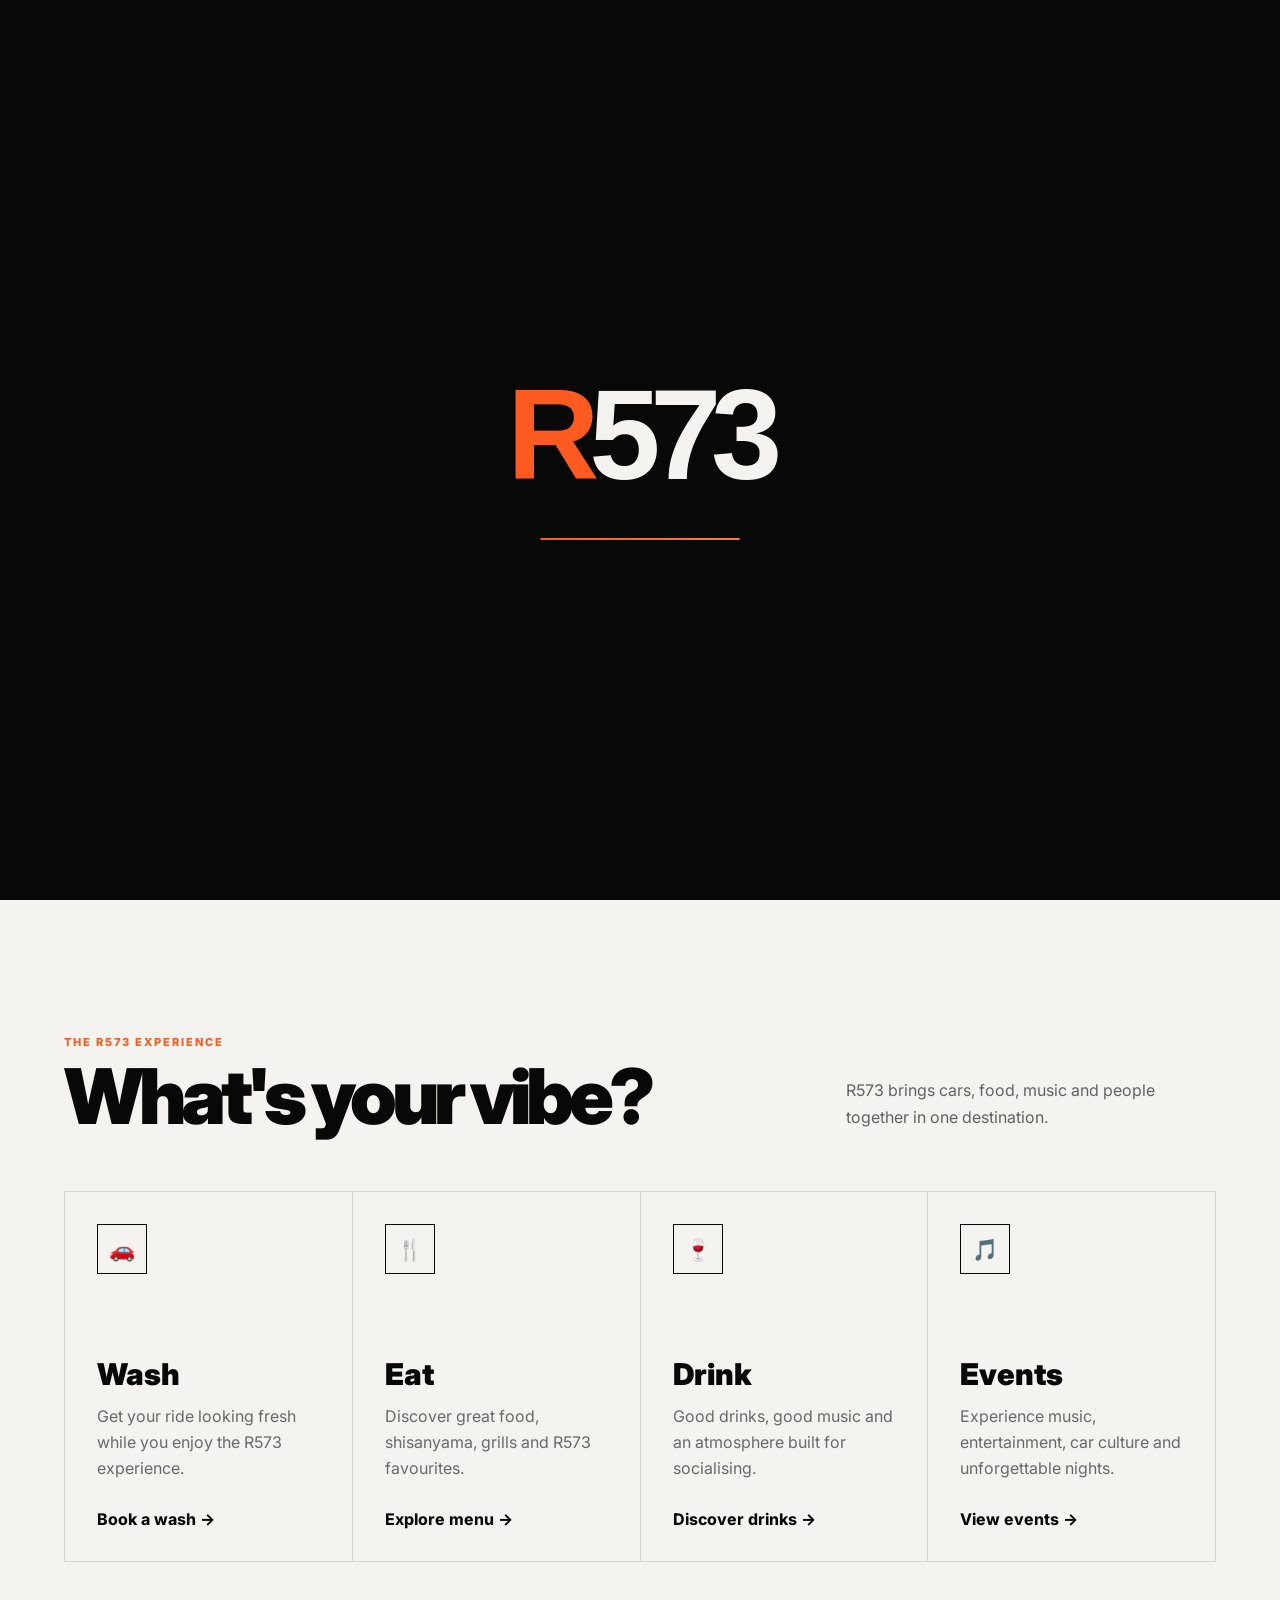
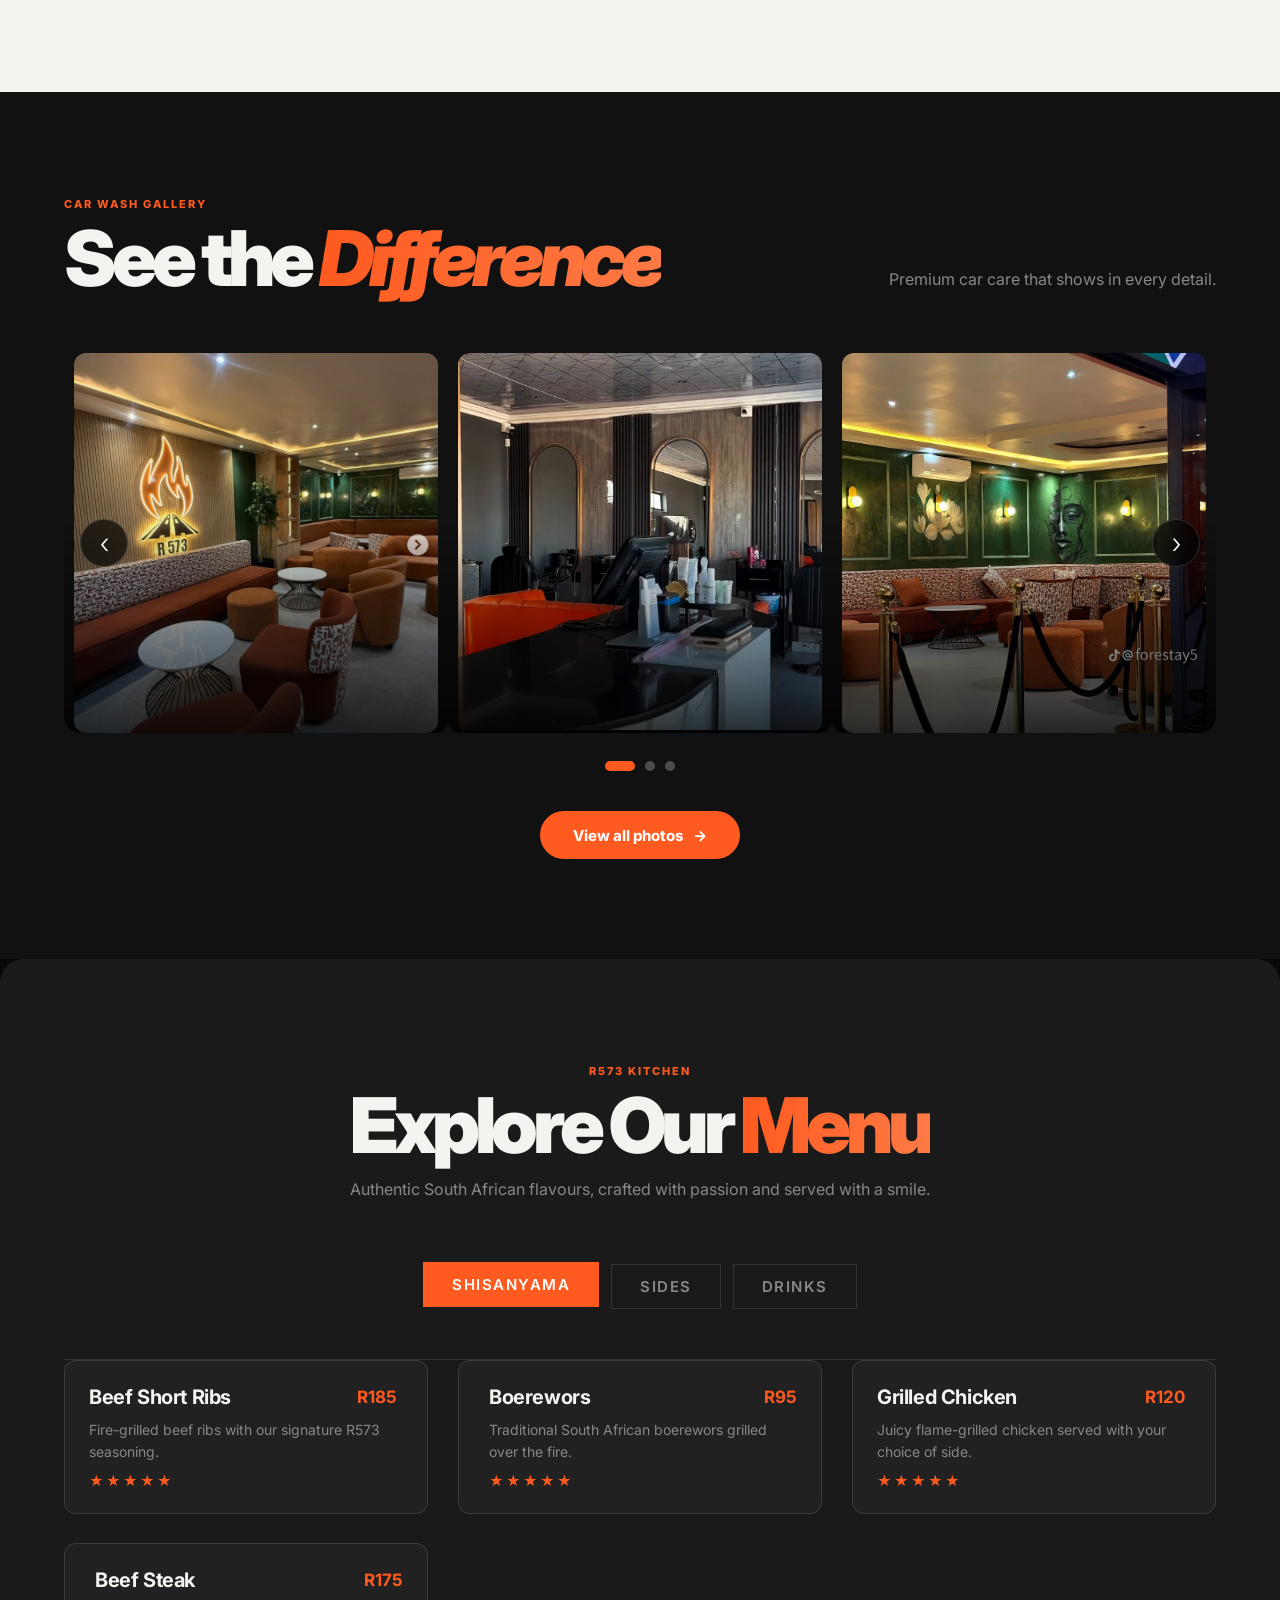
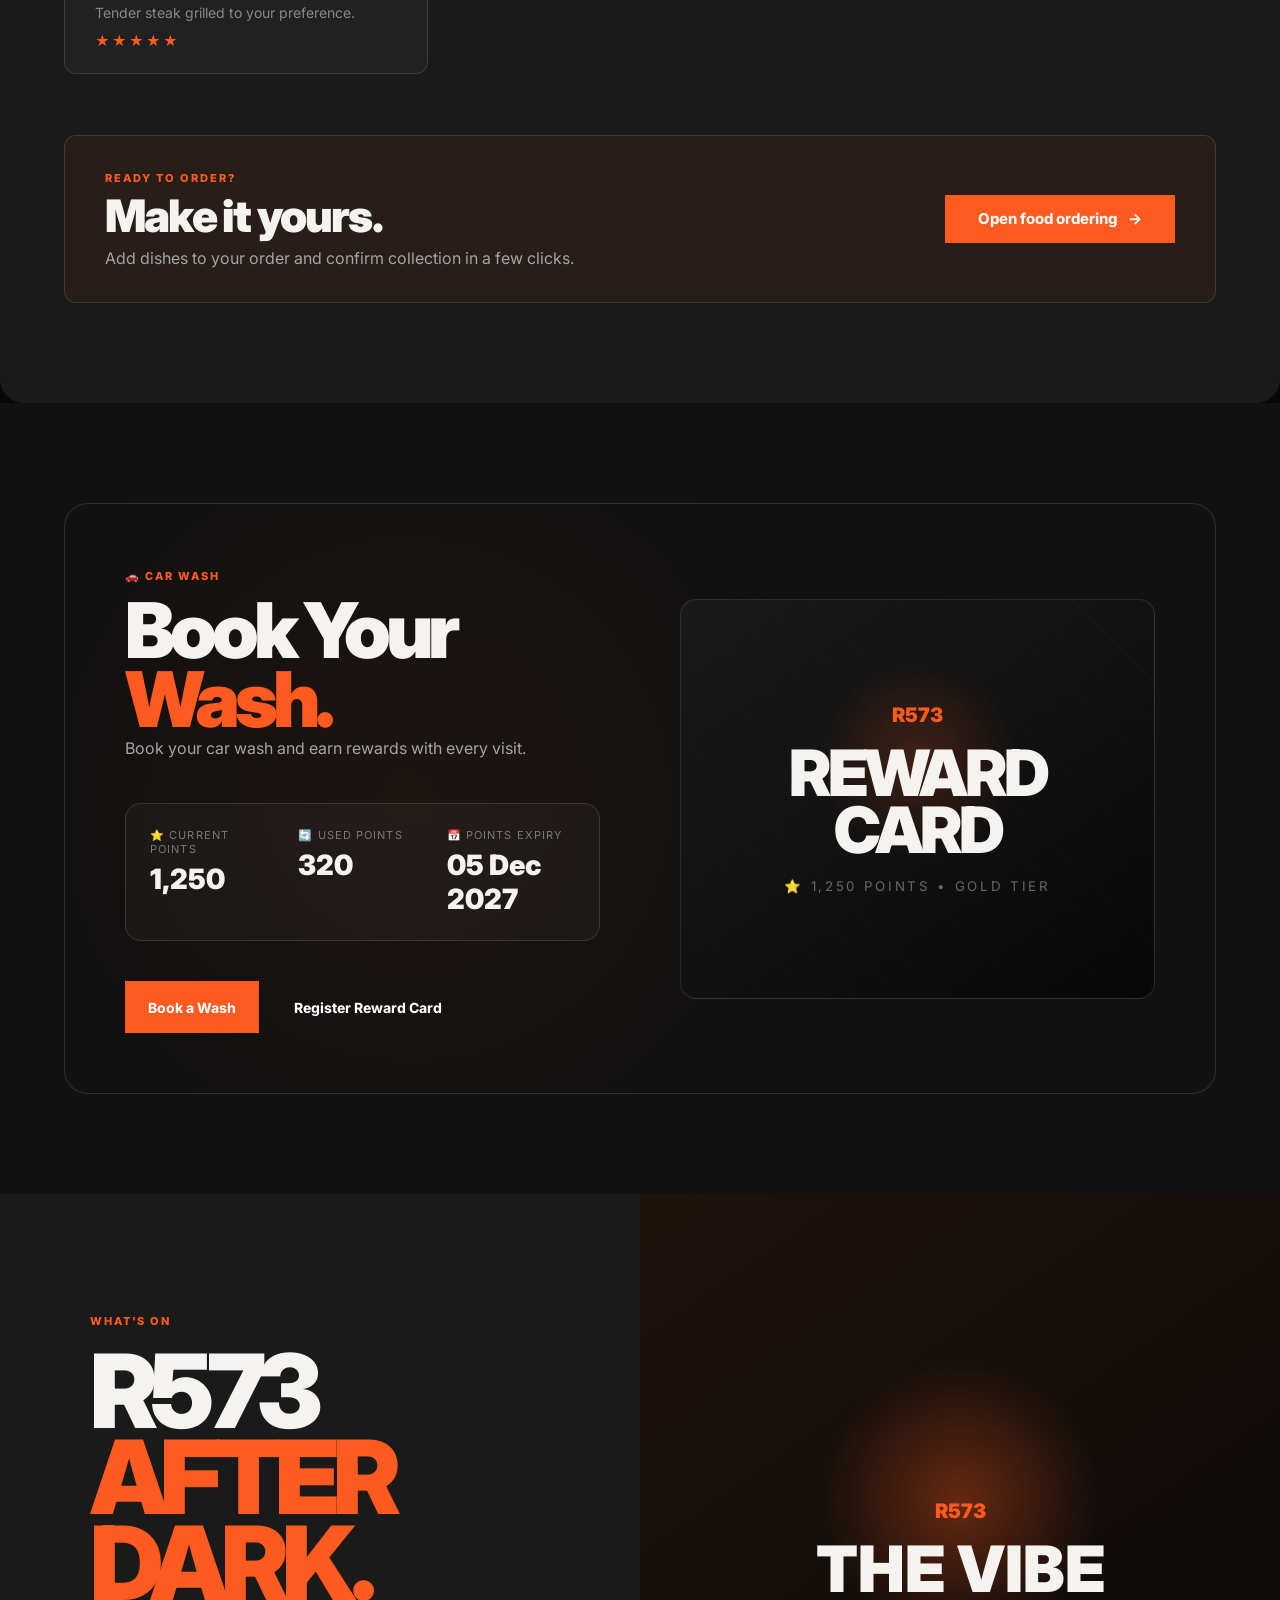
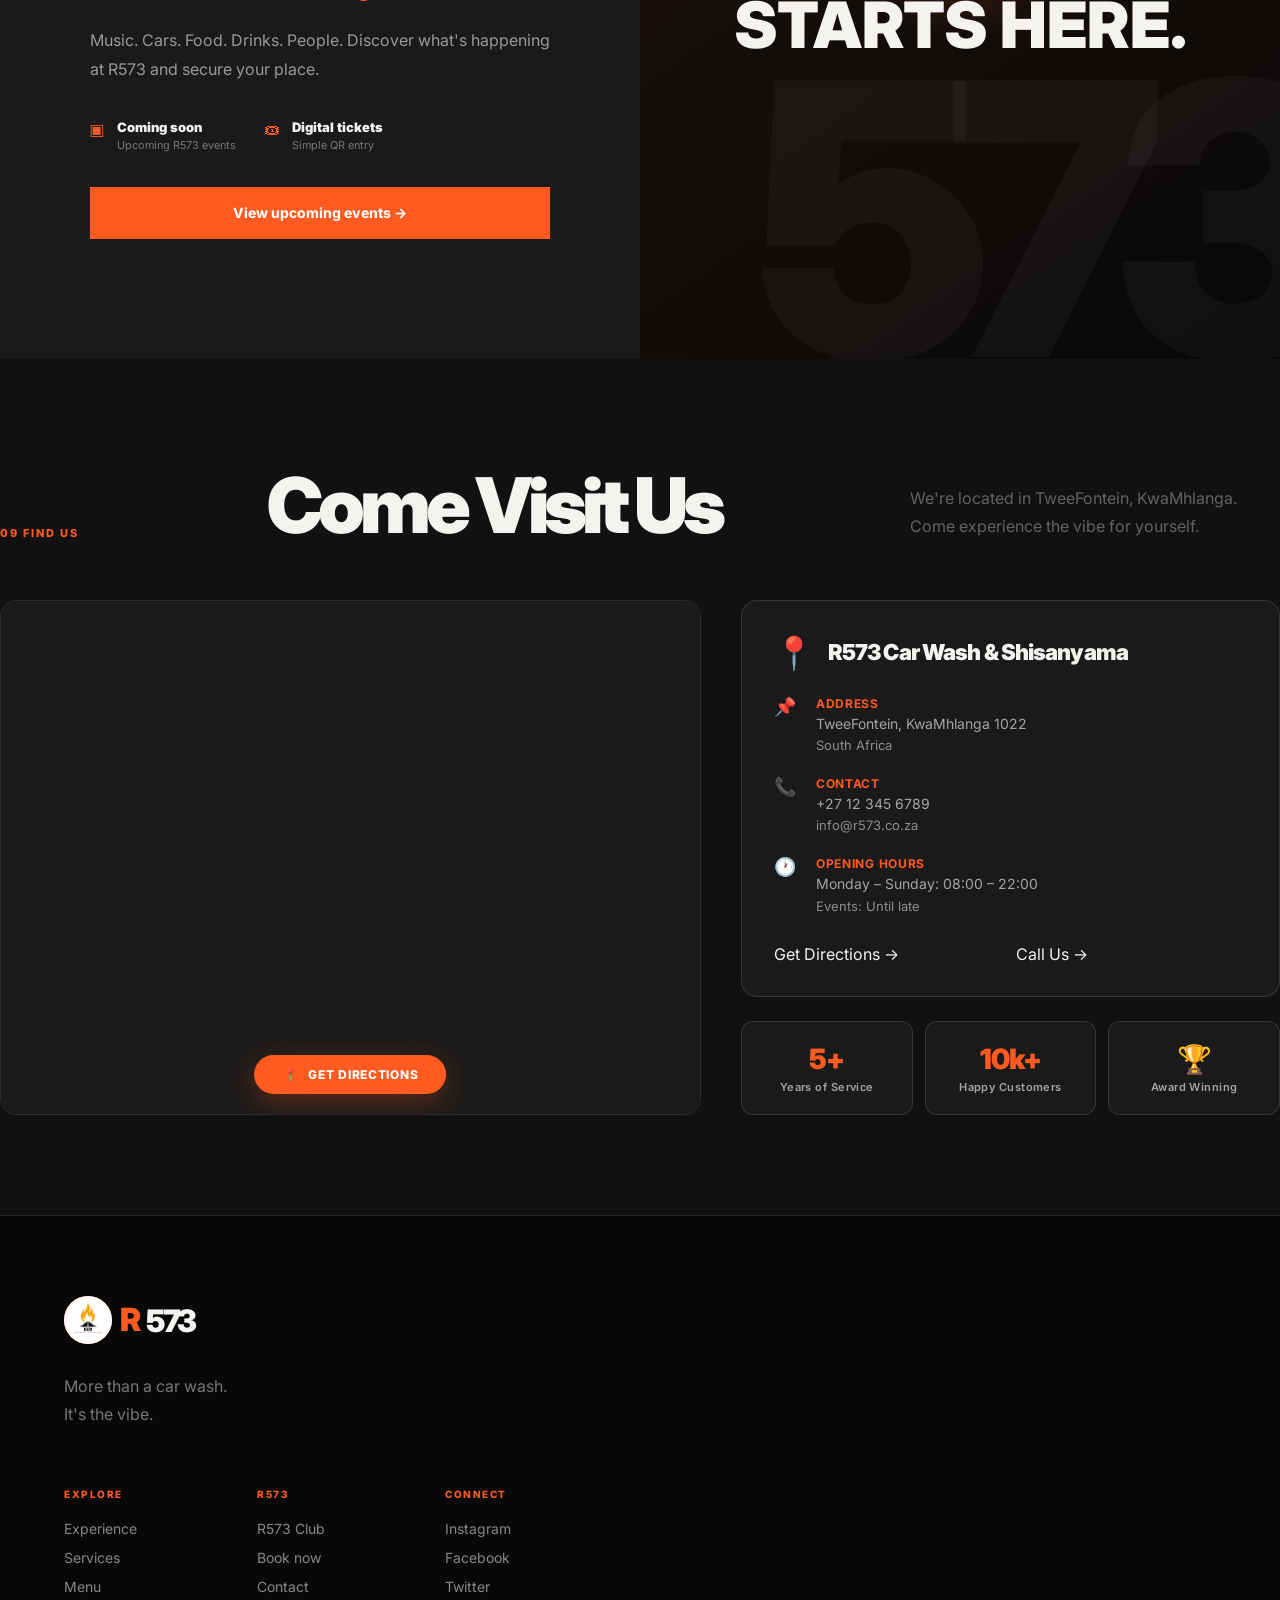
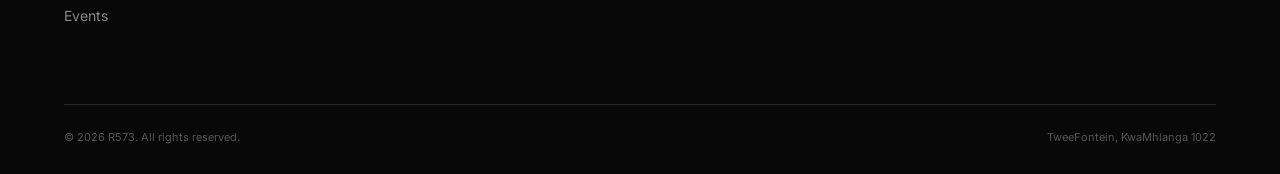
==== index.html @ 3106ef0b "Initial upload of R573 Car Wash website" ====
<!DOCTYPE html>
<html lang="en">
<head>
  <meta charset="UTF-8">
  <meta name="viewport" content="width=device-width, initial-scale=1.0">
  <meta name="description" content="R573 Car Wash & Shisanyama — more than a car wash, it's the vibe.">
    
  <link rel="apple-touch-icon" sizes="180x180" href="android-chrome-512x512.png">
  <link rel="icon" type="image/png" sizes="32x32" href="android-chrome-512x512.png">
  <link rel="icon" type="image/png" sizes="16x16" href="android-chrome-512x512.png">
  <link rel="manifest" href="/site.webmanifest">

  <title>R573 · Car Wash & Shisanyama</title>
  <link rel="preconnect" href="https://fonts.googleapis.com">
  <link rel="preconnect" href="https://fonts.gstatic.com" crossorigin>
  <link href="https://fonts.googleapis.com/css2?family=Inter:wght@300;400;500;600;700;800;900&display=swap" rel="stylesheet">
  <link href="https://fonts.googleapis.com/css2?family=Inter:wght@300;400;500;600;700;800;900&display=swap" rel="stylesheet">
  <link rel="stylesheet" href="style.css">
  <link rel="stylesheet" href="menu.css">
</head>

<body>

<!-- ============================================================
     PAGE LOADER
     ============================================================ -->
    <div class="page-loader" id="pageLoader">
        <div class="loader-logo">
            <!-- Using text instead of image -->
            <div class="loader-text">
                <span class="orange">R</span>573
            </div>
        </div>
        <div class="loader-line">
            <span></span>
        </div>
    </div>

  <header class="hero" id="home">
    <div class="hero-overlay"></div>
    <div class="hero-grid"></div>

    <!-- <nav class="navbar">
      <a class="brand" href="#home" aria-label="R573 home">
        <span class="brand-logo"> <img src="images/Logo.webp" alt="" width="30px"></span>
        <span class="brand-mark">R</span><span class="brand-number">573</span>
      </a>

      <div class="nav-links">
         <a href="#home">Home</a>
        <a href="#experience">Experience</a>
        <a href="#services">Services</a>
        <a href="#menu">Menu</a>
        <a href="#events">Events</a>
        <a href="#gallery">Our Gallery</a>
        <a href="#club">R573 Club</a>
      </div>

      <div class="nav-actions">
        <a class="nav-book" href="booking.html">View Menu <span>→</span></a>
        <button class="mobile-toggle" id="mobileToggle" aria-label="Open menu" aria-expanded="false">☰</button>
      </div>
    </nav> -->

    <nav class="navbar">
  <a class="brand" href="#home" aria-label="R573 home">
    <span class="brand-logo">
      <img src="images/Logo.webp" alt="" width="30">
    </span>
    <span class="brand-mark">R</span>
    <span class="brand-number">573</span>
  </a>

  <div class="nav-links" id="navLinks">
    <a href="#home">Home</a>
    <a href="#experience">Experience</a>
    <!-- <a href="#services">Services</a> -->
     <a href="#gallery">Our Gallery</a>
    <a href="#menu">Menu</a>
    <a href="#queue">Book a Wash </a>
    <a href="#events">Events</a>
    <a href="#location">Find Us</a>
    <!-- <a href="#club">R573 Club</a> -->
  </div>

  <div class="nav-actions">
    <!-- <a class="nav-book" href="booking.html">
      View Menu <span>→</span>
    </a> -->
<a href="#experience" class="button button-primary pulse">Explore R573 <span>→</span></a>
    <button
      class="mobile-toggle"
      id="mobileToggle"
      aria-label="Open menu"
      aria-expanded="false"
    >
      <span></span>
      <span></span>
      <span></span>
    </button>
  </div>
</nav>

    <div class="mobile-menu" id="mobileMenu">
      <a href="#Home">Home</a>
      <a href="#experience">Experience</a>
      <a href="#services">Services</a>
      <a href="#menu">Menu</a>
      <a href="#events">Events</a>
      <a href="#club">R573 Club</a>
      <a href="booking.html">Book a wash</a>
    </div>

    <div class="hero-content">
      <div class="hero-eyebrow"><span></span> TWEEFONTEIN'S SOCIAL DESTINATION</div>
      <h1>MORE THAN<br>A CAR WASH.<br><em class="shimmer-text">IT'S THE VIBE.</em></h1>
      <p class="hero-description">
        Wash your ride. Grab a bite. Turn up the music. Chill with your people.
        Experience R573.
      </p>

      <div class="hero-buttons">
        <a href="#experience" class="button button-primary pulse">Explore R573 <span>→</span></a>
        <a href="#menu" class="button button-outline">View Menu</a>
      </div>

      <div class="hero-meta">
        <div><span class="meta-icon">⌖</span> TweeFontein, KwaMhlanga 1022</div>
        <div><span class="meta-icon">◷</span> Open today</div>
      </div>
    </div>

    <div class="hero-scroll">SCROLL TO EXPLORE <span>↓</span></div>
  </header>

  <main>
    <section class="experience-section section" id="experience">
      <div class="section-heading reveal">
        <div>
          <span class="section-label">THE R573 EXPERIENCE</span>
          <h2>What's your vibe?</h2>
        </div>
        <p>R573 brings cars, food, music and people together in one destination.</p>
      </div>

      <div class="experience-grid">
        <article class="experience-card reveal">
          <div class="experience-icon">🚗</div>
          <div>
            <h3>Wash</h3>
            <p>Get your ride looking fresh while you enjoy the R573 experience.</p>
            <a href="booking.html">Book a wash <span>→</span></a>
          </div>
        </article>
        <article class="experience-card reveal">
          <div class="experience-icon">🍴</div>
          <div>
            <h3>Eat</h3>
            <p>Discover great food, shisanyama, grills and R573 favourites.</p>
            <a href="menu.html">Explore menu <span>→</span></a>
          </div>
        </article>
        <article class="experience-card reveal">
          <div class="experience-icon">🍷</div>
          <div>
            <h3>Drink</h3>
            <p>Good drinks, good music and an atmosphere built for socialising.</p>
            <a href="#menu">Discover drinks <span>→</span></a>
          </div>
        </article>
        <article class="experience-card reveal">
          <div class="experience-icon">🎵</div>
          <div>
            <h3>Events</h3>
            <p>Experience music, entertainment, car culture and unforgettable nights.</p>
            <a href="events.html">View events <span>→</span></a>
          </div>
        </article>
      </div>
    </section>

    <!-- <section class="gallery-section section-dark" id="gallery">
      <div class="section-heading dark-heading reveal">
        <div>
          <span class="section-label">CAR WASH GALLERY</span>
          <h2>See the <em class="shimmer-text">Difference</em></h2>
        </div>
        <p>Premium car care that shows in every detail.</p>
      </div>

      <div class="gallery-grid">
        <figure class="gallery-item reveal">
          <img src="images/WhatsApp Image 2026-09-03 at 14.26.57 (1).jpeg" alt="Premium car wash">
          <figcaption><strong>Premium Car Wash</strong><span>Full exterior and interior cleaning</span></figcaption>
        </figure>
        <figure class="gallery-item reveal">
          <img src="https://images.unsplash.com/photo-1581578731548-c64695cc6952?w=1200&q=85" alt="Interior detailing">
          <figcaption><strong>Interior Detailing</strong><span>Deep clean for your cabin</span></figcaption>
        </figure>
        <figure class="gallery-item reveal">
          <img src="https://images.unsplash.com/photo-1567427017947-545c5f8d16ad?w=1200&q=85" alt="Shine and polish">
          <figcaption><strong>Shine & Polish</strong><span>Showroom finish every time</span></figcaption>
        </figure>
      </div>
    </section> -->


<section class="gallery-section section-dark" id="gallery">
  <div class="section-heading dark-heading reveal">
    <div>
      <span class="section-label">CAR WASH GALLERY</span>
      <h2>See the <em class="shimmer-text">Difference</em></h2>
    </div>
    <p>Premium car care that shows in every detail.</p>
  </div>

  <!-- ===== CAROUSEL ===== -->
  <div class="gallery-carousel-wrapper">
    <div class="gallery-carousel" id="galleryCarousel">
      <div class="carousel-track" id="carouselTrack">
        <figure class="gallery-item">
          <img src="images/WhatsApp Image 2026-09-03 at 14.26.57 (1).jpeg" alt="Premium car wash">
          <!-- <figcaption><strong>Premium Car Wash</strong><span>Full exterior and interior cleaning</span></figcaption> -->
        </figure>
        <figure class="gallery-item">
          <img src="images/Screenshot (44).png" alt="Interior detailing">
          <!-- <figcaption><strong>Interior Detailing</strong><span>Deep clean for your cabin</span></figcaption> -->
        </figure>
        <figure class="gallery-item">
          <img src="images/WhatsApp Image 2026-09-03 at 14.26.59.jpeg" alt="Interior detailing">
          <!-- <figcaption><strong>Interior Detailing</strong><span>Deep clean for your cabin</span></figcaption> -->
        </figure>
        <figure class="gallery-item">
          <img src="images/Screenshot (51).png" alt="Shine and polish">
          <!-- <figcaption><strong>Shine & Polish</strong><span>Showroom finish every time</span></figcaption> -->
        </figure>
        <!-- Duplicate for seamless loop -->
        <figure class="gallery-item">
          <img src="images/Screenshot (40).png" alt="Premium car wash">
          <!-- <figcaption><strong>Premium Car Wash</strong><span>Full exterior and interior cleaning</span></figcaption> -->
        </figure>
        <figure class="gallery-item">
          <img src="images/Screenshot (66).png" alt="Interior detailing">
          <!-- <figcaption><strong>Interior Detailing</strong><span>Deep clean for your cabin</span></figcaption> -->
        </figure>
        <figure class="gallery-item">
          <img src="images/WhatsApp Image 2026-09-03 at 14.26.56.jpeg" alt="Shine and polish">
          <!-- <figcaption><strong>Shine & Polish</strong><span>Showroom finish every time</span></figcaption> -->
        </figure>
      </div>
    </div>

    <!-- Controls -->
    <button class="carousel-btn carousel-prev" id="carouselPrev" aria-label="Previous">‹</button>
    <button class="carousel-btn carousel-next" id="carouselNext" aria-label="Next">›</button>
  </div>

  <!-- Indicators -->
  <div class="carousel-indicators" id="carouselIndicators">
    <button class="indicator active" data-index="0" aria-label="Slide 1"></button>
    <button class="indicator" data-index="1" aria-label="Slide 2"></button>
    <button class="indicator" data-index="2" aria-label="Slide 3"></button>
  </div>

  <!-- View All Button -->
  <div class="gallery-view-all">
    <a href="gallery.html" class="button button-primary pulse">View all photos <span>→</span></a>
  </div>
</section>

<style>
  /* ===== GALLERY CAROUSEL STYLES ===== */
  .gallery-carousel-wrapper {
    position: relative;
    max-width: 1400px;
    margin: 0 auto;
    overflow: hidden;
    border-radius: 16px;
  }

  .gallery-carousel {
    overflow: hidden;
    border-radius: 16px;
  }

  .carousel-track {
    display: flex;
    transition: transform 1.2s cubic-bezier(0.25, 0.46, 0.45, 0.94);
    will-change: transform;
  }

  .carousel-track .gallery-item {
    flex: 0 0 33.333%;
    height: 380px;
    position: relative;
    overflow: hidden;
    border-radius: 0;
    padding: 0 10px;
    box-sizing: border-box;
  }

  .carousel-track .gallery-item img {
    width: 100%;
    height: 100%;
    object-fit: cover;
    border-radius: 12px;
    transition: transform 0.6s ease;
  }

  .carousel-track .gallery-item:hover img {
    transform: scale(1.08);
  }

  .carousel-track .gallery-item:after {
    content: "";
    position: absolute;
    inset: 0;
    background: linear-gradient(to top, rgba(0,0,0,0.8), transparent 55%);
    border-radius: 12px;
    pointer-events: none;
  }

  .carousel-track .gallery-item figcaption {
    position: absolute;
    z-index: 2;
    left: 24px;
    bottom: 24px;
    opacity: 1;
    transform: none;
    transition: 0.3s ease;
  }

  .carousel-track .gallery-item figcaption strong {
    font-size: 22px;
    display: block;
  }

  .carousel-track .gallery-item figcaption span {
    font-size: 14px;
    color: #bbb;
  }

  /* Carousel buttons */
  .carousel-btn {
    position: absolute;
    top: 50%;
    transform: translateY(-50%);
    z-index: 10;
    width: 48px;
    height: 48px;
    border-radius: 50%;
    background: rgba(0,0,0,0.65);
    backdrop-filter: blur(8px);
    border: 1px solid rgba(255,255,255,0.15);
    color: #fff;
    font-size: 28px;
    font-weight: 300;
    cursor: pointer;
    transition: all 0.3s ease;
    display: flex;
    align-items: center;
    justify-content: center;
    line-height: 1;
  }

  .carousel-btn:hover {
    background: var(--orange);
    border-color: var(--orange);
    transform: translateY(-50%) scale(1.08);
  }

  .carousel-prev {
    left: 16px;
  }

  .carousel-next {
    right: 16px;
  }

  /* Indicators */
  .carousel-indicators {
    display: flex;
    justify-content: center;
    gap: 10px;
    margin-top: 28px;
  }

  .indicator {
    width: 10px;
    height: 10px;
    border-radius: 50%;
    background: rgba(255,255,255,0.25);
    border: none;
    cursor: pointer;
    transition: all 0.3s ease;
    padding: 0;
  }

  .indicator.active {
    background: var(--orange);
    width: 30px;
    border-radius: 6px;
  }

  .indicator:hover {
    background: rgba(255,255,255,0.5);
  }

  .indicator.active:hover {
    background: var(--orange);
  }

  /* View All button */
  .gallery-view-all {
    text-align: center;
    margin-top: 40px;
  }

  .gallery-view-all .button {
    min-height: 48px;
    padding: 0 32px;
    font-size: 15px;
    border-radius: 30px;
  }

  /* Responsive */
  @media (max-width: 1024px) {
    .carousel-track .gallery-item {
      flex: 0 0 50%;
      height: 320px;
    }
  }

  @media (max-width: 700px) {
    .carousel-track .gallery-item {
      flex: 0 0 100%;
      height: 280px;
      padding: 0 6px;
    }

    .carousel-btn {
      width: 38px;
      height: 38px;
      font-size: 20px;
    }

    .carousel-prev {
      left: 8px;
    }

    .carousel-next {
      right: 8px;
    }

    .carousel-track .gallery-item figcaption strong {
      font-size: 18px;
    }

    .carousel-track .gallery-item figcaption span {
      font-size: 12px;
    }
  }

  /* Reduced motion */
  @media (prefers-reduced-motion: reduce) {
    .carousel-track {
      transition-duration: 0.01ms !important;
    }
  }
</style>

<script>
  (function() {
    const track = document.getElementById('carouselTrack');
    const prevBtn = document.getElementById('carouselPrev');
    const nextBtn = document.getElementById('carouselNext');
    const indicators = document.querySelectorAll('.indicator');

    const slides = track.querySelectorAll('.gallery-item');
    const totalSlides = slides.length;
    const visibleSlides = window.innerWidth <= 700 ? 1 : (window.innerWidth <= 1024 ? 2 : 3);
    const slideWidth = 100 / visibleSlides;
    let currentIndex = 0;
    let autoplayInterval = null;
    const AUTOPLAY_DELAY = 6000; // Slower, more relaxed pace

    // Set initial position
    function updateCarousel(instant = false) {
      const offset = -(currentIndex * slideWidth);
      track.style.transition = instant ? 'none' : 'transform 1.2s cubic-bezier(0.25, 0.46, 0.45, 0.94)';
      track.style.transform = `translateX(${offset}%)`;

      // Update indicators
      const realIndex = currentIndex % (totalSlides / 2);
      indicators.forEach((ind, i) => {
        ind.classList.toggle('active', i === realIndex);
      });
    }

    function nextSlide() {
      currentIndex++;
      if (currentIndex >= totalSlides - (totalSlides / 2)) {
        // Reset to beginning seamlessly
        setTimeout(() => {
          currentIndex = 0;
          updateCarousel(true);
        }, 1200);
      }
      updateCarousel();
    }

    function prevSlide() {
      if (currentIndex === 0) {
        // Jump to the last real slide
        currentIndex = totalSlides / 2;
        updateCarousel(true);
        setTimeout(() => {
          currentIndex--;
          updateCarousel();
        }, 50);
      } else {
        currentIndex--;
        updateCarousel();
      }
    }

    function goToSlide(index) {
      currentIndex = index;
      updateCarousel();
    }

    // Event listeners
    nextBtn.addEventListener('click', () => {
      nextSlide();
      resetAutoplay();
    });

    prevBtn.addEventListener('click', () => {
      prevSlide();
      resetAutoplay();
    });

    indicators.forEach(ind => {
      ind.addEventListener('click', function() {
        const index = parseInt(this.dataset.index);
        goToSlide(index);
        resetAutoplay();
      });
    });

    // ===== CONTINUOUS AUTOPLAY (never stops) =====
    function startAutoplay() {
      if (autoplayInterval) clearInterval(autoplayInterval);
      autoplayInterval = setInterval(nextSlide, AUTOPLAY_DELAY);
    }

    function resetAutoplay() {
      if (autoplayInterval) {
        clearInterval(autoplayInterval);
        startAutoplay();
      }
    }

    // ===== NO PAUSE ON HOVER (continuous motion) =====
    // We don't attach mouseenter/mouseleave events to pause
    // The carousel keeps sliding slowly forever

    // Handle resize
    let resizeTimeout;
    window.addEventListener('resize', () => {
      clearTimeout(resizeTimeout);
      resizeTimeout = setTimeout(() => {
        const newVisible = window.innerWidth <= 700 ? 1 : (window.innerWidth <= 1024 ? 2 : 3);
        const maxIndex = (totalSlides / 2) - newVisible;
        if (currentIndex > maxIndex) {
          currentIndex = maxIndex;
          updateCarousel();
        }
      }, 250);
    });

    // Start
    updateCarousel(true);
    startAutoplay();

    // Cleanup
    window.addEventListener('beforeunload', () => {
      if (autoplayInterval) clearInterval(autoplayInterval);
    });
  })();
</script>


    <!-- <section class="services-section section" id="services">
      <div class="services-intro reveal">
        <span class="section-label">ONE DESTINATION</span>
        <h2>Come for the wash.<br><span>Stay for everything else.</span></h2>
        <p>R573 is designed around the complete experience. Whatever brings you through the gate, there's always something else waiting.</p>
        <a class="text-link" href="#experience">Discover the R573 experience →</a>
      </div>

      <div class="services-list">
        <a class="service-row reveal" href="#queue">
          <span class="service-number">01</span><span class="service-icon">🚗</span>
          <span class="service-information"><strong>Car Wash</strong><small>Book your wash and keep track of your vehicle from arrival to completion.</small></span>
          <span class="service-arrow">→</span>
        </a>
        <a class="service-row reveal" href="#menu">
          <span class="service-number">02</span><span class="service-icon">🍴</span>
          <span class="service-information"><strong>Food & Shisanyama</strong><small>Explore the R573 menu and enjoy great food while you chill.</small></span>
          <span class="service-arrow">→</span>
        </a>
        <a class="service-row reveal" href="#events">
          <span class="service-number">03</span><span class="service-icon">🎟</span>
          <span class="service-information"><strong>Events</strong><small>Discover upcoming events and secure your tickets before they sell out.</small></span>
          <span class="service-arrow">→</span>
        </a>
        <a class="service-row reveal" href="#club">
          <span class="service-number">04</span><span class="service-icon">✨</span>
          <span class="service-information"><strong>Salon</strong><small>Book your salon experience before or during your visit.</small></span>
          <span class="service-arrow">→</span>
        </a>
      </div>
    </section> -->
   <!-- ===== MENU SECTION ===== -->
<!-- ===== MENU SECTION - HTML ===== -->
<section class="menu-section" id="menu">
    <div class="menu-container">
        <!-- HEADER -->
        <div class="menu-header animate-fade-up">
            <span class="section-label">R573 KITCHEN</span>
            <h2>Explore Our <span class="shimmer-text">Menu</span></h2>
            <p>Authentic South African flavours, crafted with passion and served with a smile.</p>
        </div>

        <!-- TABS -->
        <div class="menu-tabs animate-fade-up delay-1" id="menuTabs">
            <button class="menu-tab active" data-tab="Shisanyama">Shisanyama</button>
            <button class="menu-tab" data-tab="Sides">Sides</button>
            <button class="menu-tab" data-tab="Drinks">Drinks</button>
        </div>

        <!-- GRID -->
        <div class="menu-grid" id="menuGrid"></div>

        <!-- CTA -->
        <div class="menu-order-cta animate-fade-up delay-2">
            <div>
                <span class="section-label">READY TO ORDER?</span>
                <h2>Make it yours.</h2>
                <p>Add dishes to your order and confirm collection in a few clicks.</p>
            </div>
            <a href="ordering.html" class="button button-primary">
                Open food ordering
                <span>→</span>
            </a>
        </div>
    </div>
</section>
    <!-- <section class="menu-section section-dark" id="menu">
      <div class="menu-container">

        <div class="menu-header reveal">
          <span class="section-label">R573 KITCHEN</span>
          <h2>Explore Our <em class="shimmer-text">Menu</em></h2>
          <p>Authentic South African flavours, crafted with passion.</p>
        </div>

        <div class="menu-tabs reveal" role="tablist">
          <button class="menu-tab active" data-tab="Shisanyama">Shisanyama</button>
          <button class="menu-tab" data-tab="Drinks">Drinks</button>
          <button class="menu-tab" data-tab="Sides">Sides</button>
        </div>

        <div class="menu-grid" id="menuGrid"></div>

       
        <div class="menu-full-link reveal">
          <a href="menu.html" class="menu-full-button">
            <span>View Full Menu & Order</span>
            <span class="menu-arrow">↓</span>
          </a>
        </div> -->

      </div>
    </section>
<!--     
    <section class="queue-section section-dark" id="queue">
      <div class="queue-container reveal">
        <div class="queue-content">
          <span class="section-label">LIVE QUEUE</span>
          <h2>Your Car,<br><span>Your Queue.</span></h2>
          <p>Join the queue and track your car wash status in real-time.</p>

          <div class="queue-status">
            <div><span class="queue-label">Now serving</span><strong>#023</strong></div>
            <div><span class="queue-label">Your position</span><strong id="queuePosition">—</strong></div>
            <div><span class="queue-label">Estimated wait</span><strong id="waitTime">—</strong></div>
          </div>

          <div class="queue-actions">
            <button class="button button-primary pulse" id="joinQueueBtn">Join Queue</button>
            <button class="button button-outline" id="checkPositionBtn">Check My Position</button>
          </div>
          <div class="queue-success" id="queueSuccess" hidden>✓ You've joined the queue! We'll notify you when it's your turn.</div>
        </div>

        <div class="queue-visual">
          <div class="queue-visual-content">
            <span>R573</span>
            <strong>QUEUE<br>MANAGEMENT</strong>
            <small>LIVE • FAST • SIMPLE</small>
          </div>
        </div>
      </div>
    </section> -->


    <!-- <!-- ============================================================
     CAR WASH BOOKING & QUEUE SECTION
     ============================================================ -->
    <!--<section class="queue-section section-dark" id="queue">
        <div class="queue-container reveal">
            <div class="queue-content">
                <span class="section-label">🚗 CAR WASH</span>
                <h2>Book Your <span>Wash.</span></h2>
                <p>Book your car wash and track your place in the queue in real-time.</p>

                <div class="queue-status">
                    <div><span class="queue-label">Now Serving</span><strong id="nowServingDisplay">#023</strong></div>
                    <div><span class="queue-label">Your Position</span><strong id="queuePosition">—</strong></div>
                    <div><span class="queue-label">Estimated Wait</span><strong id="waitTime">—</strong></div>
                </div>

                <div class="queue-actions">
                    <button class="button button-primary pulse" id="joinQueueBtn">Book a Wash</button>
                    <button class="button button-outline" id="checkPositionBtn">Check My Position</button>
                </div>
                <div class="queue-success" id="queueSuccess" hidden>✓ You've booked your wash! We'll notify you when it's your turn.</div>
            </div>

            <div class="queue-visual">
                <div class="queue-visual-content">
                    <span>R573</span>
                    <strong>CAR WASH<br>QUEUE</strong>
                    <small>BOOK • TRACK • GO</small>
                </div>
            </div>
        </div>
    </section> -->


    <!-- ============================================================
     CAR WASH BOOKING & REWARD CARD
     ============================================================ -->
    <section class="queue-section section-dark" id="queue">
        <div class="queue-container reveal">
            <!-- LEFT SIDE - Car Wash Booking -->
            <div class="queue-content">
                <span class="section-label">🚗 CAR WASH</span>
                <h2>Book Your <span>Wash.</span></h2>
                <p>Book your car wash and earn rewards with every visit.</p>

                <div class="queue-status">
                    <div>
                        <span class="queue-label">⭐ Current Points</span>
                        <strong id="currentPoints">1,250</strong>
                    </div>
                    <div>
                        <span class="queue-label">🔄 Used Points</span>
                        <strong id="usedPoints">320</strong>
                    </div>
                    <div>
                        <span class="queue-label">📅 Points Expiry</span>
                        <strong id="pointsExpiry">31 Dec 2026</strong>
                    </div>
                </div>

                <div class="queue-actions">
                    <button class="button button-primary pulse" id="joinQueueBtn">Book a Wash</button>
                    <button class="button button-outline" id="checkPositionBtn">Register Reward Card</button>
                </div>
                <div class="queue-success" id="queueSuccess" hidden>✓ You've booked your wash! You earned <strong>+50 points</strong>!</div>
            </div>

            <!-- RIGHT SIDE - Reward Card (Same design, different text) -->
            <div class="queue-visual">
                <div class="queue-visual-content">
                    <span>R573</span>
                    <strong>REWARD<br>CARD</strong>
                    <small>⭐ 1,250 POINTS • GOLD TIER</small>
                </div>
            </div>
        </div>
    </section>

    <section class="events-section" id="events">
      <div class="event-content reveal">
        <span class="section-label">WHAT'S ON</span>
        <h2>R573<br><span>AFTER DARK.</span></h2>
        <p>Music. Cars. Food. Drinks. People. Discover what's happening at R573 and secure your place.</p>

        <div class="event-details">
          <div><span>▣</span><strong>Coming soon<small>Upcoming R573 events</small></strong></div>
          <div><span>🎟</span><strong>Digital tickets<small>Simple QR entry</small></strong></div>
        </div>

        <button class="button button-primary" id="eventsBtn">View upcoming events →</button>
      </div>
      <div class="event-visual reveal">
        <div class="event-watermark">573</div>
        <div class="event-visual-content"><span>R573</span><strong>THE VIBE<br>STARTS HERE.</strong></div>
      </div>
    </section>
<!-- 
    <section class="club-section section-dark" id="club">
      <div class="club-copy reveal">
        <span class="section-label">R573 CLUB</span>
        <h2>More visits.<br><span>More rewards.</span></h2>
        <p>Join R573 Club and get rewarded for the experiences you already love.</p>
        <button class="button button-outline" id="clubBtn">Join R573 Club ✦</button>
      </div>

      <div class="club-card reveal">
        <div class="club-card-top"><strong>R573</strong><span>✦</span></div>
        <div class="club-card-middle"><small>MEMBERSHIP</small><strong>R573 CLUB</strong></div>
        <div class="club-card-bottom"><span>REWARDS</span><span>EXPERIENCES</span><span>VIP ACCESS</span></div>
      </div>
    </section> -->


    <!-- ============================================================
     LOCATION SECTION — GOOGLE MAPS
     ============================================================ -->
    <section class="section location-section" id="location">
        <div class="container">
            <div class="section-heading reveal">
                <div class="section-label"><span class="number">09</span> FIND US</div>
                <h2>Come <span class="highlight">Visit</span> Us</h2>
                <p>We're located in TweeFontein, KwaMhlanga. Come experience the vibe for yourself.</p>
            </div>

            <div class="location-grid reveal">
                <!-- Map Column -->
                <div class="location-map-wrapper">
                    <div class="location-map" id="map">
                        <!-- Google Map will load here -->
                        <div class="map-loading">
                            <span>Loading map...</span>
                            <div class="map-loader"></div>
                        </div>
                    </div>
                    <div class="map-overlay-buttons">
                        <a href="https://www.google.com/maps/dir//R573+Car+Wash+and+Shisanyama+TweeFontein+KwaMhlanga" 
                           target="_blank" 
                           class="btn btn-primary map-direction-btn">
                            <span>📍</span> Get Directions
                        </a>
                    </div>
                </div>

                <!-- Info Column -->
                <div class="location-info">
                    <div class="location-card">
                        <div class="location-card-header">
                            <span class="location-icon">📍</span>
                            <h3>R573 Car Wash &amp; Shisanyama</h3>
                        </div>
                        
                        <div class="location-details">
                            <div class="location-detail">
                                <span class="detail-icon">📌</span>
                                <div>
                                    <strong>Address</strong>
                                    <p>TweeFontein, KwaMhlanga 1022</p>
                                    <p>South Africa</p>
                                </div>
                            </div>
                            
                            <div class="location-detail">
                                <span class="detail-icon">📞</span>
                                <div>
                                    <strong>Contact</strong>
                                    <p>+27 12 345 6789</p>
                                    <p>info@r573.co.za</p>
                                </div>
                            </div>
                            
                            <div class="location-detail">
                                <span class="detail-icon">🕐</span>
                                <div>
                                    <strong>Opening Hours</strong>
                                    <p>Monday – Sunday: 08:00 – 22:00</p>
                                    <p>Events: Until late</p>
                                </div>
                            </div>
                        </div>

                        <div class="location-actions">
                            <a href="https://www.google.com/maps/dir//R573+Car+Wash+and+Shisanyama+TweeFontein+KwaMhlanga" 
                               target="_blank" 
                               class="btn btn-primary">
                                Get Directions <span class="btn-arrow">→</span>
                            </a>
                            <a href="tel:+27123456789" class="btn btn-outline">
                                Call Us <span class="btn-arrow">→</span>
                            </a>
                        </div>
                    </div>

                    <!-- Quick Stats -->
                    <div class="location-stats">
                        <div class="stat-item">
                            <span class="stat-number">5+</span>
                            <span class="stat-label">Years of Service</span>
                        </div>
                        <div class="stat-item">
                            <span class="stat-number">10k+</span>
                            <span class="stat-label">Happy Customers</span>
                        </div>
                        <div class="stat-item">
                            <span class="stat-number">🏆</span>
                            <span class="stat-label">Award Winning</span>
                        </div>
                    </div>
                </div>
            </div>
        </div>
    </section>
  </main>

  <footer class="footer">
    <div class="footer-brand">
      <a class="brand" href="#home"><span class="brand-logo"><img src="images/Logo.webp" alt="" width="30px"></span><span class="brand-mark">R</span><span class="brand-number">573</span></a>
      <p>More than a car wash.<br>It's the vibe.</p>
    </div>

    <div class="footer-links">
      <div><span>Explore</span><a href="#experience">Experience</a><a href="#services">Services</a><a href="#menu">Menu</a><a href="#events">Events</a></div>
      <div><span>R573</span><a href="#club">R573 Club</a><a href="booking.html">Book now</a><a href="contact.html">Contact</a></div>
      <div><span>Connect</span><a href="#" aria-label="Instagram">Instagram</a><a href="#" aria-label="Facebook">Facebook</a><a href="#" aria-label="Twitter">Twitter</a></div>
    </div>

    <div class="footer-bottom"><span>© 2026 R573. All rights reserved.</span><span>TweeFontein, KwaMhlanga 1022</span></div>
  </footer>

  <div class="modal" id="modal" aria-hidden="true">
    <div class="modal-card">
      <button class="modal-close" id="modalClose">×</button>
      <span class="section-label">R573</span>
      <h3 id="modalTitle">Welcome to R573</h3>
      <p id="modalText">This is a front-end demo. Connect this action to your real system later.</p>
      <button class="button button-primary" id="modalAction">Continue</button>
    </div>
  </div>

  <script>
const mobileToggle = document.getElementById("mobileToggle");
const navLinks = document.getElementById("navLinks");

mobileToggle.addEventListener("click", () => {

    const isOpen = navLinks.classList.toggle("active");

    mobileToggle.classList.toggle("active", isOpen);

    mobileToggle.setAttribute(
        "aria-expanded",
        isOpen
    );

    document.body.classList.toggle(
        "menu-open",
        isOpen
    );

    mobileToggle.setAttribute(
        "aria-label",
        isOpen ? "Close menu" : "Open menu"
    );
});


/* Close menu when a navigation link is clicked */

document.querySelectorAll(".nav-links a").forEach(link => {

    link.addEventListener("click", () => {

        navLinks.classList.remove("active");

        mobileToggle.classList.remove("active");

        mobileToggle.setAttribute(
            "aria-expanded",
            "false"
        );

        mobileToggle.setAttribute(
            "aria-label",
            "Open menu"
        );

        document.body.classList.remove("menu-open");
    });

});


/* Close menu when clicking outside */

document.addEventListener("click", (event) => {

    if (
        navLinks.classList.contains("active") &&
        !navLinks.contains(event.target) &&
        !mobileToggle.contains(event.target)
    ) {

        navLinks.classList.remove("active");

        mobileToggle.classList.remove("active");

        mobileToggle.setAttribute(
            "aria-expanded",
            "false"
        );

        mobileToggle.setAttribute(
            "aria-label",
            "Open menu"
        );

        document.body.classList.remove("menu-open");
    }

});
</script>
  <script src="script.js"></script>
  <script src="menu.js"></script>
</body>
</html>
---- style.css ----
:root{
  --orange:#ff5a1f;--orange-light:#ff7a45;--black:#080808;--dark:#111;
  --charcoal:#1a1a1a;--muted:#a4a4a4;--white:#f5f3ef;
  --border:rgba(255,255,255,.12);--ease:cubic-bezier(.2,.7,.2,1)
}
*{box-sizing:border-box;margin:0;padding:0}
html{scroll-behavior:smooth}
body{background:var(--black);color:var(--white);font-family:Inter,system-ui,sans-serif;-webkit-font-smoothing:antialiased;overflow-x:hidden}
a,button{font:inherit}a{color:inherit;text-decoration:none}button{border:0;background:none;cursor:pointer;color:inherit}
.section{padding:130px max(32px,5vw)}.section-dark{background:var(--dark);padding:100px max(32px,5vw)}
.section-label{color:var(--orange);font-size:11px;font-weight:800;letter-spacing:.18em;text-transform:uppercase;display:inline-block}
h1,h2,h3,strong{font-weight:900}
.shimmer-text{background:linear-gradient(90deg,var(--orange),var(--orange-light),var(--orange));background-size:200% auto;-webkit-background-clip:text;background-clip:text;-webkit-text-fill-color:transparent;animation:shimmer 3s linear infinite}
@keyframes shimmer{to{background-position:200% center}}
@keyframes fadeUp{from{opacity:0;transform:translateY(35px)}to{opacity:1;transform:none}}
@keyframes scaleIn{from{opacity:0;transform:scale(.94)}to{opacity:1;transform:scale(1)}}
@keyframes float{50%{transform:translateY(-9px)}}
@keyframes pulseGlow{50%{box-shadow:0 0 40px rgba(255,90,31,.5)}}
.reveal{opacity:0;transform:translateY(35px);transition:opacity .8s var(--ease),transform .8s var(--ease)}
.reveal.visible{opacity:1;transform:none}

.button{display:inline-flex;align-items:center;justify-content:center;gap:10px;min-height:52px;padding:0 22px;border:1px solid transparent;font-weight:750;position:relative;overflow:hidden;transition:.2s var(--ease)}
.button:after{content:"";position:absolute;inset:0;background:rgba(255,255,255,.1);transform:translateX(-100%);transition:.3s}
.button:hover:after{transform:none}.button:hover{transform:translateY(-2px)}
.button-primary{background:var(--orange);color:#fff}.button-outline{border-color:rgba(255,255,255,.3);background:rgba(255,255,255,.03)}
.pulse{animation:pulseGlow 2s ease-in-out infinite}

.hero{min-height:100svh;position:relative;overflow:hidden;background:radial-gradient(circle at 75% 40%,rgba(255,90,31,.22),transparent 30%),linear-gradient(120deg,#080808 20%,#18100c 55%,#0b0b0b)}
.hero:after{content:"";position:absolute;inset:0;background:linear-gradient(90deg,rgba(0,0,0,.9),rgba(0,0,0,.58) 48%,rgba(0,0,0,.2));pointer-events:none}
.hero-grid{position:absolute;inset:0;background:repeating-linear-gradient(90deg,transparent 0,transparent 99px,rgba(255,255,255,.025) 100px)}
.hero-overlay{position:absolute;inset:0;background:linear-gradient(135deg,transparent 50%,rgba(255,90,31,.08))}
.navbar{position:relative;z-index:10;width:min(1400px,calc(100% - 64px));height:90px;margin:auto;display:flex;align-items:center;justify-content:space-between;border-bottom:1px solid var(--border)}
.brand{display:inline-flex;align-items:center;gap:8px;font-weight:900;line-height:1}
.brand-logo{width:48px;height:48px;border-radius:50%;display:grid;place-items:center;background:var(--orange);font-size:20px;animation:float 3s ease-in-out infinite}
.brand-mark{color:var(--orange);font-size:32px;letter-spacing:-.08em}.brand-number{font-size:31px;letter-spacing:-.08em}
.nav-links{display:flex;gap:36px;color:#cfcfcf;font-size:14px}.nav-links a{position:relative;transition:.2s}.nav-links a:after{content:"";position:absolute;left:0;bottom:-7px;width:100%;height:2px;background:var(--orange);transform:scaleX(0);transition:.3s}.nav-links a:hover{color:var(--orange)}.nav-links a:hover:after{transform:none}
.nav-actions{display:flex;align-items:center;gap:16px}.nav-login{transition:.3s}.nav-login:hover{color:var(--orange)}.nav-book{background:var(--orange);padding:12px 18px;font-weight:700;transition:.3s}.nav-book:hover{transform:scale(1.05);box-shadow:0 4px 20px rgba(255,90,31,.4)}
.mobile-toggle{display:none;font-size:25px}.mobile-menu{display:none}

.hero-content{position:relative;z-index:2;width:min(1400px,calc(100% - 64px));min-height:calc(100svh - 90px);margin:auto;padding:12vh 0 80px;display:flex;flex-direction:column;justify-content:center}
.hero-eyebrow{display:flex;align-items:center;gap:12px;color:var(--orange);font-size:11px;font-weight:800;letter-spacing:.18em;margin-bottom:26px;animation:fadeUp .8s forwards}
.hero-eyebrow span{width:32px;height:1px;background:var(--orange)}
.hero h1{max-width:950px;font-size:clamp(58px,8vw,132px);line-height:.86;letter-spacing:-.075em;animation:fadeUp .8s .15s forwards;opacity:0}.hero h1 em{font-style:normal}
.hero-description{max-width:510px;margin:36px 0;color:#b8b8b8;font-size:17px;line-height:1.7;animation:fadeUp .8s .3s forwards;opacity:0}
.hero-buttons{display:flex;gap:12px;flex-wrap:wrap;animation:fadeUp .8s .45s forwards;opacity:0}
.hero-meta{display:flex;gap:30px;margin-top:80px;color:#9e9e9e;font-size:13px;animation:fadeUp .8s .6s forwards;opacity:0}.meta-icon{color:var(--orange);font-size:18px;margin-right:5px}
.hero-scroll{position:absolute;z-index:3;right:32px;bottom:36px;color:#858585;font-size:10px;letter-spacing:.15em;writing-mode:vertical-rl;animation:float 2s infinite}

.section-heading{max-width:1400px;margin:0 auto 60px;display:flex;align-items:end;justify-content:space-between;gap:40px}.section-heading h2,.services-intro h2,.queue-content h2,.club-copy h2{margin-top:12px;font-size:clamp(48px,6vw,90px);line-height:.9;letter-spacing:-.065em}.section-heading p{max-width:370px;color:#626262;line-height:1.7}.dark-heading p{color:#888}
.experience-section{background:var(--white);color:var(--black)}
.experience-grid{max-width:1400px;margin:auto;display:grid;grid-template-columns:repeat(4,1fr);border-top:1px solid #d4d4d4;border-left:1px solid #d4d4d4}
.experience-card{min-height:370px;padding:32px;border-right:1px solid #d4d4d4;border-bottom:1px solid #d4d4d4;display:flex;flex-direction:column;justify-content:space-between;position:relative;overflow:hidden;transition:.3s}
.experience-card:before{content:"";position:absolute;inset:0;background:var(--orange);transform:scaleX(0);transform-origin:left;transition:.4s;z-index:0}.experience-card:hover:before{transform:none}.experience-card>*{position:relative;z-index:1}.experience-card:hover{color:#fff;transform:translateY(-4px)}
.experience-icon{width:50px;height:50px;display:grid;place-items:center;border:1px solid currentColor;font-size:21px;transition:.3s}.experience-card:hover .experience-icon{transform:rotate(10deg) scale(1.1)}
.experience-card h3{font-size:30px;margin-bottom:12px}.experience-card p{color:#696969;line-height:1.6;margin-bottom:28px;transition:.3s}.experience-card:hover p{color:rgba(255,255,255,.8)}.experience-card a{font-weight:750}.experience-card a span{display:inline-block;transition:.3s}.experience-card:hover a span{transform:translateX(6px)}

.gallery-section{background:var(--dark)}.gallery-grid{max-width:1400px;margin:auto;display:grid;grid-template-columns:repeat(3,1fr);gap:20px}.gallery-item{height:300px;position:relative;overflow:hidden;border-radius:12px}.gallery-item img{width:100%;height:100%;object-fit:cover;transition:.6s}.gallery-item:hover img{transform:scale(1.1)}.gallery-item:after{content:"";position:absolute;inset:0;background:linear-gradient(to top,rgba(0,0,0,.85),transparent 60%)}.gallery-item figcaption{position:absolute;z-index:2;left:24px;bottom:24px;display:flex;flex-direction:column;gap:4px;opacity:0;transform:translateY(12px);transition:.35s}.gallery-item:hover figcaption{opacity:1;transform:none}.gallery-item figcaption strong{font-size:20px}.gallery-item figcaption span{font-size:14px;color:#bbb}

.services-section{max-width:1400px;margin:auto;display:grid;grid-template-columns:.9fr 1.1fr;gap:100px;background:var(--black)}.services-intro p{max-width:480px;margin:35px 0;color:var(--muted);line-height:1.8}.services-intro h2 span,.queue-content h2 span,.club-copy h2 span,.event-content h2 span{color:var(--orange)}.text-link{color:var(--orange);font-weight:750}.services-list{border-top:1px solid var(--border)}.service-row{min-height:145px;display:grid;grid-template-columns:50px 60px 1fr 24px;align-items:center;gap:20px;border-bottom:1px solid var(--border);padding:0 10px;transition:.3s}.service-row:hover{background:rgba(255,90,31,.05);padding-left:20px}.service-number{color:#666;font-size:12px}.service-icon{width:46px;height:46px;display:grid;place-items:center;border:1px solid var(--border);transition:.3s}.service-row:hover .service-icon{border-color:var(--orange);transform:scale(1.05)}.service-information{display:flex;flex-direction:column;gap:7px}.service-information strong{font-size:23px}.service-information small{max-width:460px;color:#8e8e8e;line-height:1.5;font-size:14px}.service-arrow{color:#666;transition:.3s}.service-row:hover .service-arrow{transform:translateX(8px);color:var(--orange)}

.menu-section{background:var(--charcoal)}.menu-container{max-width:1400px;margin:auto}.menu-header{text-align:center;margin-bottom:60px}.menu-header h2{font-size:clamp(48px,6vw,80px);line-height:.9;letter-spacing:-.065em;margin-top:12px}.menu-header p{color:#888;margin-top:16px}.menu-tabs{display:flex;justify-content:center;gap:12px;flex-wrap:wrap;margin-bottom:50px}.menu-tab{padding:12px 28px;border:1px solid var(--border);color:#888;transition:.3s;font-weight:600}.menu-tab:hover,.menu-tab.active{background:var(--orange);color:#fff;border-color:var(--orange)}.menu-grid{display:grid;grid-template-columns:repeat(auto-fit,minmax(280px,1fr));gap:30px}.menu-item{background:rgba(255,255,255,.03);border:1px solid var(--border);padding:24px;border-radius:12px;transition:.3s}.menu-item:hover{transform:translateY(-4px);border-color:var(--orange);box-shadow:0 10px 40px rgba(255,90,31,.1)}.menu-item-top{display:flex;justify-content:space-between;gap:20px}.menu-item h4{font-size:18px}.price{color:var(--orange);font-weight:700;font-size:18px}.stars{color:var(--orange);margin-top:5px;letter-spacing:2px}.menu-item p{color:#888;font-size:14px;margin-top:8px;line-height:1.6}

.queue-section{background:var(--dark)}.queue-container{max-width:1400px;margin:auto;display:grid;grid-template-columns:1fr 1fr;gap:80px;align-items:center;background:radial-gradient(circle at 30% 50%,rgba(255,90,31,.05),transparent 50%);border:1px solid var(--border);border-radius:24px;padding:60px}.queue-content p{color:var(--muted);line-height:1.8;max-width:460px}.queue-status{display:grid;grid-template-columns:repeat(3,1fr);gap:20px;margin:40px 0;padding:24px;background:rgba(255,255,255,.03);border:1px solid var(--border);border-radius:16px}.queue-label{display:block;color:#777;font-size:11px;text-transform:uppercase;letter-spacing:.1em;margin-bottom:6px}.queue-status strong{font-size:28px}.queue-actions{display:flex;gap:12px;flex-wrap:wrap}.queue-success{margin-top:20px;padding:16px 24px;background:rgba(74,222,128,.1);border:1px solid rgba(74,222,128,.2);border-radius:12px;color:#4ade80}.queue-visual{min-height:400px;position:relative;border:1px solid var(--border);border-radius:16px;overflow:hidden;background:radial-gradient(circle at 50% 40%,rgba(255,90,31,.2),transparent 30%),linear-gradient(145deg,#1a1a1a,#080808)}.queue-visual:after{content:"";position:absolute;inset:0;background:repeating-linear-gradient(45deg,transparent,transparent 30px,rgba(255,255,255,.025) 31px)}.queue-visual-content{position:absolute;inset:0;z-index:1;display:flex;flex-direction:column;justify-content:center;align-items:center;text-align:center}.queue-visual-content span{color:var(--orange);font-weight:900;font-size:20px}.queue-visual-content strong{font-size:clamp(35px,5vw,70px);line-height:.88;letter-spacing:-.06em;margin-top:18px}.queue-visual-content small{color:#666;letter-spacing:.2em;margin-top:20px}

.events-section{display:grid;grid-template-columns:1fr 1fr;background:var(--charcoal);min-height:720px}.event-content{padding:120px max(32px,7vw);display:flex;flex-direction:column;justify-content:center}.event-content h2{font-size:clamp(64px,8vw,120px);line-height:.84;letter-spacing:-.07em;margin:20px 0}.event-content p{max-width:500px;color:#999;line-height:1.8}.event-details{display:flex;gap:28px;flex-wrap:wrap;margin:35px 0}.event-details div{display:flex;gap:12px}.event-details div>span{color:var(--orange)}.event-details strong{display:flex;flex-direction:column;font-size:13px}.event-details small{color:#777;font-weight:400;margin-top:4px}.event-visual{position:relative;min-height:500px;overflow:hidden;background:radial-gradient(circle at 50% 40%,rgba(255,90,31,.35),transparent 25%),linear-gradient(145deg,#1d120c,#080808)}.event-watermark{position:absolute;right:-30px;bottom:-90px;font-size:380px;font-weight:900;color:rgba(255,255,255,.035);letter-spacing:-.12em}.event-visual-content{position:absolute;inset:0;display:flex;flex-direction:column;justify-content:center;align-items:center;text-align:center}.event-visual-content span{color:var(--orange);font-weight:900;font-size:20px}.event-visual-content strong{margin-top:18px;font-size:clamp(35px,5vw,70px);line-height:.88}

.club-section{max-width:1400px;margin:auto;display:grid;grid-template-columns:1fr 1fr;align-items:center;gap:100px;background:var(--black)}.club-copy p{max-width:470px;color:#909090;line-height:1.8;margin:35px 0}.club-card{max-width:550px;aspect-ratio:1.6;margin-left:auto;padding:35px;display:flex;flex-direction:column;justify-content:space-between;background:radial-gradient(circle at 80% 10%,rgba(255,90,31,.35),transparent 35%),linear-gradient(135deg,#1d1d1d,#0b0b0b);border:1px solid var(--border);transition:.3s}.club-card:hover{transform:translateY(-6px);box-shadow:0 20px 60px rgba(255,90,31,.15)}.club-card-top,.club-card-bottom{display:flex;justify-content:space-between}.club-card-top strong{font-size:25px}.club-card-top span{color:var(--orange);font-size:24px}.club-card-middle{display:flex;flex-direction:column}.club-card-middle small{color:#777;font-size:9px;letter-spacing:.18em}.club-card-middle strong{font-size:34px;margin-top:5px}.club-card-bottom{color:#777;font-size:9px;letter-spacing:.15em}

.footer{padding:80px max(32px,5vw) 30px;border-top:1px solid var(--border);background:var(--black)}.footer-brand p{margin:25px 0 60px;color:#777;line-height:1.7}.footer-links{display:flex;gap:120px;margin-bottom:80px}.footer-links div{display:flex;flex-direction:column;gap:12px}.footer-links span{color:var(--orange);font-size:10px;font-weight:800;letter-spacing:.15em;text-transform:uppercase;margin-bottom:8px}.footer-links a{color:#888;font-size:14px;transition:.2s}.footer-links a:hover{color:var(--orange);transform:translateX(4px)}.footer-bottom{padding-top:25px;border-top:1px solid var(--border);display:flex;justify-content:space-between;color:#555;font-size:11px}

.modal{position:fixed;inset:0;background:rgba(0,0,0,.78);backdrop-filter:blur(8px);z-index:100;display:none;place-items:center;padding:20px}.modal.open{display:grid}.modal-card{width:min(520px,100%);background:#151515;border:1px solid var(--border);padding:40px;position:relative;box-shadow:0 30px 100px rgba(0,0,0,.6)}.modal-card h3{font-size:40px;letter-spacing:-.05em;margin:14px 0}.modal-card p{color:#999;line-height:1.7;margin-bottom:25px}.modal-close{position:absolute;right:18px;top:12px;font-size:30px;color:#888}.modal-close:hover{color:#fff}

@media(max-width:1000px){
  .nav-links{display:none}.mobile-toggle{display:block}.mobile-menu{position:absolute;z-index:20;top:90px;left:0;right:0;background:rgba(0,0,0,.97);border-bottom:1px solid var(--border);padding:25px 32px;display:none;flex-direction:column;gap:18px}.mobile-menu.open{display:flex}.mobile-menu a:hover{color:var(--orange)}
  .experience-grid{grid-template-columns:repeat(2,1fr)}.services-section,.club-section,.queue-container{grid-template-columns:1fr;gap:60px}.club-card{margin-left:0}.gallery-grid{grid-template-columns:repeat(2,1fr)}.events-section{grid-template-columns:1fr}.queue-container{padding:40px}
}
@media(max-width:700px){
  .navbar,.hero-content{width:calc(100% - 32px)}.navbar{height:76px}.mobile-menu{top:76px;padding:24px 16px}.nav-login{display:none}.nav-book{padding:10px 14px}.hero-content{min-height:calc(100svh - 76px);padding:80px 0}.hero h1{font-size:clamp(54px,15vw,86px)}.hero-description{font-size:15px}.hero-meta{margin-top:55px;flex-direction:column;gap:12px}.hero-scroll{display:none}
  .section,.section-dark{padding-top:90px;padding-bottom:90px}.section-heading{align-items:start;flex-direction:column;margin-bottom:40px}.section-heading h2,.services-intro h2,.queue-content h2,.club-copy h2,.menu-header h2{font-size:clamp(48px,14vw,70px)}
  .experience-grid,.gallery-grid,.menu-grid{grid-template-columns:1fr}.experience-card{min-height:300px}.services-section{padding-left:20px;padding-right:20px}.service-row{grid-template-columns:35px 46px 1fr;gap:12px;padding:20px 0}.service-arrow{display:none}.service-information strong{font-size:19px}.service-information small{font-size:12px}.gallery-item{height:220px}.event-content{padding:90px 32px}.event-visual{min-height:400px}.queue-container{padding:24px}.queue-status{grid-template-columns:1fr;gap:16px}.queue-status strong{font-size:22px}.club-card{width:100%;padding:22px}.club-card-middle strong{font-size:25px}.footer-links{gap:60px;flex-wrap:wrap}.footer-bottom{flex-direction:column;gap:10px}.menu-tabs{gap:8px}.menu-tab{padding:8px 16px;font-size:13px}
}
@media(prefers-reduced-motion:reduce){*,*:before,*:after{animation-duration:.01ms!important;animation-iteration-count:1!important;scroll-behavior:auto!important;transition-duration:.01ms!important}.reveal{opacity:1;transform:none}}


/* Additional R573 pages */
.inner-page{background:var(--black);min-height:100vh}.inner-header{background:#080808;position:sticky;top:0;z-index:50;border-bottom:1px solid var(--border)}
.nav-links a.active{color:var(--orange)}
.page-hero{padding:150px max(32px,7vw) 100px;min-height:560px;background:radial-gradient(circle at 75% 35%,rgba(255,90,31,.18),transparent 30%),linear-gradient(130deg,#080808,#15100d);border-bottom:1px solid var(--border)}
.page-hero h1{font-size:clamp(60px,9vw,130px);line-height:.83;letter-spacing:-.075em;margin:22px 0}.page-hero h1 em{font-style:normal;color:var(--orange)}.page-hero p{max-width:580px;color:#999;font-size:17px;line-height:1.8}.page-hero.compact{min-height:430px;padding-top:120px;padding-bottom:75px}
.inner-section{padding:90px max(32px,7vw);max-width:1500px;margin:auto}.filter-bar{display:flex;gap:10px;flex-wrap:wrap;margin-bottom:40px}.filter{border:1px solid var(--border);padding:11px 22px;color:#888}.filter.active,.filter:hover{background:var(--orange);border-color:var(--orange);color:#fff}
.gallery-page-grid{display:grid;grid-template-columns:repeat(3,1fr);gap:20px}.gallery-card{height:390px;position:relative;overflow:hidden;border-radius:10px;background:#111}.gallery-card img{width:100%;height:100%;object-fit:cover;transition:.5s;cursor:zoom-in}.gallery-card:hover img{transform:scale(1.07)}.gallery-card:after{content:"";position:absolute;inset:40% 0 0;background:linear-gradient(transparent,rgba(0,0,0,.9));pointer-events:none}.gallery-card figcaption{position:absolute;z-index:2;left:25px;bottom:23px;display:flex;flex-direction:column;gap:5px}.gallery-card figcaption span{color:#aaa;font-size:13px}
.menu-page .menu-grid{max-width:1100px;margin:auto}.center-action{text-align:center;margin-top:50px}
.event-page-grid{display:grid;gap:20px}.event-card{display:grid;grid-template-columns:220px 1fr;gap:45px;padding:45px;background:#151515;border:1px solid var(--border)}.event-card h2{font-size:40px;margin:10px 0}.event-card p{color:#999;line-height:1.7;max-width:650px;margin-bottom:25px}.event-date{border:1px solid var(--border);min-height:170px;display:grid;place-items:center;text-align:center;padding:20px}.event-date b{color:#777;font-size:12px;letter-spacing:.15em}.event-date strong{font-size:40px}.event-date.orange{border-color:rgba(255,90,31,.5);background:rgba(255,90,31,.08)}.event-date.orange b,.event-date.orange strong{color:var(--orange)}
.club-page{display:grid;grid-template-columns:1fr 1fr;gap:100px;align-items:center}.club-benefits{display:grid;gap:0}.club-benefits>div{padding:30px 0;border-bottom:1px solid var(--border)}.club-benefits b{color:var(--orange);font-size:11px}.club-benefits h3{font-size:28px;margin:8px 0}.club-benefits p{color:#888;line-height:1.6}.club-card.big{width:100%;max-width:600px;margin:0}
.booking-page{display:grid;grid-template-columns:1.1fr .9fr;gap:100px}.booking-form{padding:35px;background:#141414;border:1px solid var(--border);display:grid;gap:20px}.booking-form label{display:grid;gap:8px;color:#bbb;font-size:13px}.booking-form input,.booking-form select{height:50px;background:#0b0b0b;border:1px solid var(--border);color:#fff;padding:0 14px;outline:none}.booking-form input:focus,.booking-form select:focus{border-color:var(--orange)}.form-row{display:grid;grid-template-columns:1fr 1fr;gap:15px}.form-note{color:#666;font-size:12px;line-height:1.6}.booking-side h2{font-size:clamp(50px,6vw,90px);line-height:.85;margin:20px 0}.booking-side h2 em{color:var(--orange);font-style:normal}.booking-side p{color:#888;line-height:1.8;max-width:450px}
.cart-pill,.live-pill{font-size:13px;border:1px solid var(--border);padding:10px 15px}.live-pill{color:#4ade80}.order-grid{display:grid;grid-template-columns:repeat(3,1fr);gap:20px}.order-grid .button{margin-top:20px}.order-summary{margin-top:45px;padding:30px;background:#151515;border:1px solid var(--border);max-width:700px}.order-summary h2{margin-bottom:20px}.order-summary>strong{display:block;margin:25px 0;font-size:20px}.order-summary>strong span{color:var(--orange)}.order-line{display:flex;justify-content:space-between;padding:10px 0;border-bottom:1px solid var(--border);color:#aaa}
.ticket-grid{display:grid;grid-template-columns:1fr 1fr;gap:80px;align-items:center}.ticket-card{padding:45px;background:#151515;border:1px solid var(--border)}.ticket-card h2{font-size:50px;margin:15px 0}.ticket-card p,.ticket-info p{color:#888;line-height:1.8}.ticket-price{color:var(--orange);font-size:22px;font-weight:800;margin:30px 0}.ticket-info h2{font-size:60px}.qr-demo{margin-top:30px;width:180px;height:180px;background:#f5f3ef;color:#080808;display:grid;place-items:center;text-align:center;font-size:28px;font-weight:900}.qr-demo small{font-size:9px;letter-spacing:.2em}
.live-dashboard{max-width:900px;margin:auto;padding:40px;background:#151515;border:1px solid var(--border)}.now-serving{text-align:center;padding:45px;border:1px solid rgba(255,90,31,.3);background:rgba(255,90,31,.05)}.now-serving span{display:block;color:#777;font-size:11px;letter-spacing:.15em}.now-serving strong{display:block;color:var(--orange);font-size:90px;line-height:1;margin:15px}.now-serving small{color:#777}.queue-demo-list{margin:25px 0}.queue-demo-list div{display:grid;grid-template-columns:1fr 1fr 100px;padding:20px;border-bottom:1px solid var(--border)}.queue-demo-list span{color:#777}.queue-demo-list small{color:#aaa;text-align:right}
@media(max-width:900px){.gallery-page-grid,.order-grid{grid-template-columns:repeat(2,1fr)}.club-page,.booking-page,.ticket-grid{grid-template-columns:1fr;gap:50px}.event-card{grid-template-columns:1fr}.event-date{min-height:110px}.queue-demo-list div{grid-template-columns:1fr 1fr}.queue-demo-list small{display:none}}
@media(max-width:600px){.gallery-page-grid,.order-grid{grid-template-columns:1fr}.page-hero{padding-top:100px;min-height:450px}.inner-section{padding-left:20px;padding-right:20px}.form-row{grid-template-columns:1fr}.now-serving strong{font-size:65px}.queue-demo-list div{grid-template-columns:1fr 1fr}.ticket-info h2{font-size:45px}}



.brand-logo img{width:100%;height:100%;object-fit:cover;border-radius:50%}



:root {
  --orange: #ff5a1f;
  --orange-light: #ff7a45;
  --black: #080808;
  --dark: #111;
  --charcoal: #1a1a1a;
  --muted: #a4a4a4;
  --white: #f5f3ef;
  --border: rgba(255, 255, 255, .12);
  --ease: cubic-bezier(.2, .7, .2, 1);
}

* {
  box-sizing: border-box;
  margin: 0;
  padding: 0;
}

html {
  scroll-behavior: smooth;
}

body {
  background: var(--black);
  color: var(--white);
  font-family: Inter, system-ui, sans-serif;
  -webkit-font-smoothing: antialiased;
  overflow-x: hidden;
}

a,
button {
  font: inherit;
}

a {
  color: inherit;
  text-decoration: none;
}

button {
  border: 0;
  background: none;
  cursor: pointer;
  color: inherit;
}

.section {
  padding: 130px max(32px, 5vw);
}

.section-dark {
  background: var(--dark);
  padding: 100px max(32px, 5vw);
}

.section-label {
  color: var(--orange);
  font-size: 11px;
  font-weight: 800;
  letter-spacing: .18em;
  text-transform: uppercase;
  display: inline-block;
}

h1,
h2,
h3,
strong {
  font-weight: 900;
}

.shimmer-text {
  background: linear-gradient(
    90deg,
    var(--orange),
    var(--orange-light),
    var(--orange)
  );
  background-size: 200% auto;
  -webkit-background-clip: text;
  background-clip: text;
  -webkit-text-fill-color: transparent;
  animation: shimmer 3s linear infinite;
}

@keyframes shimmer {
  to {
    background-position: 200% center;
  }
}

@keyframes fadeUp {
  from {
    opacity: 0;
    transform: translateY(35px);
  }

  to {
    opacity: 1;
    transform: none;
  }
}

@keyframes scaleIn {
  from {
    opacity: 0;
    transform: scale(.94);
  }

  to {
    opacity: 1;
    transform: scale(1);
  }
}

@keyframes float {
  50% {
    transform: translateY(-9px);
  }
}

@keyframes pulseGlow {
  50% {
    box-shadow: 0 0 40px rgba(255, 90, 31, .5);
  }

  /* Shared interactive demo surfaces */
  .order-layout{max-width:1400px;margin:auto;display:grid;grid-template-columns:minmax(0,1fr) 340px;gap:50px}.order-grid{display:grid;grid-template-columns:repeat(2,minmax(0,1fr));gap:16px}.order-product{border:1px solid var(--border);padding:24px;background:var(--charcoal);transition:.3s var(--ease)}.order-product:hover{transform:translateY(-4px);border-color:var(--orange)}.order-product p{color:var(--muted);line-height:1.5;margin:14px 0 20px}.order-summary{height:max-content;position:sticky;top:30px;padding:28px;background:var(--charcoal);border:1px solid var(--border)}.order-summary h2{font-size:32px;margin:12px 0 24px}.order-line{display:flex;justify-content:space-between;gap:12px;padding:14px 0;border-bottom:1px solid var(--border);font-size:14px}.remove-item{color:var(--orange);font-size:18px}.order-total{display:flex;justify-content:space-between;padding:22px 0;font-size:18px}.order-total strong{color:var(--orange)}.order-summary .button{width:100%}.form-note{color:#777;font-size:12px;margin-top:14px}
  @media(max-width:800px){.order-layout{grid-template-columns:1fr}.order-summary{position:static}.order-grid{grid-template-columns:1fr}.nav-links{display:none}.mobile-toggle{display:block}}
  .menu-order-cta{display:flex;align-items:center;justify-content:space-between;gap:30px;margin-top:60px;padding:30px;border:1px solid var(--border);background:rgba(255,90,31,.08)}
  .menu-order-cta h2{font-size:clamp(32px,4vw,52px);line-height:1;margin:10px 0}.menu-order-cta p{color:var(--muted);line-height:1.6}
  @media(max-width:600px){.menu-order-cta{align-items:flex-start;flex-direction:column}}
  .event-tools{max-width:1400px;margin:0 auto 18px;display:flex;gap:12px}.search-field input,.event-tools select{min-height:44px;padding:0 14px;background:var(--charcoal);border:1px solid var(--border);color:var(--white)}.search-field input{min-width:280px}.search-field input:focus,.event-tools select:focus{outline:1px solid var(--orange);border-color:var(--orange)}.sr-only{position:absolute;width:1px;height:1px;padding:0;margin:-1px;overflow:hidden;clip:rect(0,0,0,0);white-space:nowrap;border:0}@media(max-width:600px){.event-tools{flex-direction:column}.search-field input{width:100%;min-width:0}.event-tools select{width:100%}}
  .food-search{display:block;margin:0 0 18px}.food-search input{width:100%;max-width:560px}.food-categories{display:flex;gap:8px;flex-wrap:wrap;margin-bottom:24px}.food-categories .filter{margin:0}.empty-state{padding:40px 0;color:var(--muted)}
  .food-marketplace{max-width:1400px;margin:auto}.food-toolbar{display:flex;align-items:end;justify-content:space-between;gap:30px;margin-bottom:28px}.food-toolbar h2{font-size:clamp(42px,5vw,72px);line-height:.9;letter-spacing:-.06em;margin:12px 0}.food-toolbar p{color:var(--muted);line-height:1.6}.food-toolbar .food-search{margin:0}.food-toolbar .food-search input{width:min(360px,40vw);min-height:50px}.food-marketplace>.food-categories{border-bottom:1px solid var(--border);padding-bottom:22px}.food-marketplace .order-layout{display:grid;grid-template-columns:minmax(0,1fr) 350px;gap:32px}.food-marketplace .order-grid{grid-template-columns:repeat(2,minmax(0,1fr));align-content:start}.food-card{overflow:hidden;padding:0!important}.food-card-image{display:block;position:relative;width:100%;height:190px;padding:0;overflow:hidden;background:#222;cursor:pointer}.food-card-image img{width:100%;height:100%;object-fit:cover;transition:transform .5s var(--ease)}.food-card-image:hover img{transform:scale(1.06)}.food-rating{position:absolute;right:12px;bottom:12px;padding:6px 9px;background:rgba(0,0,0,.75);color:#fff;font-size:12px;border-radius:5px}.food-card-body{padding:20px}.food-card-body h3{font-size:21px}.food-card-body p{min-height:48px}.food-card-footer{display:flex;align-items:center;justify-content:space-between;gap:12px}.availability{font-size:12px;color:#4ade80}.food-card-footer .button{min-height:40px;padding:0 15px}.cart-heading{display:flex;justify-content:space-between;gap:16px}.cart-count-badge{display:grid;place-items:center;width:32px;height:32px;border-radius:50%;background:var(--orange);font-weight:800}.food-modal{position:fixed;inset:0;z-index:10000;display:none;place-items:center;padding:20px;background:rgba(0,0,0,.85);backdrop-filter:blur(12px)}.food-modal.open{display:grid}.food-modal-card{position:relative;width:min(100%,520px);max-height:90vh;overflow:auto;padding:28px;background:var(--charcoal);border:1px solid var(--border);animation:scaleIn .25s var(--ease)}.food-modal-close{position:absolute;right:16px;top:10px;font-size:28px;color:#aaa;z-index:1}.food-detail-image{width:calc(100% + 56px);height:220px;object-fit:cover;margin:-28px -28px 24px}.food-modal-card h2{font-size:38px;margin:10px 0}.food-modal-card p{color:var(--muted);line-height:1.6}.food-detail-rating{color:var(--orange);margin:12px 0 24px}.food-extras{display:grid;gap:12px;padding:18px 0;border-top:1px solid var(--border);border-bottom:1px solid var(--border)}.food-extras strong{margin-bottom:4px}.food-extras label{display:flex;gap:10px;color:#ccc}.food-extras label span{margin-left:auto;color:var(--orange)}.detail-actions{display:flex;align-items:center;gap:18px;margin-top:22px}.detail-actions .button{flex:1}.quantity-control{display:flex;align-items:center;border:1px solid var(--border)}.quantity-control button{width:38px;height:42px;font-size:20px}.quantity-control strong{min-width:28px;text-align:center}.food-marketplace .order-summary{margin:0}
  @media(max-width:900px){.food-toolbar{display:block}.food-toolbar .food-search{margin-top:24px}.food-toolbar .food-search input{width:100%}.food-marketplace .order-layout{grid-template-columns:1fr}.food-marketplace .order-summary{order:-1}.food-marketplace .order-grid{grid-template-columns:repeat(2,minmax(0,1fr))}}
  @media(max-width:600px){.food-marketplace .order-grid{grid-template-columns:1fr}.food-card-image{height:210px}.detail-actions{align-items:stretch;flex-direction:column}.quantity-control{justify-content:space-between}}
}

/* =========================
   SCROLL REVEAL
========================= */

.reveal {
  opacity: 1;
  transform: translateY(0);
  transition:
    opacity 0.8s ease,
    transform 0.8s ease;
}

.reveal.scroll-hidden {
  opacity: 0;
  transform: translateY(40px);
}

.reveal.active {
  opacity: 1;
  transform: translateY(0);
}

/* =========================
   BUTTONS
========================= */

.button {
  display: inline-flex;
  align-items: center;
  justify-content: center;
  gap: 10px;
  min-height: 52px;
  padding: 0 22px;
  border: 1px solid transparent;
  font-weight: 750;
  position: relative;
  overflow: hidden;
  transition: .2s var(--ease);
}

.button:after {
  content: "";
  position: absolute;
  inset: 0;
  background: rgba(255, 255, 255, .1);
  transform: translateX(-100%);
  transition: .3s;
}

.button:hover:after {
  transform: none;
}

.button:hover {
  transform: translateY(-2px);
}

.button-primary {
  background: var(--orange);
  color: #fff;
}

.button-outline {
  border-color: rgba(255, 255, 255, .3);
  background: rgba(255, 255, 255, .03);
}

.pulse {
  animation: pulseGlow 2s ease-in-out infinite;
}


/* =========================
   HERO
========================= */

.hero {
  min-height: 100svh;
  position: relative;
  overflow: hidden;
  background:
    radial-gradient(
      circle at 75% 40%,
      rgba(255, 90, 31, .22),
      transparent 30%
    ),
    linear-gradient(
      120deg,
      #080808 20%,
      #18100c 55%,
      #0b0b0b
    );
}

.hero:after {
  content: "";
  position: absolute;
  inset: 0;
  background:
    linear-gradient(
      90deg,
      rgba(0, 0, 0, .9),
      rgba(0, 0, 0, .58) 48%,
      rgba(0, 0, 0, .2)
    );
  pointer-events: none;
}

.hero-grid {
  position: absolute;
  inset: 0;
  background:
    repeating-linear-gradient(
      90deg,
      transparent 0,
      transparent 99px,
      rgba(255, 255, 255, .025) 100px
    );
}

.hero-overlay {
  position: absolute;
  inset: 0;
  background:
    linear-gradient(
      135deg,
      transparent 50%,
      rgba(255, 90, 31, .08)
    );
}
/* 
.navbar {
  position: relative;
  z-index: 10;
  width: min(1400px, calc(100% - 64px));
  height: 90px;
  margin: auto;
  display: flex;
  align-items: center;
  justify-content: space-between;
  border-bottom: 1px solid var(--border);
} */
.navbar {
  position: fixed;
  top: 0;
  left: 0;
  z-index: 1000;

  width: 100%;
  height: 90px;

  padding: 0 40px;

  display: flex;
  align-items: center;
  justify-content: space-between;

  border-bottom: 1px solid var(--border);

  background: rgba(0, 0, 0, 0.35);
  backdrop-filter: blur(12px);
  -webkit-backdrop-filter: blur(12px);

  transition: background 0.3s ease, box-shadow 0.3s ease;
}

.navbar.scrolled {
  background: rgba(10, 10, 10, 0.92);
  box-shadow: 0 8px 30px rgba(0, 0, 0, 0.25);
}

.brand {
  display: inline-flex;
  align-items: center;
  gap: 8px;
  font-weight: 900;
  line-height: 1;
}

.brand-logo {
  width: 48px;
  height: 48px;
  border-radius: 50%;
  display: grid;
  place-items: center;
  background: var(--orange);
  font-size: 20px;
  animation: float 3s ease-in-out infinite;
}

.brand-mark {
  color: var(--orange);
  font-size: 32px;
  letter-spacing: -.08em;
}

.brand-number {
  font-size: 31px;
  letter-spacing: -.08em;
}

.nav-links {
  display: flex;
  gap: 36px;
  color: #cfcfcf;
  font-size: 14px;
}

.nav-links a {
  position: relative;
  transition: .2s;
}

.nav-links a:after {
  content: "";
  position: absolute;
  left: 0;
  bottom: -7px;
  width: 100%;
  height: 2px;
  background: var(--orange);
  transform: scaleX(0);
  transition: .3s;
}

.nav-links a:hover {
  color: var(--orange);
}

.nav-links a:hover:after {
  transform: none;
}

.nav-actions {
  display: flex;
  align-items: center;
  gap: 16px;
}

.nav-login {
  transition: .3s;
}

.nav-login:hover {
  color: var(--orange);
}

.nav-book {
  background: var(--orange);
  padding: 12px 18px;
  font-weight: 700;
  transition: .3s;
}

.nav-book:hover {
  transform: scale(1.05);
  box-shadow: 0 4px 20px rgba(255, 90, 31, .4);
}

.mobile-toggle {
  display: none;
  font-size: 25px;
}

.mobile-menu {
  display: none;
}

.hero-content {
  padding-top: 110px;
}

.hero-content {
  position: relative;
  z-index: 2;
  width: min(1400px, calc(100% - 64px));
  min-height: calc(100svh - 90px);
  margin: auto;
  padding: calc(12vh + 30px) 0 80px;
  display: flex;
  flex-direction: column;
  justify-content: center;
}

.hero-eyebrow {
  display: flex;
  align-items: center;
  gap: 12px;
  color: var(--orange);
  font-size: 11px;
  font-weight: 800;
  letter-spacing: .18em;
  margin-bottom: 26px;
  animation: fadeUp .8s forwards;
}

.hero-eyebrow span {
  width: 32px;
  height: 1px;
  background: var(--orange);
}

.hero h1 {
  max-width: 950px;
  font-size: clamp(58px, 8vw, 132px);
  line-height: .86;
  letter-spacing: -.075em;
  animation: fadeUp .8s .15s forwards;
  opacity: 0;
}

.hero h1 em {
  font-style: normal;
}

.hero-description {
  max-width: 510px;
  margin: 36px 0;
  color: #b8b8b8;
  font-size: 17px;
  line-height: 1.7;
  animation: fadeUp .8s .3s forwards;
  opacity: 0;
}

.hero-buttons {
  display: flex;
  gap: 12px;
  flex-wrap: wrap;
  animation: fadeUp .8s .45s forwards;
  opacity: 0;
}

.hero-meta {
  display: flex;
  gap: 30px;
  margin-top: 80px;
  color: #9e9e9e;
  font-size: 13px;
  animation: fadeUp .8s .6s forwards;
  opacity: 0;
}

.meta-icon {
  color: var(--orange);
  font-size: 18px;
  margin-right: 5px;
}

.hero-scroll {
  position: absolute;
  z-index: 3;
  right: 32px;
  bottom: 36px;
  color: #858585;
  font-size: 10px;
  letter-spacing: .15em;
  writing-mode: vertical-rl;
  animation: float 2s infinite;
}


/* =========================
   SECTION HEADINGS
========================= */

.section-heading {
  max-width: 1400px;
  margin: 0 auto 60px;
  display: flex;
  align-items: end;
  justify-content: space-between;
  gap: 40px;
}

.section-heading h2,
.services-intro h2,
.queue-content h2,
.club-copy h2 {
  margin-top: 12px;
  font-size: clamp(48px, 6vw, 90px);
  line-height: .9;
  letter-spacing: -.065em;
}

.section-heading p {
  max-width: 370px;
  color: #626262;
  line-height: 1.7;
}

.dark-heading p {
  color: #888;
}


/* =========================
   EXPERIENCE
========================= */

.experience-section {
  background: var(--white);
  color: var(--black);
}

.experience-grid {
  max-width: 1400px;
  margin: auto;
  display: grid;
  grid-template-columns: repeat(4, 1fr);
  border-top: 1px solid #d4d4d4;
  border-left: 1px solid #d4d4d4;
}

.experience-card {
  min-height: 370px;
  padding: 32px;
  border-right: 1px solid #d4d4d4;
  border-bottom: 1px solid #d4d4d4;
  display: flex;
  flex-direction: column;
  justify-content: space-between;
  position: relative;
  overflow: hidden;
  transition: .3s;
}

.experience-card:before {
  content: "";
  position: absolute;
  inset: 0;
  background: var(--orange);
  transform: scaleX(0);
  transform-origin: left;
  transition: .4s;
  z-index: 0;
}

.experience-card:hover:before {
  transform: none;
}

.experience-card > * {
  position: relative;
  z-index: 1;
}

.experience-card:hover {
  color: #fff;
  transform: translateY(-4px);
}

.experience-icon {
  width: 50px;
  height: 50px;
  display: grid;
  place-items: center;
  border: 1px solid currentColor;
  font-size: 21px;
  transition: .3s;
}

.experience-card:hover .experience-icon {
  transform: rotate(10deg) scale(1.1);
}

.experience-card h3 {
  font-size: 30px;
  margin-bottom: 12px;
}

.experience-card p {
  color: #696969;
  line-height: 1.6;
  margin-bottom: 28px;
  transition: .3s;
}

.experience-card:hover p {
  color: rgba(255, 255, 255, .8);
}

.experience-card a {
  font-weight: 750;
}

.experience-card a span {
  display: inline-block;
  transition: .3s;
}

.experience-card:hover a span {
  transform: translateX(6px);
}


/* =========================
   GALLERY
========================= */

.gallery-section {
  background: var(--dark);
}

.gallery-grid {
  max-width: 1400px;
  margin: auto;
  display: grid;
  grid-template-columns: repeat(3, 1fr);
  gap: 20px;
}

.gallery-item {
  height: 300px;
  position: relative;
  overflow: hidden;
  border-radius: 12px;
}

.gallery-item img {
  width: 100%;
  height: 100%;
  object-fit: cover;
  transition: .6s;
}

.gallery-item:hover img {
  transform: scale(1.1);
}

.gallery-item:after {
  content: "";
  position: absolute;
  inset: 0;
  background:
    linear-gradient(
      to top,
      rgba(0, 0, 0, .85),
      transparent 60%
    );
}

.gallery-item figcaption {
  position: absolute;
  z-index: 2;
  left: 24px;
  bottom: 24px;
  display: flex;
  flex-direction: column;
  gap: 4px;
  opacity: 0;
  transform: translateY(12px);
  transition: .35s;
}

.gallery-item:hover figcaption {
  opacity: 1;
  transform: none;
}

.gallery-item figcaption strong {
  font-size: 20px;
}

.gallery-item figcaption span {
  font-size: 14px;
  color: #bbb;
}


/* =========================
   SERVICES
========================= */

.services-section {
  max-width: 1400px;
  margin: auto;
  display: grid;
  grid-template-columns: .9fr 1.1fr;
  gap: 100px;
  background: var(--black);
}

.services-intro p {
  max-width: 480px;
  margin: 35px 0;
  color: var(--muted);
  line-height: 1.8;
}

.services-intro h2 span,
.queue-content h2 span,
.club-copy h2 span,
.event-content h2 span {
  color: var(--orange);
}

.text-link {
  color: var(--orange);
  font-weight: 750;
}

.services-list {
  border-top: 1px solid var(--border);
}

.service-row {
  min-height: 145px;
  display: grid;
  grid-template-columns: 50px 60px 1fr 24px;
  align-items: center;
  gap: 20px;
  border-bottom: 1px solid var(--border);
  padding: 0 10px;
  transition: .3s;
}

.service-row:hover {
  background: rgba(255, 90, 31, .05);
  padding-left: 20px;
}

.service-number {
  color: #666;
  font-size: 12px;
}

.service-icon {
  width: 46px;
  height: 46px;
  display: grid;
  place-items: center;
  border: 1px solid var(--border);
  transition: .3s;
}

.service-row:hover .service-icon {
  border-color: var(--orange);
  transform: scale(1.05);
}

.service-information {
  display: flex;
  flex-direction: column;
  gap: 7px;
}

.service-information strong {
  font-size: 23px;
}

.service-information small {
  max-width: 460px;
  color: #8e8e8e;
  line-height: 1.5;
  font-size: 14px;
}

.service-arrow {
  color: #666;
  transition: .3s;
}

.service-row:hover .service-arrow {
  transform: translateX(8px);
  color: var(--orange);
}


/* /* =========================
   MENU
========================= */
/*
.menu-section {
  background: var(--charcoal);
}

.menu-container {
  max-width: 1400px;
  margin: auto;
}

.menu-header {
  text-align: center;
  margin-bottom: 60px;
}

.menu-header h2 {
  font-size: clamp(48px, 6vw, 80px);
  line-height: .9;
  letter-spacing: -.065em;
  margin-top: 12px;
}

.menu-header p {
  color: #888;
  margin-top: 16px;
}

.menu-tabs {
  display: flex;
  justify-content: center;
  gap: 12px;
  flex-wrap: wrap;
  margin-bottom: 50px;
}

.menu-tab {
  padding: 12px 28px;
  border: 1px solid var(--border);
  color: #888;
  transition: .3s;
  font-weight: 600;
}

.menu-tab:hover,
.menu-tab.active {
  background: var(--orange);
  color: #fff;
  border-color: var(--orange);
}

.menu-grid {
  display: grid;
  grid-template-columns: repeat(auto-fit, minmax(280px, 1fr));
  gap: 30px;
}

.menu-item {
  background: rgba(255, 255, 255, .03);
  border: 1px solid var(--border);
  padding: 24px;
  border-radius: 12px;
  transition: .3s;
} 

.menu-item {
  position: relative;
  min-height: 300px;
  overflow: hidden;

  border: 1px solid var(--border);
  border-radius: 12px;

  background: #111;

  transition: .3s;
}

.menu-item-image {
  position: absolute;
  inset: 0;

  background-image: var(--menu-image);
  background-size: cover;
  background-position: center;

  filter: blur(3px);
  transform: scale(1.08);

  opacity: .65;

  transition: .5s ease;
}

.menu-item::after {
  content: "";
  position: absolute;
  inset: 0;

  background:
    linear-gradient(
      180deg,
      rgba(0, 0, 0, .35) 0%,
      rgba(0, 0, 0, .65) 55%,
      rgba(0, 0, 0, .9) 100%
    );

  z-index: 1;
}


.menu-item-content {
  position: relative;
  z-index: 2;

  min-height: 300px;
  padding: 24px;

  display: flex;
  flex-direction: column;
  justify-content: flex-end;
}

.menu-item:hover .menu-item-image {
  filter: blur(2px);
  transform: scale(1.13);
  opacity: .75;
}

.menu-item:hover {
  transform: translateY(-6px);
  border-color: var(--orange);
  box-shadow: 0 15px 45px rgba(255, 90, 31, .15);
}

.menu-item:hover {
  transform: translateY(-4px);
  border-color: var(--orange);
  box-shadow: 0 10px 40px rgba(255, 90, 31, .1);
}

.menu-item-top {
  display: flex;
  justify-content: space-between;
  gap: 20px;
}

.menu-item h4 {
  font-size: 18px;
}

.price {
  color: var(--orange);
  font-weight: 700;
  font-size: 18px;
}

.stars {
  color: var(--orange);
  margin-top: 5px;
  letter-spacing: 2px;
}

.menu-item p {
  color: #888;
  font-size: 14px;
  margin-top: 8px;
  line-height: 1.6;
}
 */


 .menu-section{background:var(--charcoal)}.menu-container{max-width:1400px;margin:auto}.menu-header{text-align:center;margin-bottom:60px}.menu-header h2{font-size:clamp(48px,6vw,80px);line-height:.9;letter-spacing:-.065em;margin-top:12px}.menu-header p{color:#888;margin-top:16px}.menu-tabs{display:flex;justify-content:center;gap:12px;flex-wrap:wrap;margin-bottom:50px}.menu-tab{padding:12px 28px;border:1px solid var(--border);color:#888;transition:.3s;font-weight:600}.menu-tab:hover,.menu-tab.active{background:var(--orange);color:#fff;border-color:var(--orange)}.menu-grid{display:grid;grid-template-columns:repeat(auto-fit,minmax(280px,1fr));gap:30px}.menu-item{background:rgba(255,255,255,.03);border:1px solid var(--border);padding:24px;border-radius:12px;transition:.3s}.menu-item:hover{transform:translateY(-4px);border-color:var(--orange);box-shadow:0 10px 40px rgba(255,90,31,.1)}.menu-item-top{display:flex;justify-content:space-between;gap:20px}.menu-item h4{font-size:18px}.price{color:var(--orange);font-weight:700;font-size:18px}.stars{color:var(--orange);margin-top:5px;letter-spacing:2px}.menu-item p{color:#888;font-size:14px;margin-top:8px;line-height:1.6}

/* =========================
   QUEUE
========================= */

.queue-section {
  background: var(--dark);
}

.queue-container {
  max-width: 1400px;
  margin: auto;
  display: grid;
  grid-template-columns: 1fr 1fr;
  gap: 80px;
  align-items: center;
  background:
    radial-gradient(
      circle at 30% 50%,
      rgba(255, 90, 31, .05),
      transparent 50%
    );
  border: 1px solid var(--border);
  border-radius: 24px;
  padding: 60px;
}

.queue-content p {
  color: var(--muted);
  line-height: 1.8;
  max-width: 460px;
}

.queue-status {
  display: grid;
  grid-template-columns: repeat(3, 1fr);
  gap: 20px;
  margin: 40px 0;
  padding: 24px;
  background: rgba(255, 255, 255, .03);
  border: 1px solid var(--border);
  border-radius: 16px;
}

.queue-label {
  display: block;
  color: #777;
  font-size: 11px;
  text-transform: uppercase;
  letter-spacing: .1em;
  margin-bottom: 6px;
}

.queue-status strong {
  font-size: 28px;
}

.queue-actions {
  display: flex;
  gap: 12px;
  flex-wrap: wrap;
}

.queue-success {
  margin-top: 20px;
  padding: 16px 24px;
  background: rgba(74, 222, 128, .1);
  border: 1px solid rgba(74, 222, 128, .2);
  border-radius: 12px;
  color: #4ade80;
}

.queue-visual {
  min-height: 400px;
  position: relative;
  border: 1px solid var(--border);
  border-radius: 16px;
  overflow: hidden;
  background:
    radial-gradient(
      circle at 50% 40%,
      rgba(255, 90, 31, .2),
      transparent 30%
    ),
    linear-gradient(145deg, #1a1a1a, #080808);
}

.queue-visual:after {
  content: "";
  position: absolute;
  inset: 0;
  background:
    repeating-linear-gradient(
      45deg,
      transparent,
      transparent 30px,
      rgba(255, 255, 255, .025) 31px
    );
}

.queue-visual-content {
  position: absolute;
  inset: 0;
  z-index: 1;
  display: flex;
  flex-direction: column;
  justify-content: center;
  align-items: center;
  text-align: center;
}

.queue-visual-content span {
  color: var(--orange);
  font-weight: 900;
  font-size: 20px;
}

.queue-visual-content strong {
  font-size: clamp(35px, 5vw, 70px);
  line-height: .88;
  letter-spacing: -.06em;
  margin-top: 18px;
}

.queue-visual-content small {
  color: #666;
  letter-spacing: .2em;
  margin-top: 20px;
}


/* =========================
   EVENTS
========================= */

.events-section {
  display: grid;
  grid-template-columns: 1fr 1fr;
  background: var(--charcoal);
  min-height: 720px;
}

.event-content {
  padding: 120px max(32px, 7vw);
  display: flex;
  flex-direction: column;
  justify-content: center;
}

.event-content h2 {
  font-size: clamp(64px, 8vw, 120px);
  line-height: .84;
  letter-spacing: -.07em;
  margin: 20px 0;
}

.event-content p {
  max-width: 500px;
  color: #999;
  line-height: 1.8;
}

.event-details {
  display: flex;
  gap: 28px;
  flex-wrap: wrap;
  margin: 35px 0;
}

.event-details div {
  display: flex;
  gap: 12px;
}

.event-details div > span {
  color: var(--orange);
}

.event-details strong {
  display: flex;
  flex-direction: column;
  font-size: 13px;
}

.event-details small {
  color: #777;
  font-weight: 400;
  margin-top: 4px;
}

.event-visual {
  position: relative;
  min-height: 500px;
  overflow: hidden;
  background:
    radial-gradient(
      circle at 50% 40%,
      rgba(255, 90, 31, .35),
      transparent 25%
    ),
    linear-gradient(145deg, #1d120c, #080808);
}

.event-watermark {
  position: absolute;
  right: -30px;
  bottom: -90px;
  font-size: 380px;
  font-weight: 900;
  color: rgba(255, 255, 255, .035);
  letter-spacing: -.12em;
}

.event-visual-content {
  position: absolute;
  inset: 0;
  display: flex;
  flex-direction: column;
  justify-content: center;
  align-items: center;
  text-align: center;
}

.event-visual-content span {
  color: var(--orange);
  font-weight: 900;
  font-size: 20px;
}

.event-visual-content strong {
  margin-top: 18px;
  font-size: clamp(35px, 5vw, 70px);
  line-height: .88;
}


/* =========================
   CLUB
========================= */

.club-section {
  max-width: 1400px;
  margin: auto;
  display: grid;
  grid-template-columns: 1fr 1fr;
  align-items: center;
  gap: 100px;
  background: var(--black);
}

.club-copy p {
  max-width: 470px;
  color: #909090;
  line-height: 1.8;
  margin: 35px 0;
}

.club-card {
  max-width: 550px;
  aspect-ratio: 1.6;
  margin-left: auto;
  padding: 35px;
  display: flex;
  flex-direction: column;
  justify-content: space-between;
  background:
    radial-gradient(
      circle at 80% 10%,
      rgba(255, 90, 31, .35),
      transparent 35%
    ),
    linear-gradient(135deg, #1d1d1d, #0b0b0b);
  border: 1px solid var(--border);
  transition: .3s;
}

.club-card:hover {
  transform: translateY(-6px);
  box-shadow: 0 20px 60px rgba(255, 90, 31, .15);
}

.club-card-top,
.club-card-bottom {
  display: flex;
  justify-content: space-between;
}

.club-card-top strong {
  font-size: 25px;
}

.club-card-top span {
  color: var(--orange);
  font-size: 24px;
}

.club-card-middle {
  display: flex;
  flex-direction: column;
}

.club-card-middle small {
  color: #777;
  font-size: 9px;
  letter-spacing: .18em;
}

.club-card-middle strong {
  font-size: 34px;
  margin-top: 5px;
}

.club-card-bottom {
  color: #777;
  font-size: 9px;
  letter-spacing: .15em;
}


/* =========================
   FOOTER
========================= */

.footer {
  padding: 80px max(32px, 5vw) 30px;
  border-top: 1px solid var(--border);
  background: var(--black);
}

.footer-brand p {
  margin: 25px 0 60px;
  color: #777;
  line-height: 1.7;
}

.footer-links {
  display: flex;
  gap: 120px;
  margin-bottom: 80px;
}

.footer-links div {
  display: flex;
  flex-direction: column;
  gap: 12px;
}

.footer-links span {
  color: var(--orange);
  font-size: 10px;
  font-weight: 800;
  letter-spacing: .15em;
  text-transform: uppercase;
  margin-bottom: 8px;
}

.footer-links a {
  color: #888;
  font-size: 14px;
  transition: .2s;
}

.footer-links a:hover {
  color: var(--orange);
  transform: translateX(4px);
}

.footer-bottom {
  padding-top: 25px;
  border-top: 1px solid var(--border);
  display: flex;
  justify-content: space-between;
  color: #555;
  font-size: 11px;
}


/* =========================
   MODAL
========================= */

.modal {
  position: fixed;
  inset: 0;
  background: rgba(0, 0, 0, .78);
  backdrop-filter: blur(8px);
  z-index: 100;
  display: none;
  place-items: center;
  padding: 20px;
}

.modal.open {
  display: grid;
}

.modal-card {
  width: min(520px, 100%);
  background: #151515;
  border: 1px solid var(--border);
  padding: 40px;
  position: relative;
  box-shadow: 0 30px 100px rgba(0, 0, 0, .6);
}

.modal-card h3 {
  font-size: 40px;
  letter-spacing: -.05em;
  margin: 14px 0;
}

.modal-card p {
  color: #999;
  line-height: 1.7;
  margin-bottom: 25px;
}

.modal-close {
  position: absolute;
  right: 18px;
  top: 12px;
  font-size: 30px;
  color: #888;
}

.modal-close:hover {
  color: #fff;
}


/* =========================
   RESPONSIVE - 1000px
========================= */

@media (max-width: 1000px) {
  .nav-links {
    display: none;
  }

  .mobile-toggle {
    display: block;
  }

  .mobile-menu {
    position: absolute;
    z-index: 20;
    top: 90px;
    left: 0;
    right: 0;
    background: rgba(0, 0, 0, .97);
    border-bottom: 1px solid var(--border);
    padding: 25px 32px;
    display: none;
    flex-direction: column;
    gap: 18px;
  }

  .mobile-menu.open {
    display: flex;
  }

  .mobile-menu a:hover {
    color: var(--orange);
  }

  .experience-grid {
    grid-template-columns: repeat(2, 1fr);
  }

  .services-section,
  .club-section,
  .queue-container {
    grid-template-columns: 1fr;
    gap: 60px;
  }

  .club-card {
    margin-left: 0;
  }

  .gallery-grid {
    grid-template-columns: repeat(2, 1fr);
  }

  .events-section {
    grid-template-columns: 1fr;
  }

  .queue-container {
    padding: 40px;
  }
}


/* =========================
   RESPONSIVE - 700px
========================= */

@media (max-width: 700px) {
  .navbar,
  .hero-content {
    width: calc(100% - 32px);
  }

  .navbar {
    height: 76px;
  }

  .mobile-menu {
    top: 76px;
    padding: 24px 16px;
  }

  .nav-login {
    display: none;
  }

  .nav-book {
    padding: 10px 14px;
  }

  .hero-content {
    min-height: calc(100svh - 76px);
    padding: 80px 0;
  }

  .hero h1 {
    font-size: clamp(54px, 15vw, 86px);
  }

  .hero-description {
    font-size: 15px;
  }

  .hero-meta {
    margin-top: 55px;
    flex-direction: column;
    gap: 12px;
  }

  .hero-scroll {
    display: none;
  }

  .section,
  .section-dark {
    padding-top: 90px;
    padding-bottom: 90px;
  }

  .section-heading {
    align-items: start;
    flex-direction: column;
    margin-bottom: 40px;
  }

  .section-heading h2,
  .services-intro h2,
  .queue-content h2,
  .club-copy h2,
  .menu-header h2 {
    font-size: clamp(48px, 14vw, 70px);
  }

  .experience-grid,
  .gallery-grid,
  .menu-grid {
    grid-template-columns: 1fr;
  }

  .experience-card {
    min-height: 300px;
  }

  .services-section {
    padding-left: 20px;
    padding-right: 20px;
  }

  .service-row {
    grid-template-columns: 35px 46px 1fr;
    gap: 12px;
    padding: 20px 0;
  }

  .service-arrow {
    display: none;
  }

  .service-information strong {
    font-size: 19px;
  }

  .service-information small {
    font-size: 12px;
  }

  .gallery-item {
    height: 220px;
  }

  .event-content {
    padding: 90px 32px;
  }

  .event-visual {
    min-height: 400px;
  }

  .queue-container {
    padding: 24px;
  }

  .queue-status {
    grid-template-columns: 1fr;
    gap: 16px;
  }

  .queue-status strong {
    font-size: 22px;
  }

  .club-card {
    width: 100%;
    padding: 22px;
  }

  .club-card-middle strong {
    font-size: 25px;
  }

  .footer-links {
    gap: 60px;
    flex-wrap: wrap;
  }

  .footer-bottom {
    flex-direction: column;
    gap: 10px;
  }

  .menu-tabs {
    gap: 8px;
  }

  .menu-tab {
    padding: 8px 16px;
    font-size: 13px;
  }
}


/* =========================
   REDUCED MOTION
========================= */

@media (prefers-reduced-motion: reduce) {
  *,
  *:before,
  *:after {
    animation-duration: .01ms !important;
    animation-iteration-count: 1 !important;
    scroll-behavior: auto !important;
    transition-duration: .01ms !important;
  }

  .reveal {
    opacity: 1;
    transform: none;
  }
}


/* =========================
   ADDITIONAL R573 PAGES
========================= */

.inner-page {
  background: var(--black);
  min-height: 100vh;
}

.inner-header {
  background: #080808;
  position: sticky;
  top: 0;
  z-index: 50;
  border-bottom: 1px solid var(--border);
}

.nav-links a.active {
  color: var(--orange);
}

.page-hero {
  padding: 150px max(32px, 7vw) 100px;
  min-height: 560px;
  background:
    radial-gradient(
      circle at 75% 35%,
      rgba(255, 90, 31, .18),
      transparent 30%
    ),
    linear-gradient(130deg, #080808, #15100d);
  border-bottom: 1px solid var(--border);
}

.page-hero h1 {
  font-size: clamp(60px, 9vw, 130px);
  line-height: .83;
  letter-spacing: -.075em;
  margin: 22px 0;
}

.page-hero h1 em {
  font-style: normal;
  color: var(--orange);
}

.page-hero p {
  max-width: 580px;
  color: #999;
  font-size: 17px;
  line-height: 1.8;
}

.page-hero.compact {
  min-height: 430px;
  padding-top: 120px;
  padding-bottom: 75px;
}

.inner-section {
  padding: 90px max(32px, 7vw);
  max-width: 1500px;
  margin: auto;
}

.filter-bar {
  display: flex;
  gap: 10px;
  flex-wrap: wrap;
  margin-bottom: 40px;
}

.filter {
  border: 1px solid var(--border);
  padding: 11px 22px;
  color: #888;
}

.filter.active,
.filter:hover {
  background: var(--orange);
  border-color: var(--orange);
  color: #fff;
}

.gallery-page-grid {
  display: grid;
  grid-template-columns: repeat(3, 1fr);
  gap: 20px;
}

.gallery-card {
  height: 390px;
  position: relative;
  overflow: hidden;
  border-radius: 10px;
  background: #111;
}

.gallery-card img {
  width: 100%;
  height: 100%;
  object-fit: cover;
  transition: .5s;
  cursor: zoom-in;
}

.gallery-card:hover img {
  transform: scale(1.07);
}

.gallery-card:after {
  content: "";
  position: absolute;
  inset: 40% 0 0;
  background:
    linear-gradient(
      transparent,
      rgba(0, 0, 0, .9)
    );
  pointer-events: none;
}

.gallery-card figcaption {
  position: absolute;
  z-index: 2;
  left: 25px;
  bottom: 23px;
  display: flex;
  flex-direction: column;
  gap: 5px;
}

.gallery-card figcaption span {
  color: #aaa;
  font-size: 13px;
}

.menu-page .menu-grid {
  max-width: 1100px;
  margin: auto;
}

.center-action {
  text-align: center;
  margin-top: 50px;
}

.event-page-grid {
  display: grid;
  gap: 20px;
}

.event-card {
  display: grid;
  grid-template-columns: 220px 1fr;
  gap: 45px;
  padding: 45px;
  background: #151515;
  border: 1px solid var(--border);
}

.event-card h2 {
  font-size: 40px;
  margin: 10px 0;
}

.event-card p {
  color: #999;
  line-height: 1.7;
  max-width: 650px;
  margin-bottom: 25px;
}

.event-date {
  border: 1px solid var(--border);
  min-height: 170px;
  display: grid;
  place-items: center;
  text-align: center;
  padding: 20px;
}

.event-date b {
  color: #777;
  font-size: 12px;
  letter-spacing: .15em;
}

.event-date strong {
  font-size: 40px;
}

.event-date.orange {
  border-color: rgba(255, 90, 31, .5);
  background: rgba(255, 90, 31, .08);
}

.event-date.orange b,
.event-date.orange strong {
  color: var(--orange);
}

.club-page {
  display: grid;
  grid-template-columns: 1fr 1fr;
  gap: 100px;
  align-items: center;
}

.club-benefits {
  display: grid;
  gap: 0;
}

.club-benefits > div {
  padding: 30px 0;
  border-bottom: 1px solid var(--border);
}

.club-benefits b {
  color: var(--orange);
  font-size: 11px;
}

.club-benefits h3 {
  font-size: 28px;
  margin: 8px 0;
}

.club-benefits p {
  color: #888;
  line-height: 1.6;
}

.club-card.big {
  width: 100%;
  max-width: 600px;
  margin: 0;
}

.booking-page {
  display: grid;
  grid-template-columns: 1.1fr .9fr;
  gap: 100px;
}

.booking-form {
  padding: 35px;
  background: #141414;
  border: 1px solid var(--border);
  display: grid;
  gap: 20px;
}

.booking-form label {
  display: grid;
  gap: 8px;
  color: #bbb;
  font-size: 13px;
}

.booking-form input,
.booking-form select {
  height: 50px;
  background: #0b0b0b;
  border: 1px solid var(--border);
  color: #fff;
  padding: 0 14px;
  outline: none;
}

.booking-form input:focus,
.booking-form select:focus {
  border-color: var(--orange);
}

.form-row {
  display: grid;
  grid-template-columns: 1fr 1fr;
  gap: 15px;
}

.form-note {
  color: #666;
  font-size: 12px;
  line-height: 1.6;
}

.booking-side h2 {
  font-size: clamp(50px, 6vw, 90px);
  line-height: .85;
  margin: 20px 0;
}

.booking-side h2 em {
  color: var(--orange);
  font-style: normal;
}

.booking-side p {
  color: #888;
  line-height: 1.8;
  max-width: 450px;
}

.cart-pill,
.live-pill {
  font-size: 13px;
  border: 1px solid var(--border);
  padding: 10px 15px;
}

.live-pill {
  color: #4ade80;
}

.order-grid {
  display: grid;
  grid-template-columns: repeat(3, 1fr);
  gap: 20px;
}

.order-grid .button {
  margin-top: 20px;
}

.order-summary {
  margin-top: 45px;
  padding: 30px;
  background: #151515;
  border: 1px solid var(--border);
  max-width: 700px;
}

.order-summary h2 {
  margin-bottom: 20px;
}

.order-summary > strong {
  display: block;
  margin: 25px 0;
  font-size: 20px;
}

.order-summary > strong span {
  color: var(--orange);
}

.order-line {
  display: flex;
  justify-content: space-between;
  padding: 10px 0;
  border-bottom: 1px solid var(--border);
  color: #aaa;
}

.ticket-grid {
  display: grid;
  grid-template-columns: 1fr 1fr;
  gap: 80px;
  align-items: center;
}

.ticket-card {
  padding: 45px;
  background: #151515;
  border: 1px solid var(--border);
}

.ticket-card h2 {
  font-size: 50px;
  margin: 15px 0;
}

.ticket-card p,
.ticket-info p {
  color: #888;
  line-height: 1.8;
}

.ticket-price {
  color: var(--orange);
  font-size: 22px;
  font-weight: 800;
  margin: 30px 0;
}

.ticket-info h2 {
  font-size: 60px;
}

.qr-demo {
  margin-top: 30px;
  width: 180px;
  height: 180px;
  background: #f5f3ef;
  color: #080808;
  display: grid;
  place-items: center;
  text-align: center;
  font-size: 28px;
  font-weight: 900;
}

.qr-demo small {
  font-size: 9px;
  letter-spacing: .2em;
}

.live-dashboard {
  max-width: 900px;
  margin: auto;
  padding: 40px;
  background: #151515;
  border: 1px solid var(--border);
}

.now-serving {
  text-align: center;
  padding: 45px;
  border: 1px solid rgba(255, 90, 31, .3);
  background: rgba(255, 90, 31, .05);
}

.now-serving span {
  display: block;
  color: #777;
  font-size: 11px;
  letter-spacing: .15em;
}

.now-serving strong {
  display: block;
  color: var(--orange);
  font-size: 90px;
  line-height: 1;
  margin: 15px;
}

.now-serving small {
  color: #777;
}

.queue-demo-list {
  margin: 25px 0;
}

.queue-demo-list div {
  display: grid;
  grid-template-columns: 1fr 1fr 100px;
  padding: 20px;
  border-bottom: 1px solid var(--border);
}

.queue-demo-list span {
  color: #777;
}

.queue-demo-list small {
  color: #aaa;
  text-align: right;
}


/* =========================
   ADDITIONAL RESPONSIVE
========================= */

@media (max-width: 900px) {
  .gallery-page-grid,
  .order-grid {
    grid-template-columns: repeat(2, 1fr);
  }

  .club-page,
  .booking-page,
  .ticket-grid {
    grid-template-columns: 1fr;
    gap: 50px;
  }

  .event-card {
    grid-template-columns: 1fr;
  }

  .event-date {
    min-height: 110px;
  }

  .queue-demo-list div {
    grid-template-columns: 1fr 1fr;
  }

  .queue-demo-list small {
    display: none;
  }
}

@media (max-width: 600px) {
  .gallery-page-grid,
  .order-grid {
    grid-template-columns: 1fr;
  }

  .page-hero {
    padding-top: 100px;
    min-height: 450px;
  }

  .inner-section {
    padding-left: 20px;
    padding-right: 20px;
  }

  .form-row {
    grid-template-columns: 1fr;
  }

  .now-serving strong {
    font-size: 65px;
  }

  .queue-demo-list div {
    grid-template-columns: 1fr 1fr;
  }

  .ticket-info h2 {
    font-size: 45px;
  }
}


/* =========================
   BRAND LOGO
========================= */

.brand-logo img {
  width: 100%;
  height: 100%;
  object-fit: cover;
  border-radius: 50%;
}



/* =========================
   SCROLL REVEAL ANIMATION
========================= */

.reveal {
  opacity: 0;
  transform: translateY(60px) scale(0.98);
  transition:
    opacity 0.9s ease,
    transform 0.9s cubic-bezier(0.22, 1, 0.36, 1);
}

.reveal.active {
  opacity: 1;
  transform: translateY(0) scale(1);
}



.menu-item:nth-child(1) {
  transition-delay: 0.1s;
}

.menu-item:nth-child(2) {
  transition-delay: 0.2s;
}

.menu-item:nth-child(3) {
  transition-delay: 0.3s;
}

.menu-item:nth-child(4) {
  transition-delay: 0.4s;
}


.section-dark,
.section-light {
  position: relative;
  overflow: hidden;
}


.section-dark::before {
  content: "";
  position: absolute;
  top: 0;
  left: 0;
  width: 100%;
  height: 1px;

  background: linear-gradient(
    90deg,
    transparent,
    var(--orange),
    transparent
  );

  transform: scaleX(0);
  transition: transform 1.2s ease;
}

.section-dark.visible::before {
  transform: scaleX(1);
}


/* =========================
   BOTTOM → TOP SCROLL ANIMATION
========================= */

.reveal {
  opacity: 1;
  transform: translateY(0);
  transition:
    opacity 0.8s ease,
    transform 0.8s cubic-bezier(0.22, 1, 0.36, 1);
}

/* Hidden state before entering the screen */
.reveal.scroll-hidden {
  opacity: 0;
  transform: translateY(70px);
}

/* Visible state */
.reveal.active {
  opacity: 1;
  transform: translateY(0);
}


/* ============================
   ADDITIONAL STYLES FOR TICKETS
   ============================ */

/* Active nav link */
.desktop-nav a.active {
    color: var(--orange);
}

.desktop-nav a.active::after {
    width: 100%;
}

/* No events */
.no-events {
    grid-column: 1 / -1;
    text-align: center;
    padding: 80px 0;
}

.no-events p:first-child {
    font-size: 24px;
    margin-bottom: 12px;
    color: #555;
}

.no-events p:last-child {
    color: #666;
}

/* Toast for tickets */
.toast .icon {
    background: var(--orange);
}

/* Modal fade-in */
@keyframes fadeInScale {
    from {
        opacity: 0;
        transform: scale(0.95) translateY(20px);
    }
    to {
        opacity: 1;
        transform: scale(1) translateY(0);
    }
}

/* Checkout modal styles */
.checkout-modal {
    position: fixed;
    inset: 0;
    z-index: 99999;
    display: none;
    align-items: center;
    justify-content: center;
    padding: 20px;
}

.checkout-modal.open {
    display: flex;
}

.checkout-modal-content {
    position: relative;
    width: 100%;
    max-width: 520px;
    max-height: 90vh;
    overflow-y: auto;
    background: var(--charcoal);
    border: 1px solid var(--border);
    border-radius: 20px;
    padding: 40px;
    animation: fadeInScale 0.3s ease forwards;
}

.checkout-close {
    position: absolute;
    top: 16px;
    right: 20px;
    font-size: 28px;
    color: #888;
    transition: color 0.3s ease;
    background: none;
    border: none;
    cursor: pointer;
}

.checkout-close:hover {
    color: white;
}


/* ============================
   ADDITIONAL STYLES FOR TICKETS
   ============================ */

/* Active nav link */
.desktop-nav a.active {
    color: var(--orange);
}

.desktop-nav a.active::after {
    width: 100%;
}

/* No events */
.no-events {
    grid-column: 1 / -1;
    text-align: center;
    padding: 80px 0;
}

.no-events p:first-child {
    font-size: 24px;
    margin-bottom: 12px;
    color: #555;
}

.no-events p:last-child {
    color: #666;
}

/* Toast for tickets */
.toast .icon {
    background: var(--orange);
}

/* Modal fade-in */
@keyframes fadeInScale {
    from {
        opacity: 0;
        transform: scale(0.95) translateY(20px);
    }
    to {
        opacity: 1;
        transform: scale(1) translateY(0);
    }
}

/* Checkout modal styles */
.checkout-modal {
    position: fixed;
    inset: 0;
    z-index: 99999;
    display: none;
    align-items: center;
    justify-content: center;
    padding: 20px;
}

.checkout-modal.open {
    display: flex;
}

.checkout-modal-content {
    position: relative;
    width: 100%;
    max-width: 520px;
    max-height: 90vh;
    overflow-y: auto;
    background: var(--charcoal);
    border: 1px solid var(--border);
    border-radius: 20px;
    padding: 40px;
    animation: fadeInScale 0.3s ease forwards;
}

.checkout-close {
    position: absolute;
    top: 16px;
    right: 20px;
    font-size: 28px;
    color: #888;
    transition: color 0.3s ease;
    background: none;
    border: none;
    cursor: pointer;
}

.checkout-close:hover {
    color: white;
}


/* ============================================================
   MENU SECTION STYLES
   ============================================================ */

.menu-section {
    background: var(--charcoal);
    padding: 120px 0;
}

.menu-tabs {
    display: flex;
    gap: 10px;
    margin-bottom: 50px;
    flex-wrap: wrap;
}

.menu-tab {
    padding: 14px 28px;
    border: 1px solid var(--border);
    color: var(--muted);
    font-size: 11px;
    font-weight: 800;
    letter-spacing: 0.1em;
    text-transform: uppercase;
    transition: all 0.3s ease;
    background: transparent;
    cursor: pointer;
}

.menu-tab:hover {
    border-color: var(--orange);
    color: white;
}

.menu-tab.active {
    background: var(--orange);
    border-color: var(--orange);
    color: white;
}

.menu-grid {
    display: grid;
    grid-template-columns: repeat(2, 1fr);
    border-top: 1px solid var(--border);
}

.menu-item {
    padding: 28px 0;
    border-bottom: 1px solid var(--border);
    transition: all 0.3s ease;
    animation: fadeInUp 0.6s ease forwards;
    opacity: 0;
}

.menu-item:nth-child(odd) {
    padding-right: 30px;
    border-right: 1px solid var(--border);
}

.menu-item:nth-child(even) {
    padding-left: 30px;
}

.menu-item:hover {
    background: rgba(255, 255, 255, 0.02);
}

.menu-item-top {
    display: flex;
    justify-content: space-between;
    align-items: flex-start;
    gap: 20px;
}

.menu-item h4 {
    font-size: 20px;
    font-weight: 600;
}

.menu-price {
    color: var(--orange);
    font-size: 17px;
    font-weight: 800;
}

.menu-item p {
    margin-top: 8px;
    color: var(--muted);
    font-size: 13px;
    line-height: 1.6;
    max-width: 400px;
}

.menu-item .stars {
    margin-top: 10px;
    color: var(--orange);
    font-size: 12px;
    letter-spacing: 2px;
}

.menu-footer {
    margin-top: 60px;
    display: flex;
    align-items: center;
    justify-content: center;
    gap: 30px;
    flex-wrap: wrap;
    padding-top: 40px;
    border-top: 1px solid var(--border);
}

.menu-footer p {
    color: var(--muted);
    font-size: 15px;
}

/* Menu animations */
.menu-item {
    animation: fadeInUp 0.6s ease forwards;
    opacity: 0;
}

.menu-item:nth-child(1) { animation-delay: 0.05s; }
.menu-item:nth-child(2) { animation-delay: 0.1s; }
.menu-item:nth-child(3) { animation-delay: 0.15s; }
.menu-item:nth-child(4) { animation-delay: 0.2s; }

@keyframes fadeInUp {
    from {
        opacity: 0;
        transform: translateY(20px);
    }
    to {
        opacity: 1;
        transform: translateY(0);
    }
}

/* ============================================================
   MENU RESPONSIVE
   ============================================================ */

@media (max-width: 850px) {
    .menu-grid {
        grid-template-columns: 1fr;
    }

    .menu-item:nth-child(odd) {
        padding-right: 0;
        border-right: none;
    }

    .menu-item:nth-child(even) {
        padding-left: 0;
    }

    .menu-tabs {
        gap: 8px;
        overflow-x: auto;
        flex-wrap: nowrap;
        padding-bottom: 5px;
    }

    .menu-tab {
        flex-shrink: 0;
        padding: 10px 20px;
        font-size: 10px;
    }

    .menu-footer {
        flex-direction: column;
        gap: 16px;
        text-align: center;
    }
}

@media (max-width: 600px) {
    .menu-item h4 {
        font-size: 17px;
    }

    .menu-price {
        font-size: 15px;
    }

    .menu-item p {
        font-size: 12px;
    }
}


/* ============================================================
   MENU SECTION STYLES
   ============================================================ */

.menu-section {
    background: var(--r573-charcoal);
    padding: 120px 0;
}

.menu-tabs {
    display: flex;
    gap: 10px;
    margin-bottom: 50px;
    flex-wrap: wrap;
}

.menu-tab {
    padding: 14px 28px;
    border: 1px solid var(--r573-border);
    color: var(--r573-muted);
    font-size: 11px;
    font-weight: 800;
    letter-spacing: 0.1em;
    text-transform: uppercase;
    transition: all 0.3s ease;
    background: transparent;
    cursor: pointer;
}

.menu-tab:hover {
    border-color: var(--r573-orange);
    color: white;
}

.menu-tab.active {
    background: var(--r573-orange);
    border-color: var(--r573-orange);
    color: white;
}

.menu-grid {
    display: grid;
    grid-template-columns: repeat(2, 1fr);
    border-top: 1px solid var(--r573-border);
}

.menu-item {
    padding: 28px 0;
    border-bottom: 1px solid var(--r573-border);
    transition: all 0.3s ease;
    animation: fadeInUp 0.6s ease forwards;
    opacity: 0;
}

.menu-item:nth-child(odd) {
    padding-right: 30px;
    border-right: 1px solid var(--r573-border);
}

.menu-item:nth-child(even) {
    padding-left: 30px;
}

.menu-item:hover {
    background: rgba(255, 255, 255, 0.02);
}

.menu-item-top {
    display: flex;
    justify-content: space-between;
    align-items: flex-start;
    gap: 20px;
}

.menu-item h4 {
    font-size: 20px;
    font-weight: 600;
    color: var(--r573-white);
}

.menu-price {
    color: var(--r573-orange);
    font-size: 17px;
    font-weight: 800;
}

.menu-item p {
    margin-top: 8px;
    color: var(--r573-muted);
    font-size: 13px;
    line-height: 1.6;
    max-width: 400px;
}

.menu-item .stars {
    margin-top: 10px;
    color: var(--r573-orange);
    font-size: 12px;
    letter-spacing: 2px;
}

/* ============================================================
   ORDER SECTION - HUNGRY?
   ============================================================ */

.menu-order-section {
    margin-top: 80px;
    padding: 50px 40px;
    background: radial-gradient(circle at 70% 50%, rgba(255, 90, 31, 0.08), transparent 50%),
                rgba(255, 255, 255, 0.02);
    border: 1px solid var(--r573-border);
    border-radius: 16px;
    position: relative;
    overflow: hidden;
    transition: all 0.4s ease;
}

.menu-order-section::before {
    content: '';
    position: absolute;
    top: -50%;
    right: -20%;
    width: 300px;
    height: 300px;
    background: radial-gradient(circle, rgba(255, 90, 31, 0.08), transparent 60%);
    border-radius: 50%;
    pointer-events: none;
}

.menu-order-section:hover {
    border-color: rgba(255, 90, 31, 0.3);
    transform: translateY(-4px);
    box-shadow: 0 20px 60px rgba(0, 0, 0, 0.3);
}

.menu-order-content {
    display: flex;
    align-items: center;
    justify-content: space-between;
    gap: 40px;
    position: relative;
    z-index: 1;
}

.menu-order-left {
    flex: 1;
}

.menu-order-left .section-label {
    color: var(--r573-orange);
    font-size: 10px;
    font-weight: 800;
    letter-spacing: 0.15em;
    text-transform: uppercase;
}

.menu-order-left h3 {
    font-family: var(--font-display);
    font-size: clamp(2rem, 4vw, 3.5rem);
    letter-spacing: -0.05em;
    margin-top: 8px;
    color: var(--r573-white);
}

.menu-order-left h3 .highlight {
    color: var(--r573-orange);
}

.menu-order-left p {
    max-width: 480px;
    color: var(--r573-muted);
    font-size: 14px;
    line-height: 1.7;
    margin-top: 8px;
}

.menu-order-right {
    display: flex;
    flex-direction: column;
    align-items: center;
    gap: 10px;
    flex-shrink: 0;
}

.order-btn {
    min-height: 56px;
    padding: 0 36px;
    font-size: 13px;
    background: var(--r573-orange);
    color: white;
    border: none;
    border-radius: 50px;
    display: inline-flex;
    align-items: center;
    gap: 14px;
    font-weight: 800;
    letter-spacing: 0.06em;
    text-transform: uppercase;
    transition: all 0.4s ease;
    cursor: pointer;
    position: relative;
    overflow: hidden;
}

.order-btn::before {
    content: '';
    position: absolute;
    inset: 0;
    background: linear-gradient(90deg, transparent, rgba(255, 255, 255, 0.15), transparent);
    transform: translateX(-100%) skewX(-25deg);
    transition: transform 0.7s ease;
}

.order-btn:hover::before {
    transform: translateX(200%) skewX(-25deg);
}

.order-btn:hover {
    transform: scale(1.05);
    box-shadow: 0 10px 40px rgba(255, 90, 31, 0.3);
}

.order-btn .btn-arrow {
    font-size: 18px;
    transition: transform 0.3s ease;
}

.order-btn:hover .btn-arrow {
    transform: translateX(4px) rotate(-5deg);
}

.order-info {
    color: var(--r573-muted);
    font-size: 11px;
    letter-spacing: 0.06em;
}

/* ============================================================
   MENU ANIMATIONS
   ============================================================ */

.menu-item {
    animation: fadeInUp 0.6s ease forwards;
    opacity: 0;
}

.menu-item:nth-child(1) { animation-delay: 0.05s; }
.menu-item:nth-child(2) { animation-delay: 0.1s; }
.menu-item:nth-child(3) { animation-delay: 0.15s; }
.menu-item:nth-child(4) { animation-delay: 0.2s; }
.menu-item:nth-child(5) { animation-delay: 0.25s; }
.menu-item:nth-child(6) { animation-delay: 0.3s; }
.menu-item:nth-child(7) { animation-delay: 0.35s; }
.menu-item:nth-child(8) { animation-delay: 0.4s; }

@keyframes fadeInUp {
    from {
        opacity: 0;
        transform: translateY(20px);
    }
    to {
        opacity: 1;
        transform: translateY(0);
    }
}

/* ============================================================
   MENU RESPONSIVE
   ============================================================ */

@media (max-width: 850px) {
    .menu-grid {
        grid-template-columns: 1fr;
    }

    .menu-item:nth-child(odd) {
        padding-right: 0;
        border-right: none;
    }

    .menu-item:nth-child(even) {
        padding-left: 0;
    }

    .menu-tabs {
        gap: 8px;
        overflow-x: auto;
        flex-wrap: nowrap;
        padding-bottom: 5px;
        -webkit-overflow-scrolling: touch;
    }

    .menu-tab {
        flex-shrink: 0;
        padding: 10px 20px;
        font-size: 10px;
    }

    .menu-order-content {
        flex-direction: column;
        text-align: center;
        gap: 24px;
    }

    .menu-order-left p {
        max-width: 100%;
    }

    .menu-order-right {
        width: 100%;
    }

    .order-btn {
        width: 100%;
        justify-content: center;
    }

    .menu-order-section {
        padding: 35px 24px;
    }
}

@media (max-width: 600px) {
    .menu-item h4 {
        font-size: 17px;
    }

    .menu-price {
        font-size: 15px;
    }

    .menu-item p {
        font-size: 12px;
    }

    .menu-order-left h3 {
        font-size: 28px;
    }

    .menu-order-section {
        padding: 28px 18px;
        border-radius: 12px;
    }

    .order-btn {
        min-height: 48px;
        padding: 0 24px;
        font-size: 12px;
    }
}


/* ============================================================
   MENU SECTION
   ============================================================ */

.menu-section {
    background: var(--charcoal);
    padding: 100px 0;
}

.menu-tabs {
    display: flex;
    gap: 10px;
    margin-bottom: 50px;
    flex-wrap: wrap;
}

.menu-tab {
    padding: 12px 24px;
    border: 1px solid var(--border);
    color: var(--muted);
    font-size: 10px;
    font-weight: 800;
    letter-spacing: 0.1em;
    text-transform: uppercase;
    transition: all 0.3s ease;
    background: transparent;
    cursor: pointer;
}

.menu-tab:hover {
    border-color: var(--orange);
    color: white;
}

.menu-tab.active {
    background: var(--orange);
    border-color: var(--orange);
    color: white;
}

/* Menu Grid */
.menu-grid {
    display: grid;
    grid-template-columns: repeat(2, 1fr);
    border-top: 1px solid var(--border);
}

.menu-item {
    padding: 24px 0;
    border-bottom: 1px solid var(--border);
    transition: all 0.3s ease;
    opacity: 0;
    animation: fadeInUp 0.6s ease forwards;
}

.menu-item:nth-child(1) { animation-delay: 0.05s; }
.menu-item:nth-child(2) { animation-delay: 0.1s; }
.menu-item:nth-child(3) { animation-delay: 0.15s; }
.menu-item:nth-child(4) { animation-delay: 0.2s; }

.menu-item:nth-child(odd) {
    padding-right: 30px;
    border-right: 1px solid var(--border);
}

.menu-item:nth-child(even) {
    padding-left: 30px;
}

.menu-item:hover {
    background: rgba(255, 255, 255, 0.02);
}

.menu-item-top {
    display: flex;
    justify-content: space-between;
    align-items: flex-start;
    gap: 20px;
}

.menu-item h4 {
    font-size: 18px;
    font-weight: 600;
}

.menu-price {
    color: var(--orange);
    font-weight: 700;
    font-size: 17px;
}

.menu-item p {
    color: var(--muted);
    font-size: 13px;
    margin-top: 4px;
    line-height: 1.6;
    max-width: 400px;
}

.stars {
    color: var(--orange);
    margin-top: 8px;
    font-size: 11px;
    letter-spacing: 2px;
}

/* ============================================================
   ORDER FOOD SECTION
   ============================================================ */

.menu-order-section {
    margin-top: 70px;
    padding: 45px 50px;
    background: radial-gradient(circle at 70% 50%, rgba(255, 90, 31, 0.08), transparent 50%),
                rgba(255, 255, 255, 0.02);
    border: 1px solid var(--border);
    border-radius: 16px;
    transition: all 0.4s ease;
    position: relative;
    overflow: hidden;
}

.menu-order-section::before {
    content: '';
    position: absolute;
    top: -40%;
    right: -10%;
    width: 250px;
    height: 250px;
    background: radial-gradient(circle, rgba(255, 90, 31, 0.06), transparent 60%);
    border-radius: 50%;
    pointer-events: none;
}

.menu-order-section:hover {
    border-color: rgba(255, 90, 31, 0.3);
    transform: translateY(-4px);
    box-shadow: 0 20px 60px rgba(0, 0, 0, 0.3);
}

.menu-order-content {
    display: flex;
    align-items: center;
    justify-content: space-between;
    gap: 40px;
    position: relative;
    z-index: 1;
}

.menu-order-left {
    flex: 1;
}

.menu-order-left .section-label {
    color: var(--orange);
    font-size: 10px;
    font-weight: 800;
    letter-spacing: 0.15em;
    text-transform: uppercase;
}

.menu-order-left h3 {
    font-family: var(--font-display);
    font-size: clamp(28px, 4vw, 38px);
    letter-spacing: -0.05em;
    margin-top: 6px;
}

.menu-order-left p {
    max-width: 460px;
    color: var(--muted);
    font-size: 14px;
    line-height: 1.7;
    margin-top: 6px;
}

.menu-order-right {
    display: flex;
    flex-direction: column;
    align-items: center;
    gap: 8px;
    flex-shrink: 0;
}

.order-btn {
    min-height: 54px;
    padding: 0 32px;
    font-size: 12px;
    font-weight: 800;
    letter-spacing: 0.06em;
    text-transform: uppercase;
    border-radius: 50px;
    background: var(--orange);
    color: white;
    border: none;
    display: inline-flex;
    align-items: center;
    gap: 12px;
    transition: all 0.4s ease;
    cursor: pointer;
    position: relative;
    overflow: hidden;
}

.order-btn::before {
    content: '';
    position: absolute;
    inset: 0;
    background: linear-gradient(90deg, transparent, rgba(255, 255, 255, 0.15), transparent);
    transform: translateX(-100%) skewX(-25deg);
    transition: transform 0.7s ease;
}

.order-btn:hover::before {
    transform: translateX(200%) skewX(-25deg);
}

.order-btn:hover {
    transform: scale(1.05);
    box-shadow: 0 10px 40px rgba(255, 90, 31, 0.3);
}

.order-btn .btn-arrow {
    font-size: 16px;
    transition: transform 0.3s ease;
}

.order-btn:hover .btn-arrow {
    transform: translateX(4px);
}

.order-info {
    color: var(--muted);
    font-size: 10px;
    letter-spacing: 0.06em;
}

/* ============================================================
   MENU RESPONSIVE
   ============================================================ */

@media (max-width: 850px) {
    .menu-grid {
        grid-template-columns: 1fr;
    }

    .menu-item:nth-child(odd) {
        padding-right: 0;
        border-right: none;
    }

    .menu-item:nth-child(even) {
        padding-left: 0;
    }

    .menu-tabs {
        gap: 8px;
        overflow-x: auto;
        flex-wrap: nowrap;
        padding-bottom: 5px;
    }

    .menu-tab {
        flex-shrink: 0;
        padding: 10px 18px;
        font-size: 9px;
    }

    .menu-order-content {
        flex-direction: column;
        text-align: center;
        gap: 20px;
    }

    .menu-order-left p {
        max-width: 100%;
    }

    .menu-order-right {
        width: 100%;
    }

    .order-btn {
        width: 100%;
        justify-content: center;
    }

    .menu-order-section {
        padding: 30px 24px;
    }
}

@media (max-width: 600px) {
    .menu-order-section {
        padding: 24px 16px;
        border-radius: 12px;
    }

    .menu-order-left h3 {
        font-size: 24px;
    }

    .menu-item h4 {
        font-size: 16px;
    }

    .menu-price {
        font-size: 15px;
    }

    .menu-item p {
        font-size: 12px;
    }

    .order-btn {
        min-height: 46px;
        padding: 0 20px;
        font-size: 11px;
    }
}


/* ============================================================
   LOCATION SECTION
   ============================================================ */

.location-section {
    background: var(--dark);
    padding: 100px 0;
}

.location-grid {
    display: grid;
    grid-template-columns: 1.3fr 1fr;
    gap: 40px;
    align-items: stretch;
}

/* ===== MAP COLUMN ===== */
.location-map-wrapper {
    position: relative;
    border-radius: 16px;
    overflow: hidden;
    border: 1px solid var(--border);
    min-height: 450px;
}

.location-map {
    width: 100%;
    height: 100%;
    min-height: 450px;
    background: var(--charcoal);
    position: relative;
}

.location-map iframe {
    width: 100%;
    height: 100%;
    min-height: 450px;
    border: none;
    display: block;
}

.map-loading {
    position: absolute;
    inset: 0;
    display: flex;
    flex-direction: column;
    align-items: center;
    justify-content: center;
    gap: 16px;
    color: var(--muted);
    font-size: 14px;
    background: var(--charcoal);
    z-index: 1;
    transition: opacity 0.5s ease;
}

.map-loading.hidden {
    opacity: 0;
    pointer-events: none;
}

.map-loader {
    width: 40px;
    height: 40px;
    border: 3px solid var(--border);
    border-top-color: var(--orange);
    border-radius: 50%;
    animation: spin 1s linear infinite;
}

@keyframes spin {
    to { transform: rotate(360deg); }
}

.map-overlay-buttons {
    position: absolute;
    bottom: 20px;
    left: 50%;
    transform: translateX(-50%);
    z-index: 2;
}

.map-direction-btn {
    background: var(--orange);
    color: white;
    padding: 12px 28px;
    border-radius: 50px;
    font-size: 12px;
    font-weight: 800;
    letter-spacing: 0.06em;
    text-transform: uppercase;
    display: inline-flex;
    align-items: center;
    gap: 10px;
    transition: all 0.3s ease;
    box-shadow: 0 8px 30px rgba(255, 90, 31, 0.3);
}

.map-direction-btn:hover {
    transform: scale(1.05);
    box-shadow: 0 12px 40px rgba(255, 90, 31, 0.4);
}

/* ===== INFO COLUMN ===== */
.location-info {
    display: flex;
    flex-direction: column;
    gap: 24px;
}

.location-card {
    background: var(--charcoal);
    border: 1px solid var(--border);
    border-radius: 16px;
    padding: 32px;
    flex: 1;
    transition: all 0.3s ease;
}

.location-card:hover {
    border-color: rgba(255, 90, 31, 0.3);
    transform: translateY(-4px);
    box-shadow: 0 20px 60px rgba(0, 0, 0, 0.3);
}

.location-card-header {
    display: flex;
    align-items: center;
    gap: 14px;
    margin-bottom: 24px;
}

.location-icon {
    font-size: 32px;
}

.location-card-header h3 {
    font-family: var(--font-display);
    font-size: 22px;
    letter-spacing: -0.04em;
}

.location-details {
    display: flex;
    flex-direction: column;
    gap: 20px;
    margin-bottom: 28px;
}

.location-detail {
    display: flex;
    gap: 14px;
    align-items: flex-start;
}

.detail-icon {
    font-size: 18px;
    width: 28px;
    flex-shrink: 0;
}

.location-detail strong {
    display: block;
    font-size: 12px;
    font-weight: 700;
    color: var(--orange);
    letter-spacing: 0.06em;
    text-transform: uppercase;
    margin-bottom: 2px;
}

.location-detail p {
    color: var(--muted);
    font-size: 14px;
    line-height: 1.6;
}

.location-detail p:last-child {
    color: rgba(255, 255, 255, 0.5);
    font-size: 13px;
}

.location-actions {
    display: flex;
    gap: 12px;
    flex-wrap: wrap;
}

.location-actions .btn {
    flex: 1;
    min-width: 140px;
    justify-content: center;
}

/* ===== LOCATION STATS ===== */
.location-stats {
    display: grid;
    grid-template-columns: repeat(3, 1fr);
    gap: 12px;
}

.stat-item {
    background: var(--charcoal);
    border: 1px solid var(--border);
    border-radius: 12px;
    padding: 20px;
    text-align: center;
    transition: all 0.3s ease;
}

.stat-item:hover {
    border-color: var(--orange);
    transform: translateY(-4px);
}

.stat-number {
    display: block;
    font-family: var(--font-display);
    font-size: 28px;
    font-weight: 900;
    color: var(--orange);
    letter-spacing: -0.04em;
}

.stat-label {
    display: block;
    color: var(--muted);
    font-size: 11px;
    font-weight: 600;
    letter-spacing: 0.04em;
    margin-top: 4px;
}

/* ============================================================
   LOCATION RESPONSIVE
   ============================================================ */

@media (max-width: 1000px) {
    .location-grid {
        grid-template-columns: 1fr;
    }

    .location-map-wrapper {
        min-height: 350px;
    }

    .location-map {
        min-height: 350px;
    }

    .location-map iframe {
        min-height: 350px;
    }
}

@media (max-width: 700px) {
    .location-section {
        padding: 80px 0;
    }

    .location-map-wrapper {
        min-height: 280px;
    }

    .location-map {
        min-height: 280px;
    }

    .location-map iframe {
        min-height: 280px;
    }

    .location-card {
        padding: 24px;
    }

    .location-card-header h3 {
        font-size: 18px;
    }

    .location-details {
        gap: 16px;
    }

    .location-actions {
        flex-direction: column;
    }

    .location-actions .btn {
        width: 100%;
    }

    .location-stats {
        grid-template-columns: repeat(3, 1fr);
        gap: 8px;
    }

    .stat-item {
        padding: 14px 10px;
    }

    .stat-number {
        font-size: 20px;
    }

    .stat-label {
        font-size: 9px;
    }

    .map-overlay-buttons {
        bottom: 12px;
        left: 50%;
        transform: translateX(-50%);
        width: calc(100% - 24px);
    }

    .map-direction-btn {
        width: 100%;
        justify-content: center;
        padding: 10px 20px;
        font-size: 11px;
    }
}

@media (max-width: 500px) {
    .location-stats {
        grid-template-columns: 1fr 1fr;
    }

    .stat-item:last-child {
        grid-column: 1 / -1;
    }

    .location-card-header h3 {
        font-size: 16px;
    }
}






/* 
  ================================================
  New nav link styles for the menu section
  ================================================  
*/


/* =========================================
   MOBILE MENU
========================================= */

.mobile-toggle {
    display: none;
    width: 46px;
    height: 46px;
    border: 1px solid rgba(255, 255, 255, 0.15);
    border-radius: 50%;
    background: rgba(255, 255, 255, 0.06);
    cursor: pointer;

    align-items: center;
    justify-content: center;
    flex-direction: column;
    gap: 5px;

    position: relative;
    z-index: 1002;

    transition: all 0.3s ease;
}

.mobile-toggle:hover {
    background: rgba(255, 255, 255, 0.12);
}

.mobile-toggle span {
    width: 19px;
    height: 2px;
    background: #fff;
    border-radius: 10px;

    transition:
        transform 0.35s ease,
        opacity 0.25s ease;
}


/* =========================================
   MOBILE BREAKPOINT
========================================= */

@media (max-width: 768px) {

    /* Hide desktop booking button */
    .nav-book {
        display: none;
    }

    /* Show hamburger */
    .mobile-toggle {
        display: flex;
    }


    /* =====================================
       MOBILE NAV PANEL
    ===================================== */

    .nav-links {
        position: fixed;

        top: 0;
        right: 0;

        width: min(86%, 390px);
        height: 100vh;

        background:
            linear-gradient(
                135deg,
                rgba(18, 18, 18, 0.98),
                rgba(7, 7, 7, 0.99)
            );

        backdrop-filter: blur(25px);
        -webkit-backdrop-filter: blur(25px);

        display: flex;
        flex-direction: column;

        justify-content: center;

        padding: 90px 45px 50px;

        gap: 0;

        z-index: 1001;

        /* Hidden position */
        transform: translateX(100%);

        /* Beautiful transition */
        transition:
            transform 0.65s cubic-bezier(0.77, 0, 0.175, 1);

        box-shadow:
            -20px 0 60px rgba(0, 0, 0, 0.45);

        overflow: hidden;
    }


    /* Decorative glow */

    .nav-links::before {
        content: "";

        position: absolute;

        width: 280px;
        height: 280px;

        top: -100px;
        right: -120px;

        background: rgba(255, 255, 255, 0.06);

        border-radius: 50%;

        filter: blur(5px);

        pointer-events: none;
    }


    .nav-links::after {
        content: "R573";

        position: absolute;

        bottom: 35px;
        left: 45px;

        font-size: 12px;
        letter-spacing: 5px;

        color: rgba(255, 255, 255, 0.3);

        pointer-events: none;
    }


    /* =====================================
       OPEN STATE
    ===================================== */

    .nav-links.active {
        transform: translateX(0);
    }


    /* =====================================
       NAVIGATION LINKS
    ===================================== */

    .nav-links a {
        position: relative;

        display: flex;
        align-items: center;

        width: 100%;

        padding: 16px 0;

        color: rgba(255, 255, 255, 0.72);

        font-size: 25px;
        font-weight: 500;

        text-decoration: none;

        border-bottom: 1px solid rgba(255, 255, 255, 0.08);

        opacity: 0;
        transform: translateX(35px);

        transition:
            color 0.3s ease,
            transform 0.45s ease,
            opacity 0.45s ease;
    }


    /* Animate links after menu opens */

    .nav-links.active a {
        opacity: 1;
        transform: translateX(0);
    }


    /* Staggered animation */

    .nav-links.active a:nth-child(1) {
        transition-delay: 0.08s;
    }

    .nav-links.active a:nth-child(2) {
        transition-delay: 0.13s;
    }

    .nav-links.active a:nth-child(3) {
        transition-delay: 0.18s;
    }

    .nav-links.active a:nth-child(4) {
        transition-delay: 0.23s;
    }

    .nav-links.active a:nth-child(5) {
        transition-delay: 0.28s;
    }

    .nav-links.active a:nth-child(6) {
        transition-delay: 0.33s;
    }

    .nav-links.active a:nth-child(7) {
        transition-delay: 0.38s;
    }


    /* Hover */

    .nav-links a:hover {
        color: #fff;
        transform: translateX(8px);
    }


    /* Small arrow appearing on hover */

    .nav-links a::after {
        content: "→";

        position: absolute;

        right: 5px;

        opacity: 0;

        transform: translateX(-10px);

        transition:
            opacity 0.3s ease,
            transform 0.3s ease;
    }

    .nav-links a:hover::after {
        opacity: 1;
        transform: translateX(0);
    }


    /* =====================================
       HAMBURGER → X
    ===================================== */

    .mobile-toggle.active span:nth-child(1) {
        transform: translateY(7px) rotate(45deg);
    }

    .mobile-toggle.active span:nth-child(2) {
        opacity: 0;
    }

    .mobile-toggle.active span:nth-child(3) {
        transform: translateY(-7px) rotate(-45deg);
    }


    /* =====================================
       DARK OVERLAY
    ===================================== */

    body.menu-open::before {
        content: "";

        position: fixed;

        inset: 0;

        background: rgba(0, 0, 0, 0.55);

        backdrop-filter: blur(3px);
        -webkit-backdrop-filter: blur(3px);

        z-index: 1000;

        animation: overlayFade 0.4s ease;
    }


    @keyframes overlayFade {
        from {
            opacity: 0;
        }

        to {
            opacity: 1;
        }
    }


    /* Prevent scrolling while menu is open */

    body.menu-open {
        overflow: hidden;
    }
}


/* =========================================
   SMALLER PHONES
========================================= */

@media (max-width: 480px) {

    .nav-links {
        width: 88%;
        padding-left: 30px;
        padding-right: 30px;
    }

    .nav-links a {
        font-size: 22px;
        padding: 14px 0;
    }

    .nav-links::after {
        left: 30px;
    }
}









/* ============================================================
   HIDE EXPLORE R573 BUTTON ON MOBILE
   ============================================================ */

/* Hide the Explore R573 button on mobile devices */
@media (max-width: 768px) {
    .nav-actions .button-primary {
        display: none !important;
    }
}

/* Optional: Adjust spacing for mobile nav actions */
@media (max-width: 768px) {
    .nav-actions {
        gap: 8px;
    }
    
    .mobile-toggle {
        margin-left: 0;
    }
}

















/* ============================================================
   PAGE LOADER — ENHANCED
   ============================================================ */

.page-loader {
    position: fixed;
    inset: 0;
    background: var(--black);
    z-index: 99999;
    display: flex;
    flex-direction: column;
    align-items: center;
    justify-content: center;
    transition: opacity 0.8s ease, visibility 0.8s ease;
}

.page-loader.loaded {
    opacity: 0;
    visibility: hidden;
    pointer-events: none;
}

/* ===== LOADER LOGO ===== */
.loader-logo {
    margin-bottom: 30px;
    opacity: 0;
    animation: logoFadeIn 0.8s ease 0.3s forwards;
}

.loader-logo img {
    width: 120px;
    height: auto;
    display: block;
}

/* ===== LOADER TEXT (R573) ===== */
.loader-text {
    font-family: 'Space Grotesk', sans-serif;
    font-size: clamp(4rem, 10vw, 8rem);
    font-weight: 900;
    letter-spacing: -0.08em;
    color: var(--white);
}

.loader-text .orange {
    color: var(--orange);
}

/* ===== SCROLLING LINE ===== */
.loader-line {
    width: 200px;
    height: 2px;
    background: rgba(255, 255, 255, 0.12);
    border-radius: 2px;
    overflow: hidden;
    position: relative;
    opacity: 0;
    animation: lineFadeIn 0.6s ease 0.8s forwards;
}

.loader-line span {
    display: block;
    height: 100%;
    width: 0;
    background: linear-gradient(90deg, var(--orange), var(--orange-light));
    border-radius: 2px;
    animation: lineProgress 1.8s cubic-bezier(0.25, 0.46, 0.45, 0.94) 0.9s forwards;
    box-shadow: 0 0 15px rgba(255, 90, 31, 0.3);
}

/* ===== ANIMATIONS ===== */
@keyframes logoFadeIn {
    from {
        opacity: 0;
        transform: scale(0.85);
    }
    to {
        opacity: 1;
        transform: scale(1);
    }
}

@keyframes lineFadeIn {
    from {
        opacity: 0;
        transform: translateY(10px);
    }
    to {
        opacity: 1;
        transform: translateY(0);
    }
}

@keyframes lineProgress {
    0% {
        width: 0;
    }
    100% {
        width: 100%;
    }
}
---- menu.css ----
/* ============================================================
   R573 MENU SECTION - CSS
   ============================================================ */

/* ===== ANIMATIONS ===== */
@keyframes fadeInUp {
    from {
        opacity: 0;
        transform: translateY(40px);
    }
    to {
        opacity: 1;
        transform: translateY(0);
    }
}
@keyframes fadeInScale {
    from {
        opacity: 0;
        transform: scale(0.92);
    }
    to {
        opacity: 1;
        transform: scale(1);
    }
}
@keyframes shimmer {
    0% {
        background-position: -200% 0;
    }
    100% {
        background-position: 200% 0;
    }
}

.shimmer-text {
    background: linear-gradient(90deg, #ff5a1f, #ff7a45, #ff5a1f);
    background-size: 200% auto;
    -webkit-background-clip: text;
    background-clip: text;
    -webkit-text-fill-color: transparent;
    animation: shimmer 3s linear infinite;
}

.animate-fade-up {
    animation: fadeInUp 0.8s ease forwards;
}

/* ===== SECTION LABEL ===== */
.section-label {
    color: var(--r573-orange);
    font-size: 11px;
    font-weight: 800;
    letter-spacing: 0.18em;
    text-transform: uppercase;
    display: inline-block;
    position: relative;
}
.section-label::after {
    content: '';
    position: absolute;
    bottom: -4px;
    left: 0;
    width: 100%;
    height: 2px;
    background: var(--r573-orange);
    transform: scaleX(0);
    transition: transform 0.3s ease;
}
.section-label:hover::after {
    transform: scaleX(1);
}

/* ===== BUTTONS ===== */
.button {
    display: inline-flex;
    align-items: center;
    justify-content: center;
    gap: 10px;
    min-height: 52px;
    padding: 0 22px;
    border: 1px solid transparent;
    font-weight: 750;
    transition: transform 180ms ease, background 180ms ease, border-color 180ms ease;
    border-radius: 0;
    position: relative;
    overflow: hidden;
    background: var(--r573-orange);
    color: white;
    min-height: 40px;
    padding: 0 18px;
    font-size: 14px;
    cursor: pointer;
}
.button::after {
    content: '';
    position: absolute;
    inset: 0;
    background: rgba(255, 255, 255, 0.1);
    transform: translateX(-100%);
    transition: transform 0.3s ease;
}
.button:hover::after {
    transform: translateX(0);
}
.button:hover {
    transform: translateY(-2px);
}

/* ===== MENU SECTION ===== */
.menu-section {
    width: 100%;
    max-width: 1400px;
    margin: 0 auto;
    padding: 60px 32px 90px;
    background: var(--r573-charcoal);
    border-radius: 24px;
    border: 1px solid var(--r573-border);
}

.menu-header {
    text-align: center;
    margin-bottom: 50px;
}
.menu-header h2 {
    font-size: clamp(48px, 6vw, 80px);
    line-height: 0.9;
    letter-spacing: -0.065em;
    margin-top: 12px;
}
.menu-header p {
    color: #888;
    margin-top: 16px;
    font-size: 16px;
    line-height: 1.7;
}

/* ===== TABS ===== */
.menu-tabs {
    display: flex;
    justify-content: center;
    gap: 12px;
    margin-bottom: 40px;
    flex-wrap: wrap;
}
.menu-tab {
    padding: 12px 28px;
    border: 1px solid var(--r573-border);
    background: transparent;
    color: #888;
    transition: all 0.3s ease;
    font-weight: 600;
    font-size: 15px;
    border-radius: 0;
    cursor: pointer;
}
.menu-tab:hover,
.menu-tab.active {
    background: var(--r573-orange);
    color: white;
    border-color: var(--r573-orange);
}

/* ===== MENU GRID ===== */
.menu-grid {
    display: grid;
    grid-template-columns: repeat(auto-fill, minmax(280px, 1fr));
    gap: 30px;
}

.menu-item {
    background: rgba(255, 255, 255, 0.03);
    border: 1px solid var(--r573-border);
    padding: 24px;
    border-radius: 12px;
    transition: all 0.3s ease;
    cursor: default;
    opacity: 0;
    display: flex;
    flex-direction: column;
}
.menu-item:hover {
    transform: translateY(-4px);
    border-color: var(--r573-orange);
    box-shadow: 0 10px 40px rgba(255, 90, 31, 0.1);
}
.menu-item.visible {
    opacity: 1;
    animation: fadeInScale 0.5s ease forwards;
}

.menu-item-top {
    display: flex;
    justify-content: space-between;
    align-items: center;
    gap: 16px;
}
.menu-item-top h4 {
    font-size: 20px;
    font-weight: 700;
    margin: 0;
}
.menu-item-top .price {
    color: var(--r573-orange);
    font-weight: 800;
    font-size: 20px;
    white-space: nowrap;
}

.menu-item .stars {
    display: flex;
    gap: 2px;
    margin-top: 6px;
    color: var(--r573-orange);
    font-size: 14px;
    letter-spacing: 2px;
}

.menu-item p {
    color: #888;
    font-size: 14px;
    margin: 10px 0 0;
    line-height: 1.6;
    flex: 1;
}

.menu-item .button {
    margin-top: 16px;
    align-self: flex-start;
    min-height: 38px;
    padding: 0 20px;
    font-size: 13px;
    border-radius: 0;
}

/* ===== ORDER CTA ===== */
.menu-order-cta {
    display: flex;
    align-items: center;
    justify-content: space-between;
    gap: 30px;
    margin-top: 50px;
    padding: 30px 40px;
    border: 1px solid var(--r573-border);
    background: rgba(255, 90, 31, 0.06);
    border-radius: 12px;
    flex-wrap: wrap;
}
.menu-order-cta h2 {
    font-size: clamp(28px, 3.5vw, 48px);
    line-height: 1;
    margin: 8px 0;
    letter-spacing: -0.04em;
}
.menu-order-cta p {
    color: var(--r573-muted);
    line-height: 1.6;
    margin: 0;
}
.menu-order-cta .button {
    min-height: 48px;
    padding: 0 32px;
    font-size: 15px;
}

/* ===== TOAST ===== */
.toast-notification {
    position: fixed;
    bottom: 30px;
    right: 30px;
    background: #1a1a1a;
    border: 1px solid #ff5a1f;
    padding: 16px 24px;
    border-radius: 12px;
    color: #fff;
    z-index: 99999;
    box-shadow: 0 10px 40px rgba(0, 0, 0, 0.6);
    font-weight: 600;
    font-family: Inter, sans-serif;
    font-size: 14px;
    transform: translateY(120px);
    opacity: 0;
    transition: transform 0.4s ease, opacity 0.4s ease;
}
.toast-notification.show {
    transform: translateY(0);
    opacity: 1;
}
.toast-notification.hide {
    transform: translateY(120px);
    opacity: 0;
}

/* ===== RESPONSIVE ===== */
@media (max-width: 700px) {
    .menu-section {
        padding: 40px 16px 60px;
        border-radius: 16px;
    }
    .menu-header h2 {
        font-size: clamp(36px, 12vw, 56px);
    }
    .menu-grid {
        grid-template-columns: 1fr;
    }
    .menu-tabs {
        gap: 8px;
    }
    .menu-tab {
        padding: 8px 18px;
        font-size: 13px;
    }
    .menu-order-cta {
        flex-direction: column;
        align-items: flex-start;
        padding: 24px;
    }
    .menu-order-cta .button {
        width: 100%;
        justify-content: center;
    }
}

@media (max-width: 480px) {
    .menu-item-top {
        flex-direction: column;
        align-items: flex-start;
        gap: 4px;
    }
    .menu-item .button {
        width: 100%;
        justify-content: center;
    }
}


/* ============================================================
   R573 MENU SECTION - CSS
   ============================================================ */

/* ===== ANIMATIONS ===== */
@keyframes fadeInUp {
    from {
        opacity: 0;
        transform: translateY(40px);
    }
    to {
        opacity: 1;
        transform: translateY(0);
    }
}

@keyframes scaleIn {
    from {
        opacity: 0;
        transform: scale(0.92);
    }
    to {
        opacity: 1;
        transform: scale(1);
    }
}

@keyframes shimmer {
    0% {
        background-position: -200% 0;
    }
    100% {
        background-position: 200% 0;
    }
}

.animate-fade-up {
    animation: fadeInUp 0.8s ease forwards;
}

.delay-1 {
    animation-delay: 0.1s;
}
.delay-2 {
    animation-delay: 0.2s;
}

.shimmer-text {
    background: linear-gradient(90deg, #ff5a1f, #ff7a45, #ff5a1f);
    background-size: 200% auto;
    -webkit-background-clip: text;
    -webkit-text-fill-color: transparent;
    background-clip: text;
    animation: shimmer 3s linear infinite;
}

/* ===== SECTION LABEL ===== */
.section-label {
    color: var(--r573-orange, #ff5a1f);
    font-size: 11px;
    font-weight: 800;
    letter-spacing: 0.18em;
    text-transform: uppercase;
    display: inline-block;
    position: relative;
}

/* ===== BUTTONS ===== */
.button {
    display: inline-flex;
    align-items: center;
    justify-content: center;
    gap: 10px;
    min-height: 52px;
    padding: 0 22px;
    border: 1px solid transparent;
    font-weight: 750;
    transition: transform 180ms ease, background 180ms ease, border-color 180ms ease;
    border-radius: 0;
    position: relative;
    overflow: hidden;
    cursor: pointer;
}
.button::after {
    content: '';
    position: absolute;
    inset: 0;
    background: rgba(255, 255, 255, 0.1);
    transform: translateX(-100%);
    transition: transform 0.3s ease;
}
.button:hover::after {
    transform: translateX(0);
}
.button:hover {
    transform: translateY(-2px);
}
.button-primary {
    background: var(--r573-orange, #ff5a1f);
    color: white;
}
.button-small {
    min-height: 38px;
    padding: 0 20px;
    font-size: 13px;
}

/* ===== MENU SECTION ===== */
.menu-section {
    padding: 100px max(32px, 5vw);
    background: var(--r573-charcoal, #1a1a1a);
}
.menu-container {
    max-width: 1400px;
    margin: auto;
}

.menu-header {
    text-align: center;
    margin-bottom: 60px;
}
.menu-header h2 {
    font-size: clamp(48px, 6vw, 80px);
    line-height: 0.9;
    letter-spacing: -0.065em;
    margin-top: 12px;
}
.menu-header p {
    color: #888;
    margin-top: 16px;
    font-size: 16px;
    line-height: 1.7;
}

/* ===== TABS ===== */
.menu-tabs {
    display: flex;
    justify-content: center;
    gap: 12px;
    margin-bottom: 50px;
    flex-wrap: wrap;
}
.menu-tab {
    padding: 12px 28px;
    border: 1px solid var(--r573-border, rgba(255, 255, 255, 0.12));
    background: transparent;
    color: #888;
    transition: all 0.3s ease;
    font-weight: 600;
    font-size: 15px;
    border-radius: 0;
    cursor: pointer;
}
.menu-tab:hover,
.menu-tab.active {
    background: var(--r573-orange, #ff5a1f);
    color: white;
    border-color: var(--r573-orange, #ff5a1f);
    transform: translateY(-2px);
}

/* ===== MENU GRID ===== */
.menu-grid {
    display: grid;
    grid-template-columns: repeat(auto-fill, minmax(280px, 1fr));
    gap: 30px;
}

.menu-item {
    background: rgba(255, 255, 255, 0.03);
    border: 1px solid var(--r573-border, rgba(255, 255, 255, 0.12));
    padding: 24px;
    border-radius: 12px;
    transition: all 0.3s ease;
    cursor: default;
    opacity: 0;
    display: flex;
    flex-direction: column;
}
.menu-item:hover {
    transform: translateY(-6px);
    border-color: var(--r573-orange, #ff5a1f);
    box-shadow: 0 10px 40px rgba(255, 90, 31, 0.12);
}
.menu-item.visible {
    opacity: 1;
    animation: scaleIn 0.5s ease forwards;
}

.menu-item-top {
    display: flex;
    justify-content: space-between;
    align-items: center;
    gap: 16px;
}
.menu-item-top h4 {
    font-size: 20px;
    font-weight: 700;
    margin: 0;
    letter-spacing: -0.02em;
}
.menu-item-top .price {
    color: var(--r573-orange, #ff5a1f);
    font-weight: 800;
    font-size: 20px;
    white-space: nowrap;
}

.menu-item .stars {
    display: flex;
    gap: 3px;
    margin-top: 8px;
    color: var(--r573-orange, #ff5a1f);
    font-size: 14px;
    letter-spacing: 2px;
}

.menu-item p {
    color: #888;
    font-size: 14px;
    margin: 10px 0 0;
    line-height: 1.6;
    flex: 1;
}

.menu-item .button {
    margin-top: 16px;
    align-self: flex-start;
}

/* ===== ORDER CTA ===== */
.menu-order-cta {
    display: flex;
    align-items: center;
    justify-content: space-between;
    gap: 30px;
    margin-top: 60px;
    padding: 30px 40px;
    border: 1px solid var(--r573-border, rgba(255, 255, 255, 0.12));
    background: rgba(255, 90, 31, 0.06);
    border-radius: 12px;
    flex-wrap: wrap;
}
.menu-order-cta h2 {
    font-size: clamp(28px, 3.5vw, 48px);
    line-height: 1;
    margin: 8px 0;
    letter-spacing: -0.04em;
}
.menu-order-cta p {
    color: var(--r573-muted, #a4a4a4);
    line-height: 1.6;
    margin: 0;
}
.menu-order-cta .button {
    min-height: 48px;
    padding: 0 32px;
    font-size: 15px;
}

/* ===== TOAST ===== */
.toast-notification {
    position: fixed;
    bottom: 30px;
    right: 30px;
    background: #1a1a1a;
    border: 1px solid #ff5a1f;
    padding: 16px 24px;
    border-radius: 12px;
    color: #fff;
    z-index: 99999;
    box-shadow: 0 10px 40px rgba(0, 0, 0, 0.6);
    font-weight: 600;
    font-family: Inter, sans-serif;
    font-size: 14px;
    transform: translateY(120px);
    opacity: 0;
    transition: transform 0.4s ease, opacity 0.4s ease;
}
.toast-notification.show {
    transform: translateY(0);
    opacity: 1;
}

/* ===== RESPONSIVE ===== */
@media (max-width: 1000px) {
    .menu-grid {
        grid-template-columns: repeat(2, 1fr);
    }
}

@media (max-width: 700px) {
    .menu-section {
        padding-top: 90px;
        padding-bottom: 90px;
    }
    .menu-header h2 {
        font-size: clamp(48px, 14vw, 70px);
    }
    .menu-grid {
        grid-template-columns: 1fr;
    }
    .menu-tabs {
        gap: 8px;
    }
    .menu-tab {
        padding: 8px 16px;
        font-size: 13px;
    }
    .menu-order-cta {
        flex-direction: column;
        align-items: flex-start;
        padding: 24px;
    }
    .menu-order-cta .button {
        width: 100%;
        justify-content: center;
    }
}

@media (max-width: 480px) {
    .menu-item-top {
        flex-direction: column;
        align-items: flex-start;
        gap: 4px;
    }
    .menu-item .button {
        width: 100%;
        justify-content: center;
    }
}
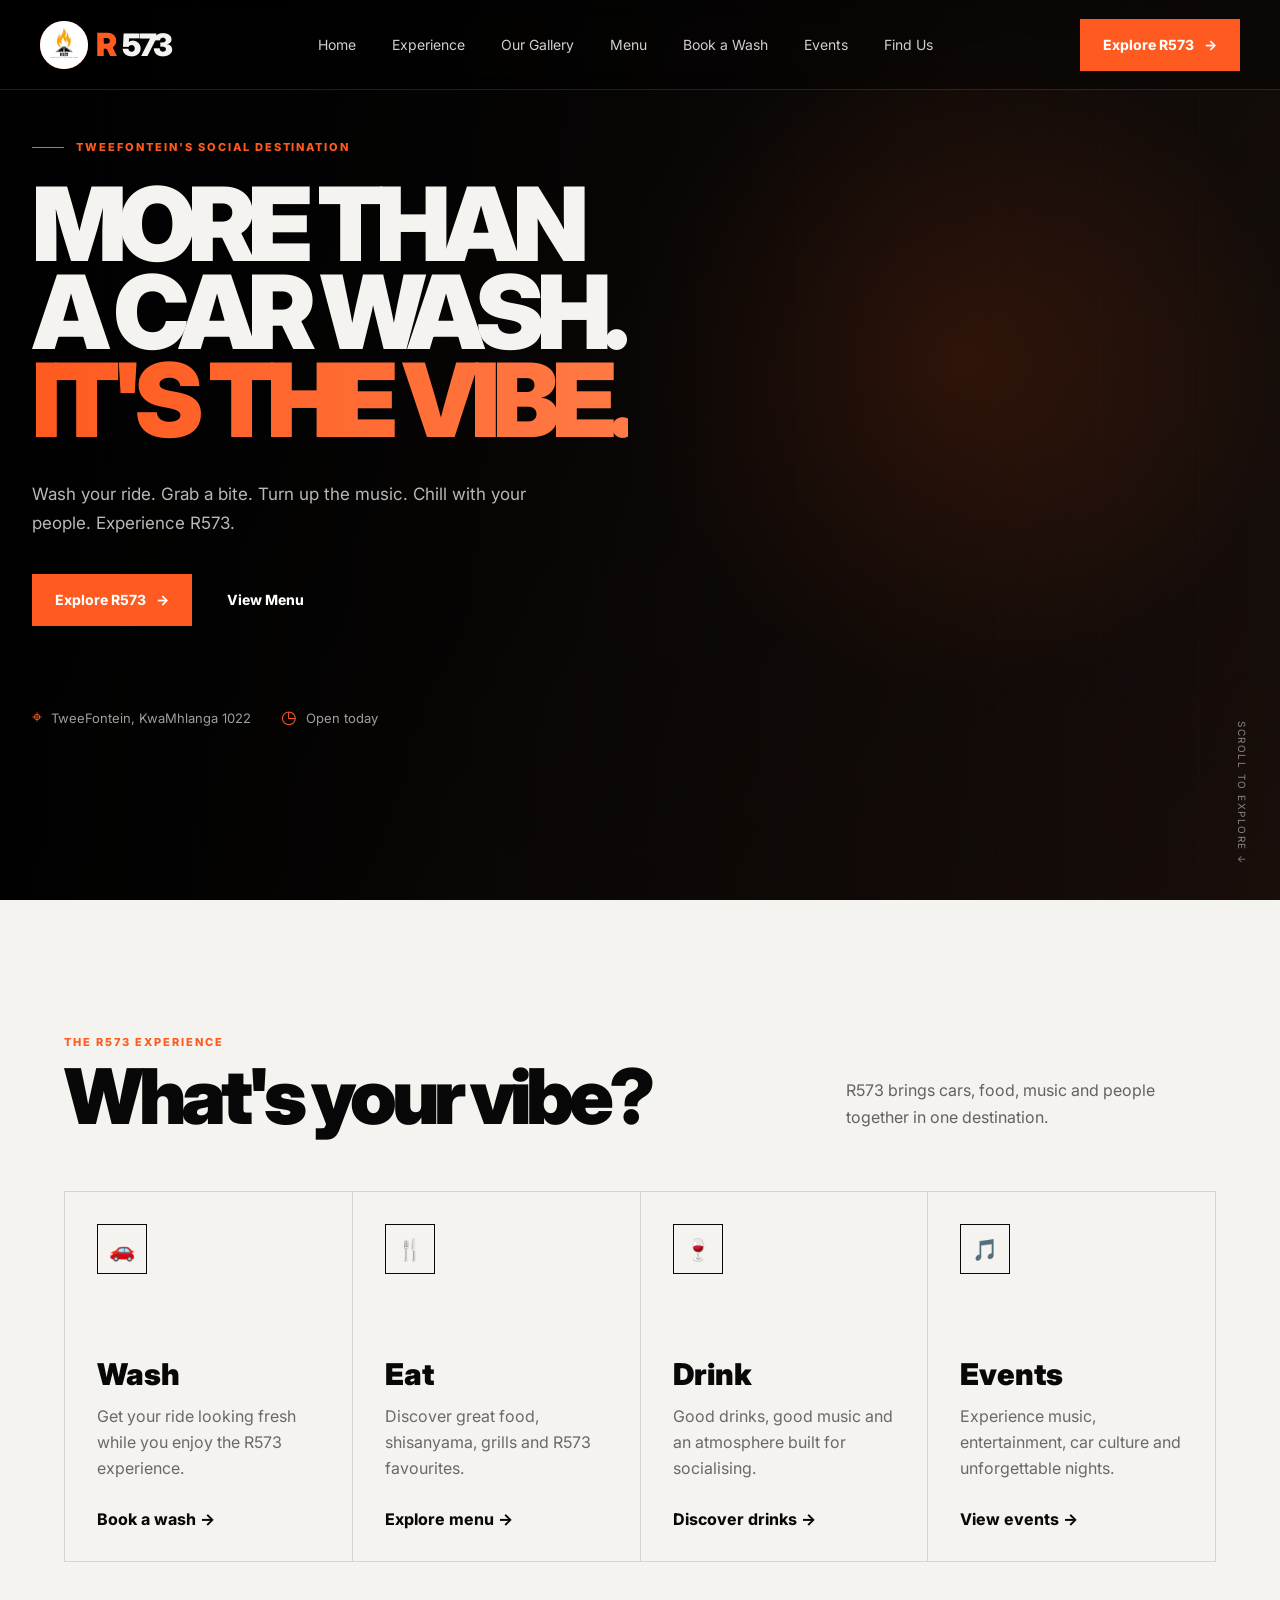
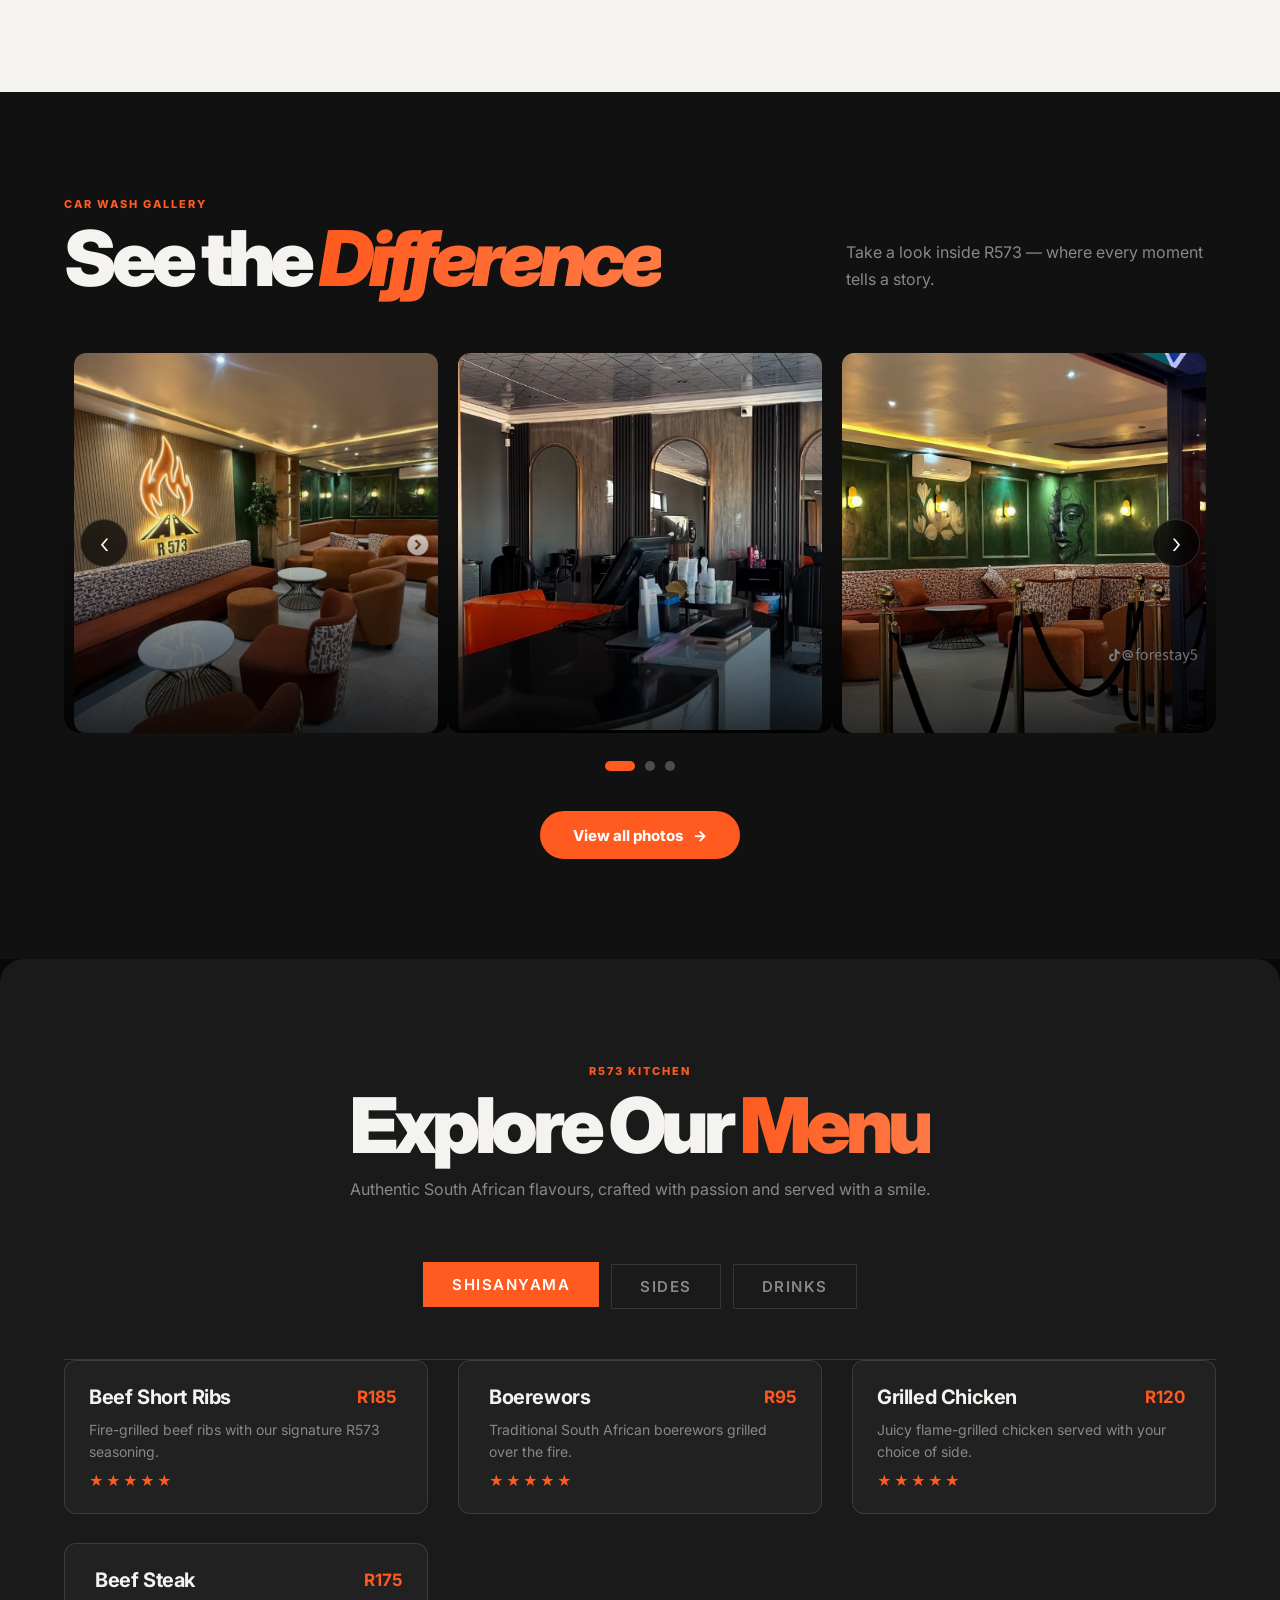
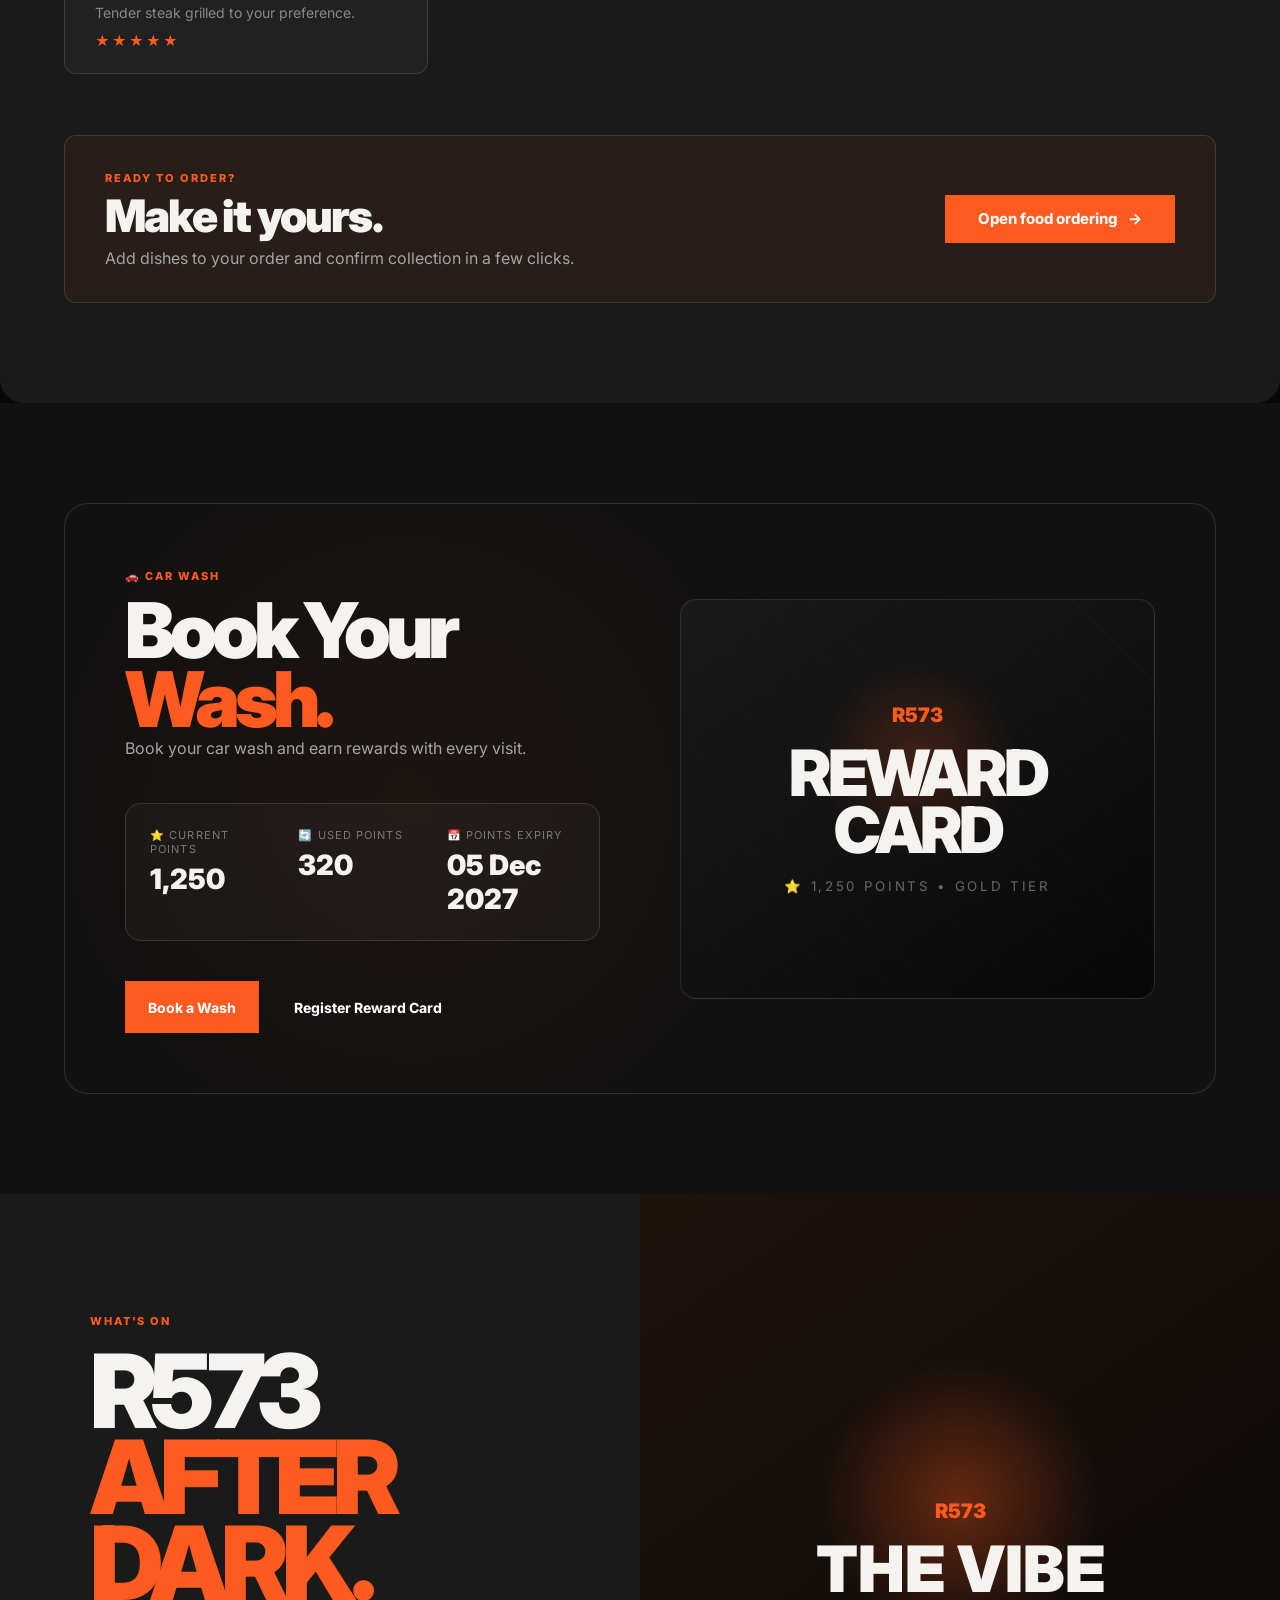
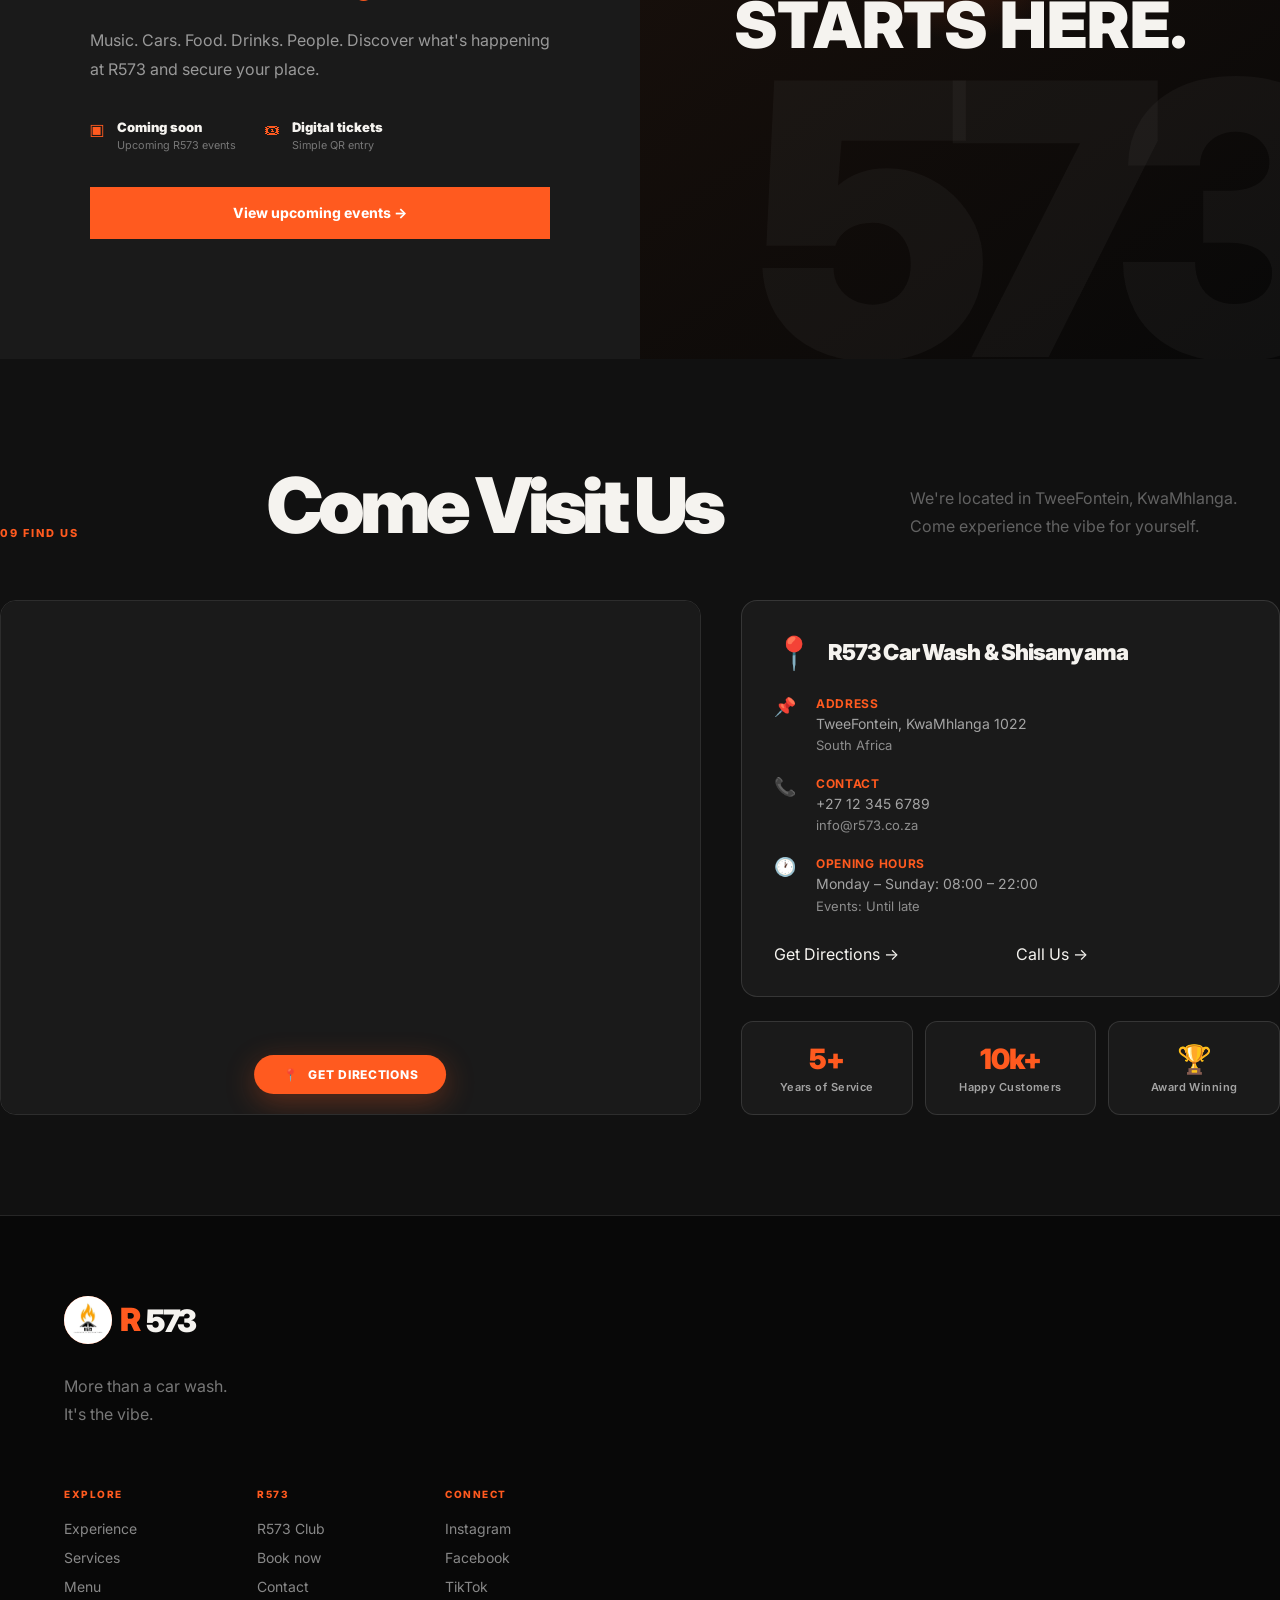
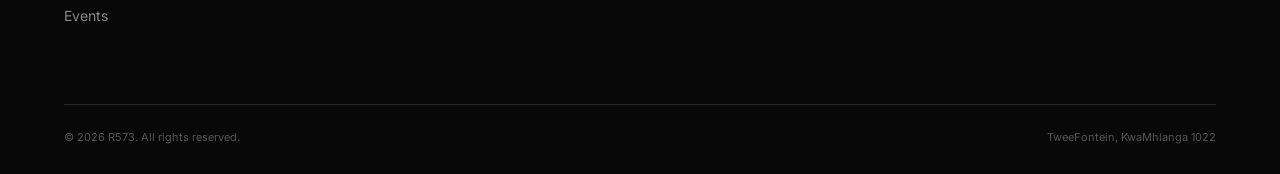
==== commit d9e09dd3: "Updated gallery section description to reflect full R573 experience" ====
--- a/index.html
+++ b/index.html
@@ -211,7 +211,7 @@
       <span class="section-label">CAR WASH GALLERY</span>
       <h2>See the <em class="shimmer-text">Difference</em></h2>
     </div>
-    <p>Premium car care that shows in every detail.</p>
+    <p>Take a look inside R573 — where every moment tells a story.</p>
   </div>
 
   <!-- ===== CAROUSEL ===== -->
@@ -938,7 +938,7 @@
     <div class="footer-links">
       <div><span>Explore</span><a href="#experience">Experience</a><a href="#services">Services</a><a href="#menu">Menu</a><a href="#events">Events</a></div>
       <div><span>R573</span><a href="#club">R573 Club</a><a href="booking.html">Book now</a><a href="contact.html">Contact</a></div>
-      <div><span>Connect</span><a href="#" aria-label="Instagram">Instagram</a><a href="#" aria-label="Facebook">Facebook</a><a href="#" aria-label="Twitter">Twitter</a></div>
+      <div><span>Connect</span><a href="https://www.instagram.com/r573carwash/" aria-label="Instagram">Instagram</a><a href="#" aria-label="Facebook">Facebook</a><a href="https://www.tiktok.com/@r573shisanyama" aria-label="TikTok">TikTok</a></div>
     </div>
 
     <div class="footer-bottom"><span>© 2026 R573. All rights reserved.</span><span>TweeFontein, KwaMhlanga 1022</span></div>
--- a/style.css
+++ b/style.css
@@ -4283,4 +4283,894 @@
     100% {
         width: 100%;
     }
+}
+
+
+
+
+
+
+/* ============================================================
+   RESPONSIVE - 1000px
+============================================================ */
+
+@media (max-width: 1000px) {
+  .nav-links {
+    display: none;
+  }
+
+  .mobile-toggle {
+    display: block;
+  }
+
+  .mobile-menu {
+    position: absolute;
+    z-index: 20;
+    top: 90px;
+    left: 0;
+    right: 0;
+    background: rgba(0, 0, 0, .97);
+    border-bottom: 1px solid var(--border);
+    padding: 25px 32px;
+    display: none;
+    flex-direction: column;
+    gap: 18px;
+  }
+
+  .mobile-menu.open {
+    display: flex;
+  }
+
+  .mobile-menu a:hover {
+    color: var(--orange);
+  }
+
+  .experience-grid {
+    grid-template-columns: repeat(2, 1fr);
+  }
+
+  .services-section,
+  .club-section,
+  .queue-container {
+    grid-template-columns: 1fr;
+    gap: 60px;
+  }
+
+  .club-card {
+    margin-left: 0;
+  }
+
+  .gallery-grid {
+    grid-template-columns: repeat(2, 1fr);
+  }
+
+  .events-section {
+    grid-template-columns: 1fr;
+  }
+
+  .queue-container {
+    padding: 40px;
+  }
+}
+
+
+/* ============================================================
+   RESPONSIVE - 700px (MOBILE)
+============================================================ */
+
+@media (max-width: 700px) {
+
+  /* ===== NAVBAR ===== */
+  .navbar {
+    position: fixed;
+    top: 0;
+    left: 0;
+    width: 100%;
+    height: 76px;
+    padding: 0 20px;
+    z-index: 1000;
+    background: rgba(0, 0, 0, 0.35);
+    backdrop-filter: blur(12px);
+    -webkit-backdrop-filter: blur(12px);
+    border-bottom: 1px solid var(--border);
+    display: flex;
+    align-items: center;
+    justify-content: space-between;
+  }
+
+  /* ===== BRAND / LOGO ===== */
+  .brand {
+    display: flex;
+    align-items: center;
+    gap: 6px;
+    font-weight: 900;
+    line-height: 1;
+    margin-left: -8px;
+    /* Shift logo left */
+  }
+
+  .brand-logo {
+    width: 40px;
+    height: 40px;
+    border-radius: 50%;
+    display: grid;
+    place-items: center;
+    background: var(--orange);
+    font-size: 18px;
+    font-weight: 900;
+    color: #fff;
+    animation: float 3s ease-in-out infinite;
+  }
+
+  .brand-logo img {
+    width: 100%;
+    height: 100%;
+    object-fit: cover;
+    border-radius: 50%;
+  }
+
+  .brand-mark {
+    display: none;
+    /* Hide the R letter */
+  }
+
+  .brand-number {
+    display: none;
+    /* Hide the 573 number */
+  }
+
+  /* ===== HAMBURGER - Right Corner ===== */
+  .mobile-toggle {
+    display: flex !important;
+    align-items: center;
+    justify-content: center;
+    flex-direction: column;
+    gap: 5px;
+    width: 44px;
+    height: 44px;
+    border: 1px solid rgba(255, 255, 255, 0.15);
+    border-radius: 50%;
+    background: rgba(255, 255, 255, 0.06);
+    cursor: pointer;
+    position: relative;
+    z-index: 1002;
+    transition: all 0.3s ease;
+    margin-right: -4px;
+    /* Shift hamburger right */
+  }
+
+  .mobile-toggle:hover {
+    background: rgba(255, 255, 255, 0.12);
+  }
+
+  .mobile-toggle span {
+    width: 19px;
+    height: 2px;
+    background: #fff;
+    border-radius: 10px;
+    transition: transform 0.35s ease, opacity 0.25s ease;
+  }
+
+  .mobile-toggle.active span:nth-child(1) {
+    transform: translateY(7px) rotate(45deg);
+  }
+
+  .mobile-toggle.active span:nth-child(2) {
+    opacity: 0;
+  }
+
+  .mobile-toggle.active span:nth-child(3) {
+    transform: translateY(-7px) rotate(-45deg);
+  }
+
+  /* ===== MOBILE NAV PANEL - Hidden until clicked ===== */
+  .nav-links {
+    position: fixed;
+    top: 0;
+    right: 0;
+    width: min(86%, 390px);
+    height: 100vh;
+    background: linear-gradient(135deg, rgba(18, 18, 18, 0.98), rgba(7, 7, 7, 0.99));
+    backdrop-filter: blur(25px);
+    -webkit-backdrop-filter: blur(25px);
+    display: flex !important;
+    flex-direction: column;
+    justify-content: center;
+    padding: 90px 45px 50px;
+    gap: 0;
+    z-index: 1001;
+    transform: translateX(100%);
+    transition: transform 0.65s cubic-bezier(0.77, 0, 0.175, 1);
+    box-shadow: -20px 0 60px rgba(0, 0, 0, 0.45);
+    overflow: hidden;
+  }
+
+  .nav-links.active {
+    transform: translateX(0);
+  }
+
+  /* Decorative glow */
+  .nav-links::before {
+    content: "";
+    position: absolute;
+    width: 280px;
+    height: 280px;
+    top: -100px;
+    right: -120px;
+    background: rgba(255, 255, 255, 0.06);
+    border-radius: 50%;
+    filter: blur(5px);
+    pointer-events: none;
+  }
+
+  .nav-links::after {
+    content: "";
+    display: none;
+  }
+
+  /* Nav links styling */
+  .nav-links a {
+    position: relative;
+    display: flex;
+    align-items: center;
+    width: 100%;
+    padding: 16px 0;
+    color: rgba(255, 255, 255, 0.72);
+    font-size: 25px;
+    font-weight: 500;
+    text-decoration: none;
+    border-bottom: 1px solid rgba(255, 255, 255, 0.08);
+    opacity: 0;
+    transform: translateX(35px);
+    transition: color 0.3s ease, transform 0.45s ease, opacity 0.45s ease;
+  }
+
+  .nav-links.active a {
+    opacity: 1;
+    transform: translateX(0);
+  }
+
+  .nav-links.active a:nth-child(1) {
+    transition-delay: 0.08s;
+  }
+  .nav-links.active a:nth-child(2) {
+    transition-delay: 0.13s;
+  }
+  .nav-links.active a:nth-child(3) {
+    transition-delay: 0.18s;
+  }
+  .nav-links.active a:nth-child(4) {
+    transition-delay: 0.23s;
+  }
+  .nav-links.active a:nth-child(5) {
+    transition-delay: 0.28s;
+  }
+  .nav-links.active a:nth-child(6) {
+    transition-delay: 0.33s;
+  }
+  .nav-links.active a:nth-child(7) {
+    transition-delay: 0.38s;
+  }
+
+  .nav-links a:hover {
+    color: #fff;
+    transform: translateX(8px);
+  }
+
+  .nav-links a::after {
+    content: "→";
+    position: absolute;
+    right: 5px;
+    opacity: 0;
+    transform: translateX(-10px);
+    transition: opacity 0.3s ease, transform 0.3s ease;
+  }
+
+  .nav-links a:hover::after {
+    opacity: 1;
+    transform: translateX(0);
+  }
+
+  /* ===== OVERLAY ===== */
+  body.menu-open::before {
+    content: "";
+    position: fixed;
+    inset: 0;
+    background: rgba(0, 0, 0, 0.55);
+    backdrop-filter: blur(3px);
+    -webkit-backdrop-filter: blur(3px);
+    z-index: 1000;
+    animation: overlayFade 0.4s ease;
+  }
+
+  @keyframes overlayFade {
+    from {
+      opacity: 0;
+    }
+    to {
+      opacity: 1;
+    }
+  }
+
+  body.menu-open {
+    overflow: hidden;
+  }
+
+  /* ===== HIDE EXPLORE R573 BUTTON ON MOBILE ===== */
+  .nav-actions .button-primary {
+    display: none !important;
+  }
+
+  .nav-actions {
+    gap: 8px;
+  }
+
+  /* ===== HERO CONTENT ===== */
+  .hero-content {
+    padding-top: 110px;
+    width: calc(100% - 32px);
+    min-height: calc(100svh - 76px);
+    padding: 80px 0;
+  }
+
+  /* ===== HERO EYEBROW - Add top space ===== */
+  .hero-eyebrow {
+    display: flex;
+    align-items: center;
+    gap: 12px;
+    color: var(--orange);
+    font-size: 11px;
+    font-weight: 800;
+    letter-spacing: 0.18em;
+    margin-top: 30px;
+    /* Added top space */
+    margin-bottom: 26px;
+    animation: fadeUp 0.8s forwards;
+  }
+
+  .hero-eyebrow span {
+    width: 32px;
+    height: 1px;
+    background: var(--orange);
+  }
+
+  .hero h1 {
+    font-size: clamp(54px, 15vw, 86px);
+  }
+
+  .hero-description {
+    font-size: 15px;
+  }
+
+  .hero-meta {
+    margin-top: 55px;
+    flex-direction: column;
+    gap: 12px;
+  }
+
+  .hero-scroll {
+    display: none;
+  }
+
+  /* ===== SECTIONS ===== */
+  .section,
+  .section-dark {
+    padding-top: 90px;
+    padding-bottom: 90px;
+  }
+
+  .section-heading {
+    align-items: start;
+    flex-direction: column;
+    margin-bottom: 40px;
+  }
+
+  .section-heading h2,
+  .services-intro h2,
+  .queue-content h2,
+  .club-copy h2,
+  .menu-header h2 {
+    font-size: clamp(48px, 14vw, 70px);
+  }
+
+  /* ===== EXPERIENCE GRID ===== */
+  .experience-grid {
+    grid-template-columns: 1fr;
+  }
+
+  .experience-card {
+    min-height: 300px;
+  }
+
+  /* ===== SERVICES ===== */
+  .services-section {
+    padding-left: 20px;
+    padding-right: 20px;
+  }
+
+  .service-row {
+    grid-template-columns: 35px 46px 1fr;
+    gap: 12px;
+    padding: 20px 0;
+  }
+
+  .service-arrow {
+    display: none;
+  }
+
+  .service-information strong {
+    font-size: 19px;
+  }
+
+  .service-information small {
+    font-size: 12px;
+  }
+
+  /* ===== GALLERY ===== */
+  .gallery-grid {
+    grid-template-columns: 1fr;
+  }
+
+  .gallery-item {
+    height: 220px;
+  }
+
+  /* ===== EVENTS ===== */
+  .events-section {
+    grid-template-columns: 1fr;
+  }
+
+  .event-content {
+    padding: 90px 32px;
+  }
+
+  .event-visual {
+    min-height: 400px;
+  }
+
+  /* ===== QUEUE ===== */
+  .queue-container {
+    padding: 24px;
+    gap: 40px;
+  }
+
+  .queue-status {
+    grid-template-columns: 1fr;
+    gap: 16px;
+  }
+
+  .queue-status strong {
+    font-size: 22px;
+  }
+
+  /* ===== CLUB ===== */
+  .club-card {
+    width: 100%;
+    padding: 22px;
+  }
+
+  .club-card-middle strong {
+    font-size: 25px;
+  }
+
+  /* ===== R573 REWARD CARD - EXACTLY AS ORIGINAL ===== */
+  .queue-visual {
+    min-height: 350px;
+    position: relative;
+    border: 1px solid var(--border);
+    border-radius: 16px;
+    overflow: hidden;
+    background: radial-gradient(circle at 50% 40%, rgba(255, 90, 31, 0.2), transparent 30%), linear-gradient(145deg, #1a1a1a, #080808);
+  }
+
+  .queue-visual:after {
+    content: "";
+    position: absolute;
+    inset: 0;
+    background: repeating-linear-gradient(45deg, transparent, transparent 30px, rgba(255, 255, 255, 0.025) 31px);
+  }
+
+  .queue-visual-content {
+    position: absolute;
+    inset: 0;
+    z-index: 1;
+    display: flex;
+    flex-direction: column;
+    justify-content: center;
+    align-items: center;
+    text-align: center;
+    padding: 20px;
+  }
+
+  .queue-visual-content span {
+    color: var(--orange);
+    font-weight: 900;
+    font-size: 18px;
+    letter-spacing: -0.06em;
+  }
+
+  .queue-visual-content strong {
+    font-size: clamp(28px, 6vw, 42px);
+    line-height: 0.88;
+    letter-spacing: -0.06em;
+    margin-top: 12px;
+  }
+
+  .queue-visual-content small {
+    color: #666;
+    letter-spacing: 0.15em;
+    margin-top: 14px;
+    font-size: 11px;
+  }
+
+  /* ===== FOOTER ===== */
+  .footer-links {
+    gap: 60px;
+    flex-wrap: wrap;
+  }
+
+  .footer-bottom {
+    flex-direction: column;
+    gap: 10px;
+  }
+
+  /* ===== MENU ===== */
+  .menu-grid {
+    grid-template-columns: 1fr;
+  }
+
+  .menu-tabs {
+    gap: 8px;
+  }
+
+  .menu-tab {
+    padding: 8px 16px;
+    font-size: 13px;
+  }
+
+  /* ===== LOCATION SECTION ===== */
+  .location-section {
+    padding: 80px 0;
+  }
+
+  .location-grid {
+    grid-template-columns: 1fr;
+    gap: 30px;
+  }
+
+  .location-map-wrapper {
+    min-height: 280px;
+    position: relative;
+  }
+
+  .location-map {
+    min-height: 280px;
+  }
+
+  .location-map iframe {
+    min-height: 280px;
+  }
+
+  /* ===== GET DIRECTIONS BUTTON - BELOW MAP & SMALLER ===== */
+  .map-overlay-buttons {
+    position: relative;
+    bottom: auto;
+    left: auto;
+    transform: none;
+    margin-top: 12px;
+    width: 100%;
+  }
+
+  .map-direction-btn {
+    width: 100%;
+    justify-content: center;
+    padding: 10px 20px;
+    font-size: 11px;
+    border-radius: 30px;
+    min-height: 40px;
+  }
+
+  .location-card {
+    padding: 24px;
+  }
+
+  .location-card-header h3 {
+    font-size: 18px;
+  }
+
+  .location-details {
+    gap: 16px;
+  }
+
+  .location-actions {
+    flex-direction: column;
+  }
+
+  .location-actions .btn {
+    width: 100%;
+  }
+
+  .location-stats {
+    /* grid-template-columns: repeat(3, 1fr);
+    gap: 8px; */
+    display: none !important;
+  }
+
+  .stat-item {
+    padding: 14px 10px;
+  }
+
+  .stat-number {
+    font-size: 20px;
+  }
+
+  .stat-label {
+    font-size: 9px;
+  }
+
+  .location-map-wrapper {
+    border-radius: 12px;
+  }
+
+  /* ===== SMALLER PHONES ===== */
+  @media (max-width: 480px) {
+    .nav-links {
+      width: 88%;
+      padding-left: 30px;
+      padding-right: 30px;
+    }
+
+    .nav-links a {
+      font-size: 22px;
+      padding: 14px 0;
+    }
+
+    .nav-links::after {
+      left: 30px;
+    }
+  }
+}
+
+
+
+
+@media (max-width: 700px) {
+
+  /* ===== NAVBAR ===== */
+  .navbar {
+    position: fixed;
+    top: 0;
+    left: 0;
+    width: 100%;
+    height: 76px;
+    padding: 0 20px;
+    z-index: 1000;
+    background: rgba(0, 0, 0, 0.35);
+    backdrop-filter: blur(12px);
+    -webkit-backdrop-filter: blur(12px);
+    border-bottom: 1px solid var(--border);
+    display: flex;
+    align-items: center;
+    justify-content: space-between;
+  }
+
+  /* ===== BRAND / LOGO IN NAVBAR (Hide text) ===== */
+  .navbar .brand {
+    display: flex;
+    align-items: center;
+    gap: 6px;
+    font-weight: 900;
+    line-height: 1;
+    margin-left: -8px;
+  }
+
+  .navbar .brand-logo {
+    width: 40px;
+    height: 40px;
+    border-radius: 50%;
+    display: grid;
+    place-items: center;
+    background: var(--orange);
+    font-size: 18px;
+    font-weight: 900;
+    color: #fff;
+    animation: float 3s ease-in-out infinite;
+  }
+
+  .navbar .brand-logo img {
+    width: 100%;
+    height: 100%;
+    object-fit: cover;
+    border-radius: 50%;
+  }
+
+  /* Hide the R and 573 text in NAVBAR only */
+  .navbar .brand-mark {
+    display: none !important;
+  }
+
+  .navbar .brand-number {
+    display: none !important;
+  }
+
+  /* ===== BRAND / LOGO IN FOOTER (Keep text visible) ===== */
+  .footer .brand {
+    display: inline-flex;
+    align-items: center;
+    gap: 8px;
+    font-weight: 900;
+    line-height: 1;
+    margin-left: 0;
+  }
+
+  .footer .brand-logo {
+    width: 48px;
+    height: 48px;
+    border-radius: 50%;
+    display: grid;
+    place-items: center;
+    background: var(--orange);
+    font-size: 20px;
+    font-weight: 900;
+    color: #fff;
+    animation: float 3s ease-in-out infinite;
+  }
+
+  .footer .brand-logo img {
+    width: 100%;
+    height: 100%;
+    object-fit: cover;
+    border-radius: 50%;
+  }
+
+  /* Show the R and 573 text in FOOTER */
+  .footer .brand-mark {
+    display: inline !important;
+    color: var(--orange);
+    font-size: 32px;
+    letter-spacing: -0.08em;
+  }
+
+  .footer .brand-number {
+    display: inline !important;
+    font-size: 31px;
+    letter-spacing: -0.08em;
+    color: #fff;
+  }
+}
+
+
+
+
+
+
+
+
+
+
+
+
+
+
+
+
+
+
+
+
+@media (max-width: 700px) {
+
+  /* ... (your existing mobile styles) ... */
+
+  /* ===== LOCATION SECTION - SIDE SPACES LIKE BOOK A WASH ===== */
+  .location-section .container {
+    padding-left: 16px !important;
+    padding-right: 16px !important;
+  }
+
+  .location-grid {
+    grid-template-columns: 1fr;
+    gap: 20px !important;
+  }
+
+  /* ===== LOCATION MAP WRAPPER ===== */
+  .location-map-wrapper {
+    min-height: 200px !important;
+    border-radius: 12px !important;
+    margin: 0 !important;
+    width: 100% !important;
+  }
+
+  .location-map {
+    min-height: 200px !important;
+  }
+
+  .location-map iframe {
+    min-height: 200px !important;
+  }
+
+  /* ===== GET DIRECTIONS BUTTON ===== */
+  .map-overlay-buttons {
+    position: relative !important;
+    bottom: auto !important;
+    left: auto !important;
+    transform: none !important;
+    margin-top: 10px !important;
+    width: 100% !important;
+    padding: 0 !important;
+  }
+
+  .map-direction-btn {
+    width: 100% !important;
+    justify-content: center !important;
+    padding: 8px 16px !important;
+    font-size: 11px !important;
+    border-radius: 30px !important;
+    min-height: 36px !important;
+  }
+
+  /* ===== LOCATION CARDS - SIDE SPACES LIKE BOOK A WASH ===== */
+  .location-card {
+    padding: 16px 16px !important;
+    border-radius: 12px !important;
+    margin: 0 !important;
+    width: 100% !important;
+  }
+
+  .location-card-header {
+    margin-bottom: 12px !important;
+    gap: 10px !important;
+  }
+
+  .location-card-header h3 {
+    font-size: 16px !important;
+  }
+
+  .location-icon {
+    font-size: 22px !important;
+  }
+
+  .location-details {
+    gap: 10px !important;
+    margin-bottom: 14px !important;
+  }
+
+  .location-detail {
+    gap: 10px !important;
+  }
+
+  .detail-icon {
+    font-size: 14px !important;
+    width: 20px !important;
+  }
+
+  .location-detail strong {
+    font-size: 10px !important;
+    margin-bottom: 1px !important;
+  }
+
+  .location-detail p {
+    font-size: 12px !important;
+    line-height: 1.4 !important;
+  }
+
+  .location-detail p:last-child {
+    font-size: 11px !important;
+  }
+
+  .location-actions {
+    gap: 8px !important;
+    margin-top: 2px !important;
+  }
+
+  .location-actions .btn {
+    padding: 8px 16px !important;
+    font-size: 12px !important;
+    min-height: 36px !important;
+  }
+
+  /* ===== HIDE LOCATION STATS ON MOBILE ===== */
+  .location-stats {
+    display: none !important;
+  }
 }
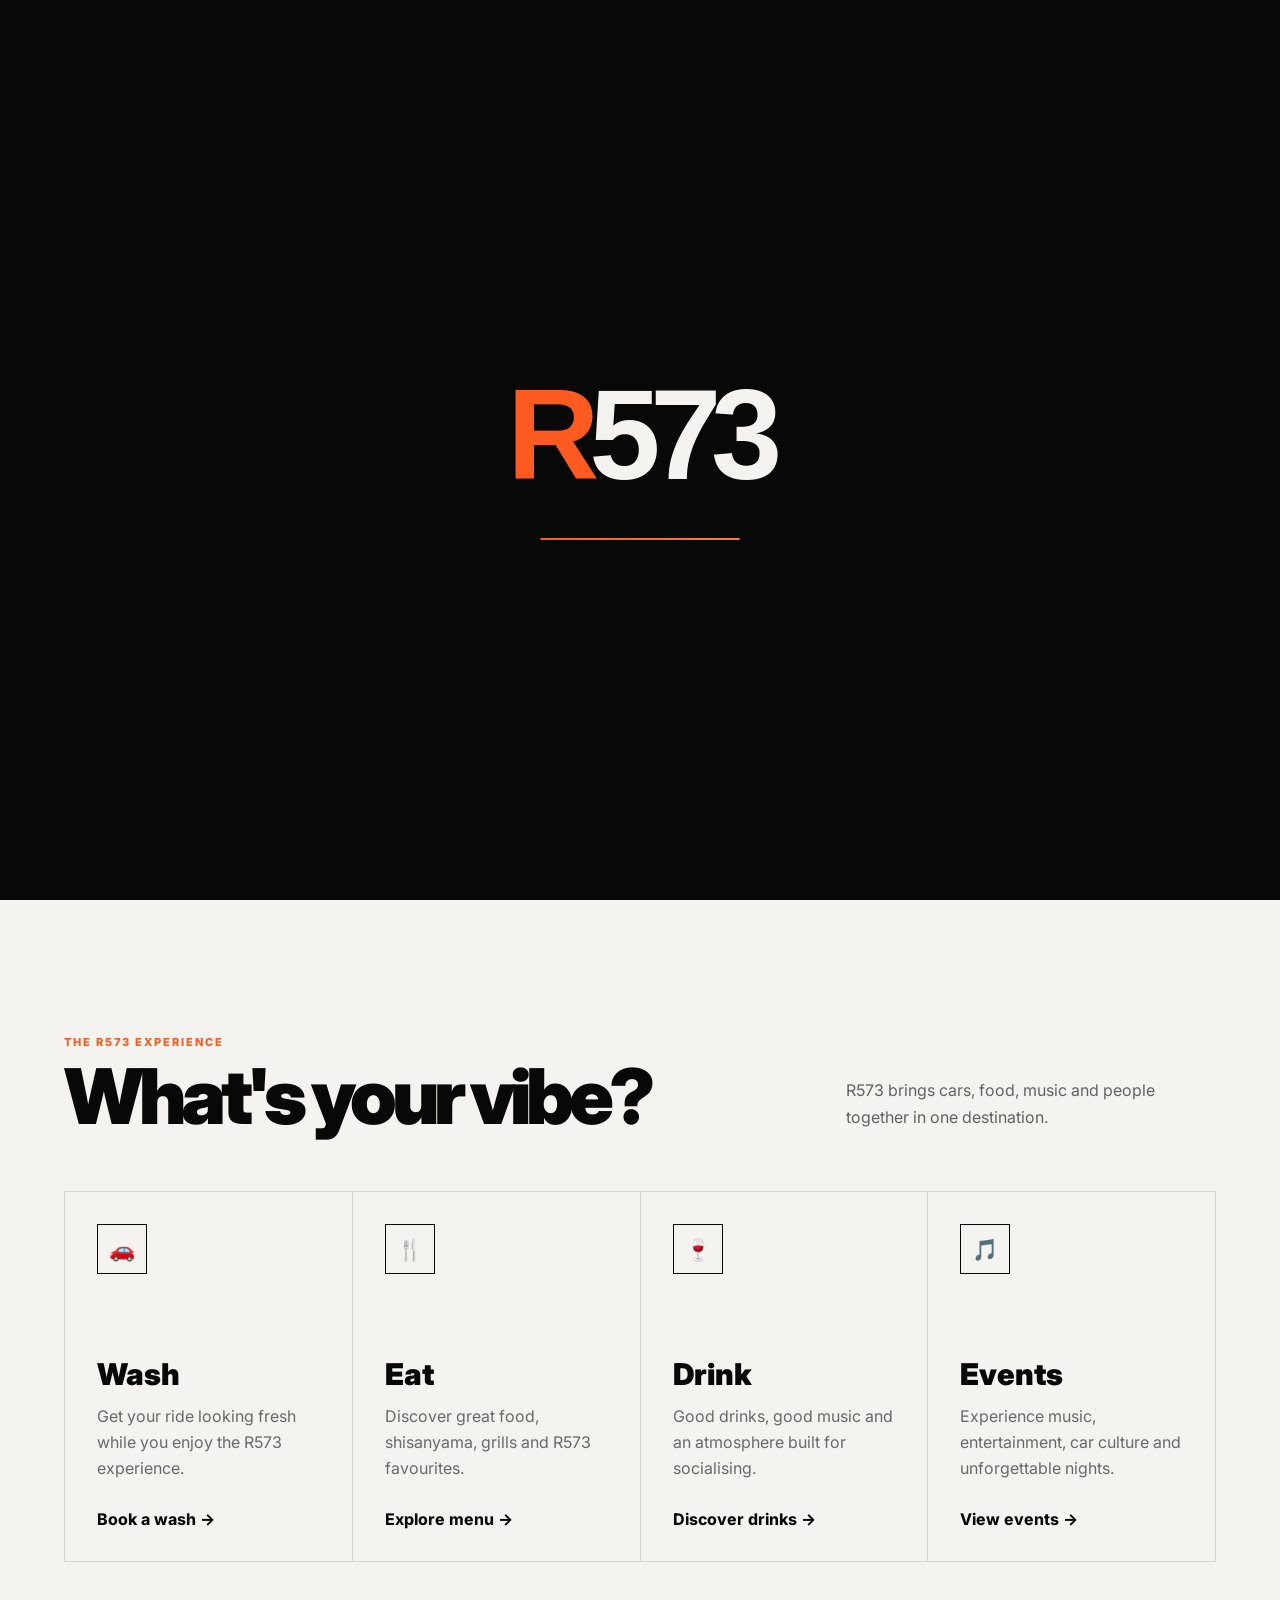
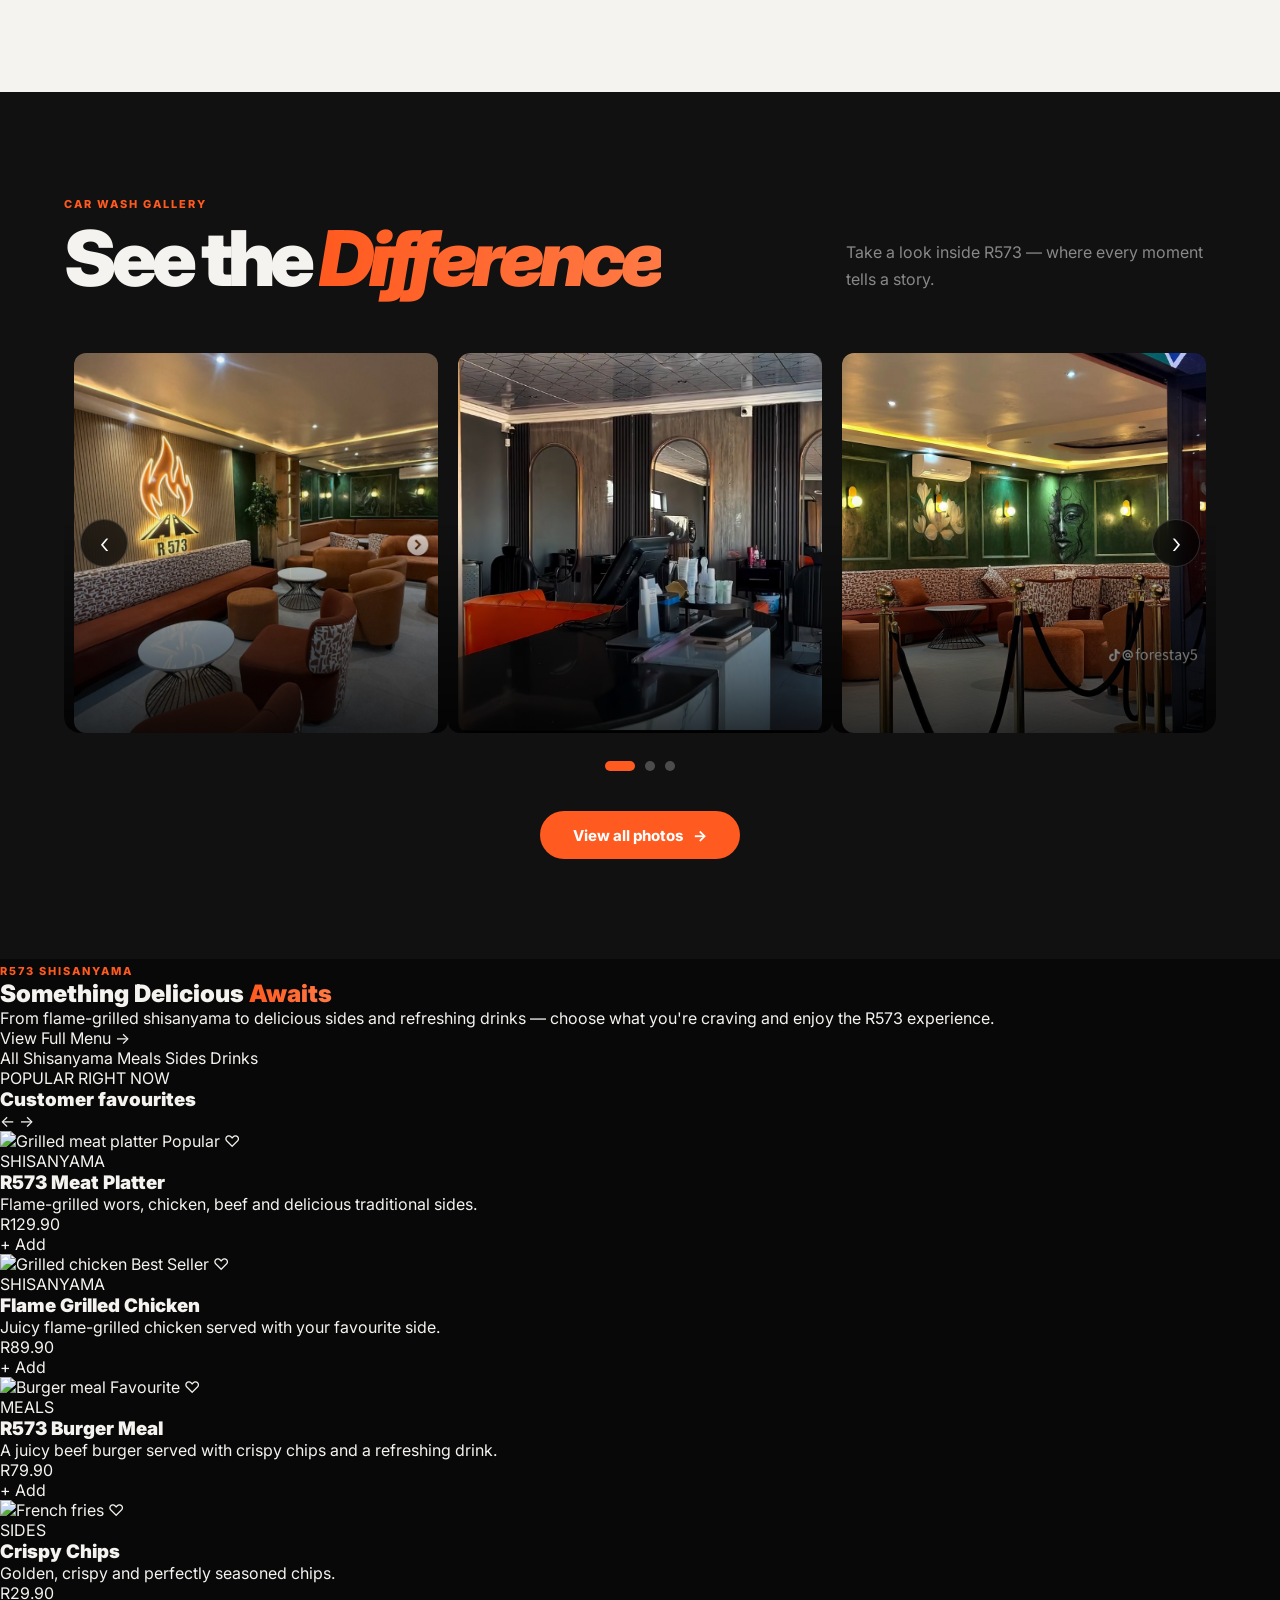
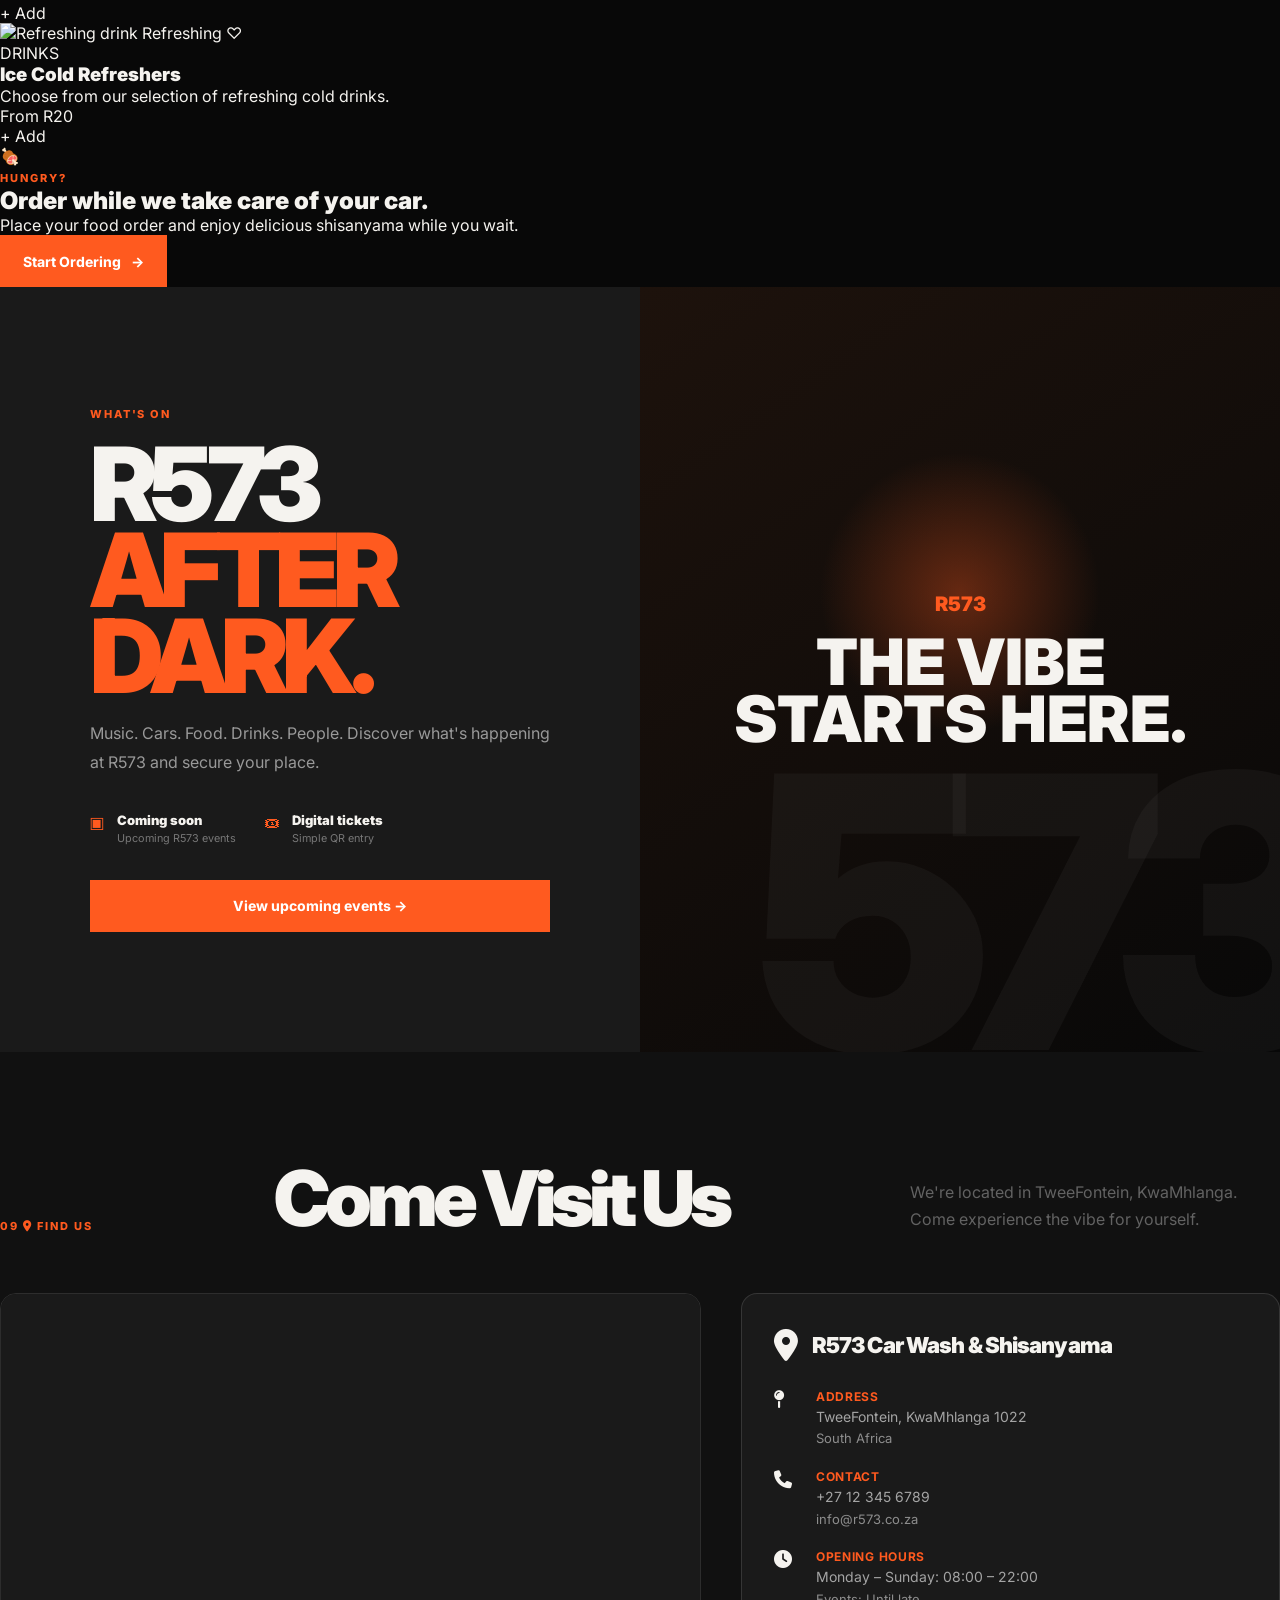
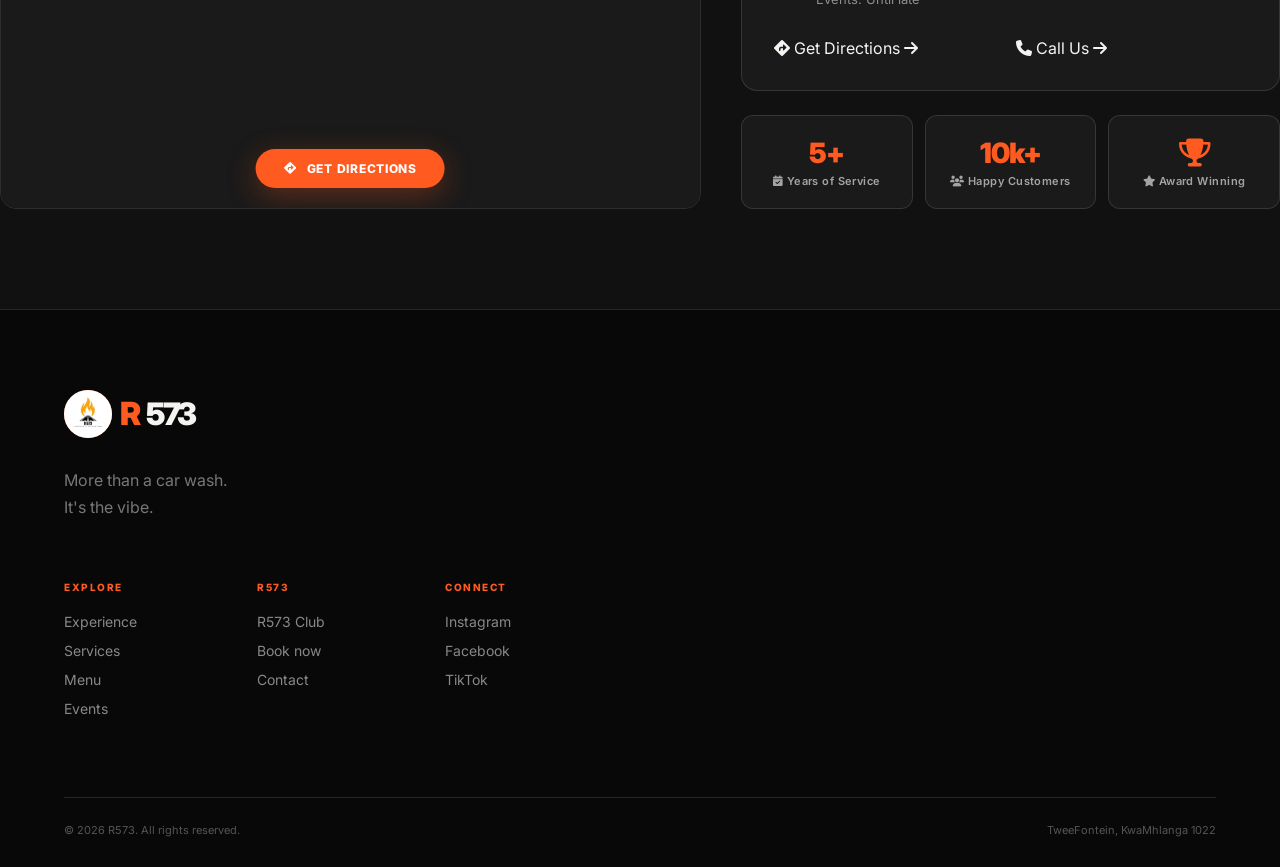
==== commit 187e5c94: "Update location coordinates and replace emojis with Font Awesome icons" ====
--- a/index.html
+++ b/index.html
@@ -9,6 +9,7 @@
   <link rel="icon" type="image/png" sizes="32x32" href="android-chrome-512x512.png">
   <link rel="icon" type="image/png" sizes="16x16" href="android-chrome-512x512.png">
   <link rel="manifest" href="/site.webmanifest">
+  <link rel="stylesheet" href="https://cdnjs.cloudflare.com/ajax/libs/font-awesome/6.5.0/css/all.min.css">
 
   <title>R573 · Car Wash & Shisanyama</title>
   <link rel="preconnect" href="https://fonts.googleapis.com">
@@ -624,26 +625,26 @@
     </section> -->
    <!-- ===== MENU SECTION ===== -->
 <!-- ===== MENU SECTION - HTML ===== -->
-<section class="menu-section" id="menu">
+<!-- <section class="menu-section" id="menu">
     <div class="menu-container">
-        <!-- HEADER -->
+        
         <div class="menu-header animate-fade-up">
             <span class="section-label">R573 KITCHEN</span>
             <h2>Explore Our <span class="shimmer-text">Menu</span></h2>
             <p>Authentic South African flavours, crafted with passion and served with a smile.</p>
         </div>
 
-        <!-- TABS -->
+       
         <div class="menu-tabs animate-fade-up delay-1" id="menuTabs">
             <button class="menu-tab active" data-tab="Shisanyama">Shisanyama</button>
             <button class="menu-tab" data-tab="Sides">Sides</button>
             <button class="menu-tab" data-tab="Drinks">Drinks</button>
         </div>
 
-        <!-- GRID -->
+        
         <div class="menu-grid" id="menuGrid"></div>
 
-        <!-- CTA -->
+       
         <div class="menu-order-cta animate-fade-up delay-2">
             <div>
                 <span class="section-label">READY TO ORDER?</span>
@@ -656,7 +657,10 @@
             </a>
         </div>
     </div>
-</section>
+</section> -->
+
+
+
     <!-- <section class="menu-section section-dark" id="menu">
       <div class="menu-container">
 
@@ -680,10 +684,499 @@
             <span>View Full Menu & Order</span>
             <span class="menu-arrow">↓</span>
           </a>
-        </div> -->
+        </div> 
 
       </div>
-    </section>
+    </section>-->
+
+
+    <!-- =========================================================
+     R573 FOOD MENU SECTION
+========================================================= -->
+<section class="r573-menu-section" id="menu">
+
+    <div class="r573-menu-container">
+
+        <!-- =====================================================
+             SECTION HEADER
+        ====================================================== -->
+        <div class="r573-menu-header animate-fade-up">
+
+            <div class="menu-heading-content">
+                <span class="section-label">
+                    R573 SHISANYAMA
+                </span>
+
+                <h2>
+                    Something Delicious
+                    <span class="shimmer-text">Awaits</span>
+                </h2>
+
+                <p>
+                    From flame-grilled shisanyama to delicious sides and
+                    refreshing drinks — choose what you're craving and enjoy
+                    the R573 experience.
+                </p>
+            </div>
+
+            <a href="ordering.html" class="menu-view-all">
+                View Full Menu
+                <span>→</span>
+            </a>
+
+        </div>
+
+
+        <!-- =====================================================
+             CATEGORY TABS
+        ====================================================== -->
+        <div class="r573-menu-tabs-wrapper animate-fade-up delay-1">
+
+            <div class="r573-menu-tabs" id="menuTabs">
+
+                <button class="r573-menu-tab active" data-category="all">
+                    All
+                </button>
+
+                <button class="r573-menu-tab" data-category="shisanyama">
+                    Shisanyama
+                </button>
+
+                <button class="r573-menu-tab" data-category="meals">
+                    Meals
+                </button>
+
+                <button class="r573-menu-tab" data-category="sides">
+                    Sides
+                </button>
+
+                <button class="r573-menu-tab" data-category="drinks">
+                    Drinks
+                </button>
+
+            </div>
+
+        </div>
+
+
+        <!-- =====================================================
+             SLIDER CONTROLS
+        ====================================================== -->
+        <div class="menu-slider-header">
+
+            <div>
+                <span class="menu-small-label">
+                    POPULAR RIGHT NOW
+                </span>
+
+                <h3>Customer favourites</h3>
+            </div>
+
+
+            <div class="menu-slider-controls">
+
+                <button
+                    class="menu-slider-btn"
+                    id="menuPrev"
+                    aria-label="Previous menu items">
+
+                    ←
+
+                </button>
+
+
+                <button
+                    class="menu-slider-btn"
+                    id="menuNext"
+                    aria-label="Next menu items">
+
+                    →
+
+                </button>
+
+            </div>
+
+        </div>
+
+
+        <!-- =====================================================
+             SLIDING MENU
+        ====================================================== -->
+        <div class="r573-menu-slider-wrapper">
+
+            <div
+                class="r573-menu-slider"
+                id="menuSlider">
+
+
+                <!-- ITEM 1 -->
+                <article class="r573-food-card" data-category="shisanyama">
+
+                    <div class="food-image">
+
+                        <img
+                            src="https://images.unsplash.com/photo-1544025162-d76694265947?auto=format&fit=crop&w=900&q=80"
+                            alt="Grilled meat platter">
+
+                        <span class="food-badge">
+                            Popular
+                        </span>
+
+
+                        <button
+                            class="food-favourite"
+                            aria-label="Add to favourites">
+
+                            ♡
+
+                        </button>
+
+                    </div>
+
+
+                    <div class="food-content">
+
+                        <div class="food-category">
+                            SHISANYAMA
+                        </div>
+
+                        <h3>R573 Meat Platter</h3>
+
+                        <p>
+                            Flame-grilled wors, chicken, beef and
+                            delicious traditional sides.
+                        </p>
+
+
+                        <div class="food-footer">
+
+                            <div class="food-price">
+                                R129.90
+                            </div>
+
+
+                            <button
+                                class="food-add-btn"
+                                data-item="R573 Meat Platter"
+                                data-price="129.90">
+
+                                <span>+</span>
+                                Add
+
+                            </button>
+
+                        </div>
+
+                    </div>
+
+                </article>
+
+
+
+                <!-- ITEM 2 -->
+                <article class="r573-food-card" data-category="shisanyama">
+
+                    <div class="food-image">
+
+                        <img
+                            src="https://images.unsplash.com/photo-1555939594-58d7cb561ad1?auto=format&fit=crop&w=900&q=80"
+                            alt="Grilled chicken">
+
+                        <span class="food-badge hot">
+                            Best Seller
+                        </span>
+
+
+                        <button
+                            class="food-favourite"
+                            aria-label="Add to favourites">
+
+                            ♡
+
+                        </button>
+
+                    </div>
+
+
+                    <div class="food-content">
+
+                        <div class="food-category">
+                            SHISANYAMA
+                        </div>
+
+                        <h3>Flame Grilled Chicken</h3>
+
+                        <p>
+                            Juicy flame-grilled chicken served with
+                            your favourite side.
+                        </p>
+
+
+                        <div class="food-footer">
+
+                            <div class="food-price">
+                                R89.90
+                            </div>
+
+
+                            <button
+                                class="food-add-btn"
+                                data-item="Flame Grilled Chicken"
+                                data-price="89.90">
+
+                                <span>+</span>
+                                Add
+
+                            </button>
+
+                        </div>
+
+                    </div>
+
+                </article>
+
+
+
+                <!-- ITEM 3 -->
+                <article class="r573-food-card" data-category="meals">
+
+                    <div class="food-image">
+
+                        <img
+                            src="https://images.unsplash.com/photo-1565299624946-b28f40a0ae38?auto=format&fit=crop&w=900&q=80"
+                            alt="Burger meal">
+
+                        <span class="food-badge">
+                            Favourite
+                        </span>
+
+
+                        <button
+                            class="food-favourite"
+                            aria-label="Add to favourites">
+
+                            ♡
+
+                        </button>
+
+                    </div>
+
+
+                    <div class="food-content">
+
+                        <div class="food-category">
+                            MEALS
+                        </div>
+
+                        <h3>R573 Burger Meal</h3>
+
+                        <p>
+                            A juicy beef burger served with crispy
+                            chips and a refreshing drink.
+                        </p>
+
+
+                        <div class="food-footer">
+
+                            <div class="food-price">
+                                R79.90
+                            </div>
+
+
+                            <button
+                                class="food-add-btn"
+                                data-item="R573 Burger Meal"
+                                data-price="79.90">
+
+                                <span>+</span>
+                                Add
+
+                            </button>
+
+                        </div>
+
+                    </div>
+
+                </article>
+
+
+
+                <!-- ITEM 4 -->
+                <article class="r573-food-card" data-category="sides">
+
+                    <div class="food-image">
+
+                        <img
+                            src="https://images.unsplash.com/photo-1573080496219-bb080dd4f877?auto=format&fit=crop&w=900&q=80"
+                            alt="French fries">
+
+                        <button
+                            class="food-favourite"
+                            aria-label="Add to favourites">
+
+                            ♡
+
+                        </button>
+
+                    </div>
+
+
+                    <div class="food-content">
+
+                        <div class="food-category">
+                            SIDES
+                        </div>
+
+                        <h3>Crispy Chips</h3>
+
+                        <p>
+                            Golden, crispy and perfectly seasoned
+                            chips.
+                        </p>
+
+
+                        <div class="food-footer">
+
+                            <div class="food-price">
+                                R29.90
+                            </div>
+
+
+                            <button
+                                class="food-add-btn"
+                                data-item="Crispy Chips"
+                                data-price="29.90">
+
+                                <span>+</span>
+                                Add
+
+                            </button>
+
+                        </div>
+
+                    </div>
+
+                </article>
+
+
+
+                <!-- ITEM 5 -->
+                <article class="r573-food-card" data-category="drinks">
+
+                    <div class="food-image">
+
+                        <img
+                            src="https://images.unsplash.com/photo-1544145945-f90425340c7e?auto=format&fit=crop&w=900&q=80"
+                            alt="Refreshing drink">
+
+                        <span class="food-badge">
+                            Refreshing
+                        </span>
+
+
+                        <button
+                            class="food-favourite"
+                            aria-label="Add to favourites">
+
+                            ♡
+
+                        </button>
+
+                    </div>
+
+
+                    <div class="food-content">
+
+                        <div class="food-category">
+                            DRINKS
+                        </div>
+
+                        <h3>Ice Cold Refreshers</h3>
+
+                        <p>
+                            Choose from our selection of refreshing
+                            cold drinks.
+                        </p>
+
+
+                        <div class="food-footer">
+
+                            <div class="food-price">
+                                From R20
+                            </div>
+
+
+                            <button
+                                class="food-add-btn"
+                                data-item="Ice Cold Refresher"
+                                data-price="20">
+
+                                <span>+</span>
+                                Add
+
+                            </button>
+
+                        </div>
+
+                    </div>
+
+                </article>
+
+
+            </div>
+
+        </div>
+
+
+
+        <!-- =====================================================
+             ORDER CTA
+        ====================================================== -->
+        <div class="r573-food-order-banner animate-fade-up delay-2">
+
+
+            <div class="food-order-icon">
+
+                <span>🍖</span>
+
+            </div>
+
+
+            <div class="food-order-content">
+
+                <span class="section-label">
+                    HUNGRY?
+                </span>
+
+                <h2>
+                    Order while we take care of your car.
+                </h2>
+
+                <p>
+                    Place your food order and enjoy delicious
+                    shisanyama while you wait.
+                </p>
+
+            </div>
+
+
+            <a
+                href="ordering.html"
+                class="button button-primary food-order-button">
+
+                Start Ordering
+
+                <span>→</span>
+
+            </a>
+
+
+        </div>
+
+
+    </div>
+
+</section>
 <!--     
     <section class="queue-section section-dark" id="queue">
       <div class="queue-container reveal">
@@ -753,9 +1246,9 @@
     <!-- ============================================================
      CAR WASH BOOKING & REWARD CARD
      ============================================================ -->
-    <section class="queue-section section-dark" id="queue">
+    <!-- <section class="queue-section section-dark" id="queue">
         <div class="queue-container reveal">
-            <!-- LEFT SIDE - Car Wash Booking -->
+            
             <div class="queue-content">
                 <span class="section-label">🚗 CAR WASH</span>
                 <h2>Book Your <span>Wash.</span></h2>
@@ -783,7 +1276,7 @@
                 <div class="queue-success" id="queueSuccess" hidden>✓ You've booked your wash! You earned <strong>+50 points</strong>!</div>
             </div>
 
-            <!-- RIGHT SIDE - Reward Card (Same design, different text) -->
+           
             <div class="queue-visual">
                 <div class="queue-visual-content">
                     <span>R573</span>
@@ -792,7 +1285,7 @@
                 </div>
             </div>
         </div>
-    </section>
+    </section> -->
 
     <section class="events-section" id="events">
       <div class="event-content reveal">
@@ -832,7 +1325,7 @@
     <!-- ============================================================
      LOCATION SECTION — GOOGLE MAPS
      ============================================================ -->
-    <section class="section location-section" id="location">
+    <!-- <section class="section location-section" id="location">
         <div class="container">
             <div class="section-heading reveal">
                 <div class="section-label"><span class="number">09</span> FIND US</div>
@@ -841,10 +1334,10 @@
             </div>
 
             <div class="location-grid reveal">
-                <!-- Map Column -->
+                
                 <div class="location-map-wrapper">
                     <div class="location-map" id="map">
-                        <!-- Google Map will load here -->
+                       
                         <div class="map-loading">
                             <span>Loading map...</span>
                             <div class="map-loader"></div>
@@ -859,7 +1352,7 @@
                     </div>
                 </div>
 
-                <!-- Info Column -->
+                
                 <div class="location-info">
                     <div class="location-card">
                         <div class="location-card-header">
@@ -908,7 +1401,7 @@
                         </div>
                     </div>
 
-                    <!-- Quick Stats -->
+                    
                     <div class="location-stats">
                         <div class="stat-item">
                             <span class="stat-number">5+</span>
@@ -926,7 +1419,124 @@
                 </div>
             </div>
         </div>
-    </section>
+    </section> -->
+
+
+    <section class="section location-section" id="location">
+    <div class="container">
+        <div class="section-heading reveal">
+            <div class="section-label">
+                <span class="number">09</span> 
+                <i class="fa-solid fa-location-dot" style="color: #ff5a1f;"></i> FIND US
+            </div>
+            <h2>Come <span class="highlight">Visit</span> Us</h2>
+            <p>We're located in TweeFontein, KwaMhlanga. Come experience the vibe for yourself.</p>
+        </div>
+
+        <div class="location-grid reveal">
+            <!-- Map Column -->
+            <div class="location-map-wrapper">
+                <div class="location-map" id="map">
+                    <div class="map-loading">
+                        <span><i class="fa-solid fa-spinner fa-spin"></i> Loading map...</span>
+                        <div class="map-loader"></div>
+                    </div>
+                </div>
+                <div class="map-overlay-buttons">
+                    <a href="https://www.google.com/maps/dir//-25.3929893,28.8062110" 
+                       target="_blank" 
+                       class="btn btn-primary map-direction-btn">
+                        <i class="fa-solid fa-directions"></i> Get Directions
+                    </a>
+                </div>
+            </div>
+
+            <!-- Info Column -->
+            <div class="location-info">
+                <div class="location-card">
+                    <div class="location-card-header">
+                        <span class="location-icon">
+                            <i class="fa-solid fa-location-dot"></i>
+                        </span>
+                        <h3>R573 Car Wash &amp; Shisanyama</h3>
+                    </div>
+                    
+                    <div class="location-details">
+                        <div class="location-detail">
+                            <span class="detail-icon">
+                                <i class="fa-solid fa-map-pin"></i>
+                            </span>
+                            <div>
+                                <strong>Address</strong>
+                                <p>TweeFontein, KwaMhlanga 1022</p>
+                                <p>South Africa</p>
+                            </div>
+                        </div>
+                        
+                        <div class="location-detail">
+                            <span class="detail-icon">
+                                <i class="fa-solid fa-phone"></i>
+                            </span>
+                            <div>
+                                <strong>Contact</strong>
+                                <p>+27 12 345 6789</p>
+                                <p>info@r573.co.za</p>
+                            </div>
+                        </div>
+                        
+                        <div class="location-detail">
+                            <span class="detail-icon">
+                                <i class="fa-solid fa-clock"></i>
+                            </span>
+                            <div>
+                                <strong>Opening Hours</strong>
+                                <p>Monday – Sunday: 08:00 – 22:00</p>
+                                <p>Events: Until late</p>
+                            </div>
+                        </div>
+                    </div>
+
+                    <div class="location-actions">
+                        <a href="https://www.google.com/maps/dir//-25.3929893,28.8062110" 
+                           target="_blank" 
+                           class="btn btn-primary">
+                            <i class="fa-solid fa-directions"></i> Get Directions
+                            <span class="btn-arrow"><i class="fa-solid fa-arrow-right"></i></span>
+                        </a>
+                        <a href="tel:+27123456789" class="btn btn-outline">
+                            <i class="fa-solid fa-phone"></i> Call Us
+                            <span class="btn-arrow"><i class="fa-solid fa-arrow-right"></i></span>
+                        </a>
+                    </div>
+                </div>
+
+                <!-- Quick Stats -->
+                <div class="location-stats">
+                    <div class="stat-item">
+                        <span class="stat-number">5+</span>
+                        <span class="stat-label">
+                            <i class="fa-solid fa-calendar-check"></i> Years of Service
+                        </span>
+                    </div>
+                    <div class="stat-item">
+                        <span class="stat-number">10k+</span>
+                        <span class="stat-label">
+                            <i class="fa-solid fa-users"></i> Happy Customers
+                        </span>
+                    </div>
+                    <div class="stat-item">
+                        <span class="stat-number">
+                            <i class="fa-solid fa-trophy"></i>
+                        </span>
+                        <span class="stat-label">
+                            <i class="fa-solid fa-star"></i> Award Winning
+                        </span>
+                    </div>
+                </div>
+            </div>
+        </div>
+    </div>
+</section>
   </main>
 
   <footer class="footer">
